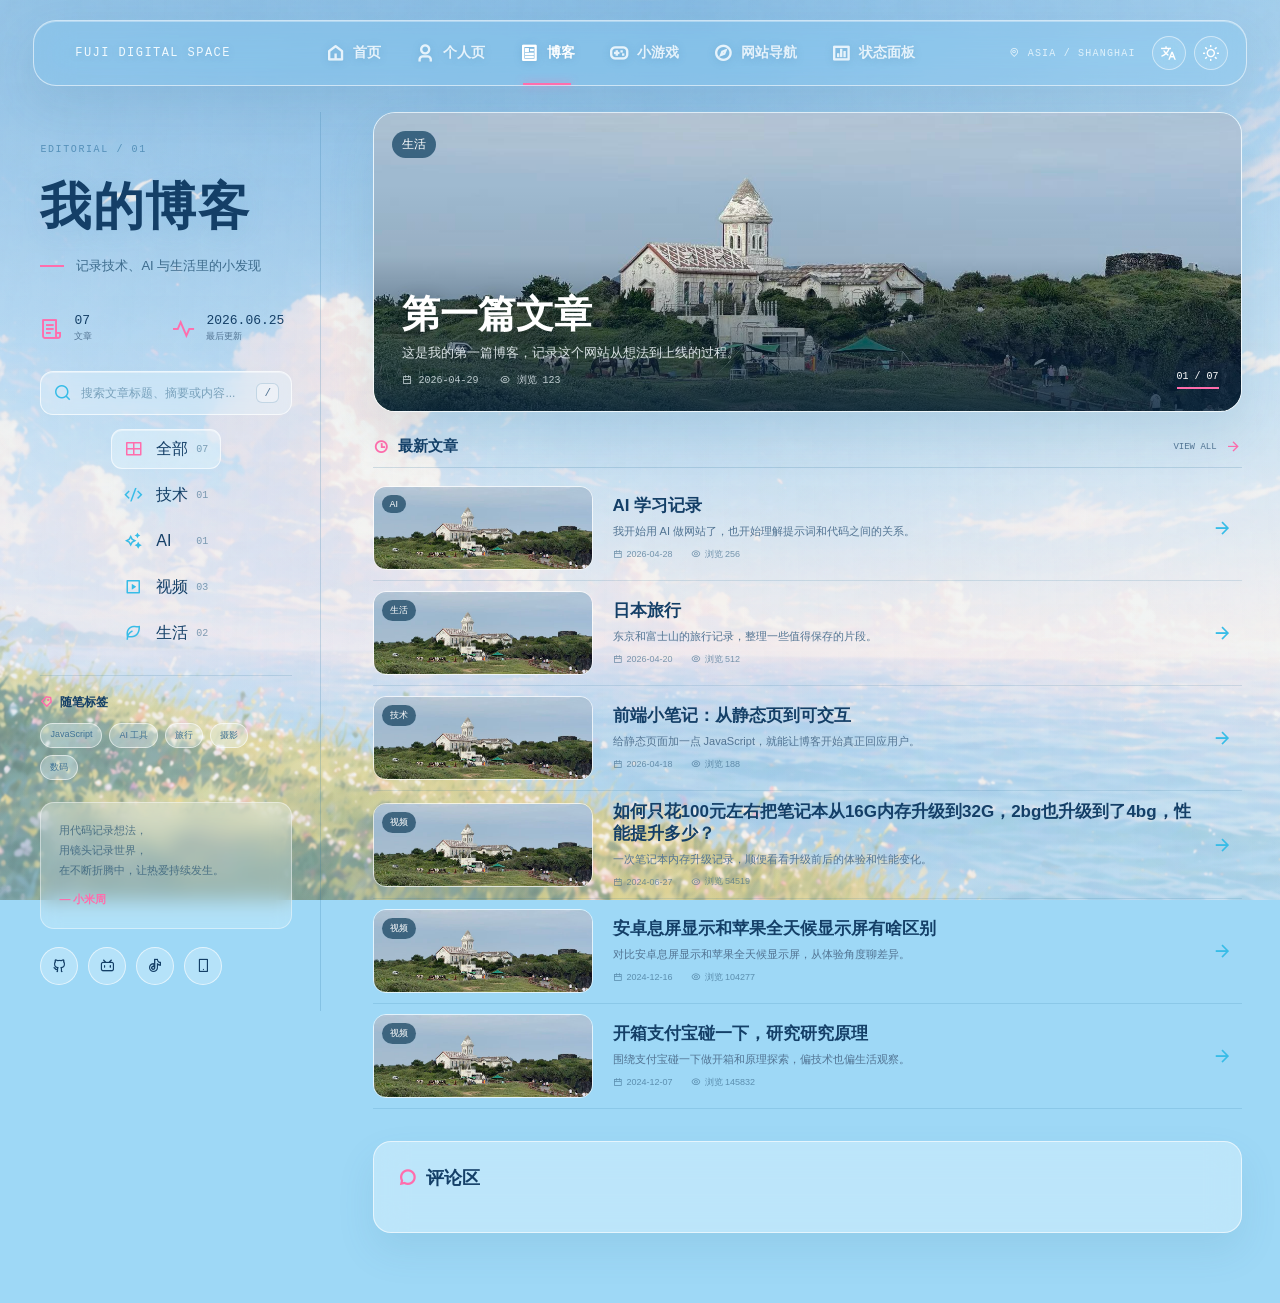
==== blog.html @ 77f2a090 "更新博客页面与社交二维码" ====
<!DOCTYPE html>
<html lang="zh-CN">
<head>
<meta charset="UTF-8">
<meta name="viewport" content="width=device-width, initial-scale=1.0, viewport-fit=cover">
<title>我的博客</title>
<link rel="stylesheet" href="style.css">
<link rel="stylesheet" href="remixicon.css">
</head>

<body class="blog-page">
<div class="site-bg" style="background-image: url('bbg.png');"></div>
<div class="site-overlay"></div>

<nav class="site-nav" aria-label="主导航">
    <a href="index.html" class="profile-brand" aria-label="返回首页">
        <span class="status-dot" aria-hidden="true"></span>
        <span>FUJI DIGITAL SPACE</span>
    </a>
    <div class="profile-nav-links">
        <a href="index.html" class="nav-link"><i class="ri-home-5-line" aria-hidden="true"></i><span data-i18n="home">首页</span></a>
        <a href="home.html" class="nav-link"><i class="ri-user-3-line" aria-hidden="true"></i><span data-i18n="profile">个人页</span></a>
        <a href="blog.html" class="nav-link active"><i class="ri-article-line" aria-hidden="true"></i><span data-i18n="blog">博客</span></a>
        <a href="games.html" class="nav-link"><i class="ri-gamepad-line" aria-hidden="true"></i><span data-i18n="games">小游戏</span></a>
        <a href="nav.html" class="nav-link"><i class="ri-compass-3-line" aria-hidden="true"></i><span data-i18n="siteNav">网站导航</span></a>
        <a href="dashboard.html" class="nav-link"><i class="ri-bar-chart-box-line" aria-hidden="true"></i><span data-i18n="dashboard">状态面板</span></a>
    </div>
    <div class="nav-controls">
        <span class="profile-location"><i class="ri-map-pin-line" aria-hidden="true"></i> ASIA / SHANGHAI</span>
        <div class="lang-menu">
            <button id="langToggle" class="icon-toggle" type="button" aria-label="语言"><i class="ri-translate-2"></i></button>
            <div class="lang-panel">
                <button type="button" data-lang-option="zh-CN"><span class="flag-emoji">🇨🇳</span>简体中文</button>
                <button type="button" data-lang-option="zh-TW"><span class="flag-emoji">🇭🇰</span>繁體中文</button>
                <button type="button" data-lang-option="en"><span class="flag-emoji">🇺🇸</span>English</button>
                <button type="button" data-lang-option="ja"><span class="flag-emoji">🇯🇵</span>日本語</button>
            </div>
        </div>
        <button id="themeToggle" class="icon-toggle" type="button" aria-label="主题"><i class="ri-sun-line"></i></button>
    </div>
</nav>

<main class="blog-main">
    <aside class="blog-sidebar" aria-label="博客导航">
        <div class="blog-hero">
            <p class="blog-kicker">EDITORIAL / 01</p>
            <h1 data-i18n="blogTitle">我的博客</h1>
            <p data-i18n="blogSubtitle">记录技术、AI 与生活里的小发现</p>
        </div>
        <div class="blog-stats">
            <span><i class="ri-file-list-3-line"></i><strong id="postCount">07</strong><small>文章</small></span>
            <span><i class="ri-pulse-line"></i><strong>2026.06.25</strong><small>最后更新</small></span>
        </div>
        <div class="blog-tools">
            <label class="search-shell">
                <i class="ri-search-line" aria-hidden="true"></i>
                <input id="searchInput" class="search-input" type="search" placeholder="搜索文章标题、摘要或内容..." aria-label="搜索文章" data-i18n-placeholder="searchPlaceholder">
                <kbd>/</kbd>
            </label>
            <div class="tabs" role="tablist" aria-label="文章分类">
                <button class="tab active" type="button" data-category="全部"><i class="ri-layout-grid-line"></i><span data-category-label>全部文章</span><b>07</b></button>
                <button class="tab" type="button" data-category="技术"><i class="ri-code-s-slash-line"></i><span data-category-label>技术</span><b>01</b></button>
                <button class="tab" type="button" data-category="AI"><i class="ri-sparkling-2-line"></i><span>AI</span><b>01</b></button>
                <button class="tab" type="button" data-category="视频"><i class="ri-video-line"></i><span data-category-label>视频</span><b>03</b></button>
                <button class="tab" type="button" data-category="生活"><i class="ri-leaf-line"></i><span data-category-label>生活</span><b>02</b></button>
            </div>
        </div>
        <div class="blog-tags">
            <h2><i class="ri-price-tag-3-line"></i> 随笔标签</h2>
            <div><span>JavaScript</span><span>AI 工具</span><span>旅行</span><span>摄影</span><span>数码</span></div>
        </div>
        <blockquote>用代码记录想法，<br>用镜头记录世界，<br>在不断折腾中，让热爱持续发生。<cite>— 小米周</cite></blockquote>
        <div class="blog-socials">
            <a href="https://github.com/xmz28" target="_blank" rel="noopener" aria-label="GitHub"><i class="ri-github-line"></i></a>
            <a href="https://space.bilibili.com/338302827" target="_blank" rel="noopener" aria-label="哔哩哔哩"><i class="ri-bilibili-line"></i></a>
            <a href="https://v.douyin.com/x64M2NbYj0A/" target="_blank" rel="noopener" aria-label="抖音"><i class="ri-tiktok-line"></i></a>
            <button type="button" onclick="showMobileQR()" aria-label="手机阅读"><i class="ri-smartphone-line"></i></button>
        </div>
    </aside>

    <section class="blog-editorial">
        <article id="featuredPost" class="featured-post" aria-label="精选文章"></article>
        <div class="feed-heading">
            <h2><i class="ri-time-line"></i> 最新文章</h2>
            <span>VIEW ALL <i class="ri-arrow-right-line"></i></span>
        </div>
        <section id="postGrid" class="post-grid" aria-label="文章列表"></section>
        <p id="emptyState" class="empty-state" data-i18n="emptyState">没有找到匹配的文章，换个关键词试试。</p>

        <section class="comments-panel" aria-label="评论区">
            <h2><i class="ri-chat-3-line"></i> 评论区</h2>
            <div class="giscus"></div>
        </section>
    </section>
</main>

<div id="postModal" class="post-modal" role="dialog" aria-modal="true" aria-labelledby="postTitle">
    <article class="post-dialog">
        <img id="postImage" src="" alt="">
        <div class="post-detail-body">
            <div class="post-detail-top">
                <span id="postCategory" class="post-detail-category"></span>
                <button id="closePost" class="close-button" type="button" aria-label="关闭文章详情"><i class="ri-close-line"></i></button>
            </div>
            <h2 id="postTitle" class="post-detail-title"></h2>
            <div id="postMeta" class="post-detail-meta"></div>
            <div id="postContent" class="post-detail-content"></div>
            <a id="postLink" class="btn post-link" href="#" target="_blank" rel="noopener" data-i18n="biliWatch">去 B 站观看</a>
        </div>
    </article>
</div>

<div id="mobileQrModal" class="qr-modal" role="dialog" aria-modal="true" aria-label="手机阅读二维码">
    <div class="qr-box social-box">
        <button class="modal-close" type="button" aria-label="关闭"><i class="ri-close-line"></i></button>
        <h2 data-i18n="mobileReadTitle">手机阅读</h2>
        <p data-i18n="mobileReadText">扫码在手机上打开这个博客。</p>
        <img class="mobile-qr-img" src="https://api.qrserver.com/v1/create-qr-code/?size=220x220&data=https%3A%2F%2Fxmz28.github.io%2Fhello-web" alt="手机阅读二维码">
        <div class="mobile-url">https://xmz28.github.io/hello-web</div>
        <a class="btn social-link" href="https://xmz28.github.io/hello-web" target="_blank" rel="noopener" data-i18n="openMobileSite">打开网页</a>
    </div>
</div>

<script src="site.js"></script>
<script src="https://giscus.app/client.js"
        data-repo="xmz28/hello-web"
        data-repo-id="R_kgDOSPiVBA"
        data-category="General"
        data-category-id="DIC_kwDOSPiVBM4C9SKm"
        data-mapping="pathname"
        data-strict="0"
        data-reactions-enabled="1"
        data-emit-metadata="0"
        data-input-position="bottom"
        data-theme="preferred_color_scheme"
        data-lang="zh-CN"
        crossorigin="anonymous"
        async>
</script>
<script>
const blogLocales = {
    "zh-CN": {
        blogTitle: "我的博客",
        blogSubtitle: "记录技术、AI 与生活里的小发现",
        searchPlaceholder: "搜索文章标题、摘要或内容...",
        emptyState: "没有找到匹配的文章，换个关键词试试。",
        biliWatch: "去 B 站观看",
        mobileReadTitle: "手机阅读",
        mobileReadText: "扫码在手机上打开这个博客。",
        openMobileSite: "打开网页",
        views: "浏览"
    },
    "zh-TW": {
        blogTitle: "我的部落格",
        blogSubtitle: "記錄技術、AI 與生活裡的小發現",
        searchPlaceholder: "搜尋文章標題、摘要或內容...",
        emptyState: "沒有找到匹配的文章，換個關鍵字試試。",
        biliWatch: "去 B 站觀看",
        mobileReadTitle: "手機閱讀",
        mobileReadText: "掃碼在手機上開啟這個部落格。",
        openMobileSite: "開啟網頁",
        views: "瀏覽"
    },
    en: {
        blogTitle: "My Blog",
        blogSubtitle: "Notes on tech, AI, and small discoveries in life",
        searchPlaceholder: "Search titles, summaries, or content...",
        emptyState: "No matching posts. Try another keyword.",
        biliWatch: "Watch on Bilibili",
        mobileReadTitle: "Read on Phone",
        mobileReadText: "Scan to open this blog on your phone.",
        openMobileSite: "Open Site",
        views: "Views"
    },
    ja: {
        blogTitle: "私のブログ",
        blogSubtitle: "技術、AI、日常の小さな発見を記録します",
        searchPlaceholder: "タイトル、概要、本文を検索...",
        emptyState: "一致する記事がありません。別のキーワードを試してください。",
        biliWatch: "Bilibili で見る",
        mobileReadTitle: "スマホで読む",
        mobileReadText: "QR コードを読み取ってスマホで開けます。",
        openMobileSite: "サイトを開く",
        views: "閲覧"
    }
};

const posts = [
    {
        id: "first-post",
        title: "第一篇文章",
        summary: "这是我的第一篇博客，记录这个网站从想法到上线的过程。",
        category: "生活",
        date: "2026-04-29",
        views: 123,
        image: "https://picsum.photos/seed/first-post/800/460",
        content: [
            "这篇文章像是给自己留的一张起点照片。页面还很简单，但它已经把我想表达的东西放在了一个可以被访问、被更新的地方。",
            "我希望这个博客以后不只是放作品，也能放一些学习过程：遇到的问题、解决的方法、走过的弯路，以及那些突然觉得“原来还能这样做”的瞬间。",
            "先从一个静态页面开始也很好。重要的不是第一版有多完整，而是它能不能让我愿意继续往里面写东西。"
        ]
    },
    {
        id: "ai-learning",
        title: "AI 学习记录",
        summary: "我开始用 AI 做网站了，也开始理解提示词和代码之间的关系。",
        category: "AI",
        date: "2026-04-28",
        views: 256,
        image: "https://picsum.photos/seed/ai-learning/800/460",
        content: [
            "用 AI 做网页最大的感受是：它能很快给出一个看起来完整的版本，但真正让页面好用，还是要靠自己提出更具体的需求。",
            "比如导航、搜索、分类、移动端适配，这些细节一开始很容易被忽略。等页面真的打开使用时，才会发现“能看”和“能用”之间还有一段距离。",
            "接下来我想继续练习把想法拆成更清晰的功能点，让 AI 负责加速，我负责判断方向。"
        ]
    },
    {
        id: "japan-trip",
        title: "日本旅行",
        summary: "东京和富士山的旅行记录，整理一些值得保存的片段。",
        category: "生活",
        date: "2026-04-20",
        views: 512,
        image: "https://picsum.photos/seed/japan-trip/800/460",
        content: [
            "旅行最有意思的地方，是很多画面在当时只是普通的一眼，回来以后却会变成记忆里很清楚的坐标。",
            "东京的街道、便利店的灯、富士山远远露出来的一角，都很适合写进博客。照片负责保存画面，文字负责保存当时的心情。",
            "以后这个分类可以继续放路线、预算、照片和踩坑记录，让每一次出发都有迹可循。"
        ]
    },
    {
        id: "front-end-notes",
        title: "前端小笔记：从静态页到可交互",
        summary: "给静态页面加一点 JavaScript，就能让博客开始真正回应用户。",
        category: "技术",
        date: "2026-04-18",
        views: 188,
        image: "https://picsum.photos/seed/front-end-notes/800/460",
        content: [
            "静态 HTML 很适合起步，因为它直接、稳定，也容易看懂。等结构清楚以后，再加入 JavaScript，就能逐步增加搜索、筛选、弹窗这样的交互。",
            "这次博客页的核心思路是把文章数据集中放在数组里，再根据关键词和分类重新渲染卡片。这样以后新增文章时，不需要复制一大段 HTML。",
            "当文章越来越多时，还可以继续升级成 JSON 数据、Markdown 文件，或者接入真正的后端。"
        ]
    },
    {
        id: "video-memory-upgrade",
        title: "如何只花100元左右把笔记本从16G内存升级到32G，2bg也升级到了4bg，性能提升多少？",
        summary: "一次笔记本内存升级记录，顺便看看升级前后的体验和性能变化。",
        category: "视频",
        date: "2024-06-27",
        views: 54519,
        image: "https://i1.hdslb.com/bfs/archive/b01b25ce5f5d90c42aa334408aa1cfb2596f90e0.jpg",
        url: "https://www.bilibili.com/video/BV1CM4m1m73R/",
        content: [
            "这个视频适合放在博客的技术/数码记录里：主题很具体，从预算、硬件选择到升级结果，都能让读者快速判断这件事值不值得做。",
            "博客里可以把它作为视频索引卡片展示，后续也能补一篇文字版：列出内存型号、升级步骤、注意事项和性能对比。",
            "点击下方按钮可以直接跳转到 B 站观看完整视频。"
        ]
    },
    {
        id: "video-android-aod",
        title: "安卓息屏显示和苹果全天候显示屏有啥区别",
        summary: "对比安卓息屏显示和苹果全天候显示屏，从体验角度聊差异。",
        category: "视频",
        date: "2024-12-16",
        views: 104277,
        image: "https://i0.hdslb.com/bfs/archive/50bcc5b1fe74c6ef6f2ae47f77bd6b5c6b2f9b12.jpg",
        url: "https://www.bilibili.com/video/BV1PDBNYZE9p/",
        content: [
            "这个视频的标题很适合作为博客里的数码观察入口：不是只讲参数，而是把两个系统的显示逻辑和日常使用感受放在一起比较。",
            "如果以后扩展成文章，可以补充亮度策略、功耗、通知展示、烧屏风险和不同品牌的实现方式。",
            "点击下方按钮可以直接跳转到 B 站观看完整视频。"
        ]
    },
    {
        id: "video-alipay-tap",
        title: "开箱支付宝碰一下，研究研究原理",
        summary: "围绕支付宝碰一下做开箱和原理探索，偏技术也偏生活观察。",
        category: "视频",
        date: "2024-12-07",
        views: 145832,
        image: "https://i1.hdslb.com/bfs/archive/a01b793bfed9d324ac36e54838226f8883e6ae67.jpg",
        url: "https://www.bilibili.com/video/BV1E9qLYkEjD/",
        content: [
            "这个选题很适合博客，因为它同时有开箱、体验和原理拆解三层内容。读者可以先看卡片了解主题，再跳到视频看完整过程。",
            "如果后续写文字版，可以把 NFC、支付入口、设备交互流程这些点拆开，会比单纯的视频标题更有长期阅读价值。",
            "点击下方按钮可以直接跳转到 B 站观看完整视频。"
        ]
    }
];

const postGrid = document.getElementById("postGrid");
const featuredPost = document.getElementById("featuredPost");
const searchInput = document.getElementById("searchInput");
const tabs = document.querySelectorAll(".tab");
const emptyState = document.getElementById("emptyState");
const modal = document.getElementById("postModal");
const closePost = document.getElementById("closePost");
const mobileQrModal = document.getElementById("mobileQrModal");
let activeCategory = "全部";
let lastFocusedElement = null;

function pageText(key) {
    const lang = getStoredLang();
    return (blogLocales[lang] && blogLocales[lang][key]) || blogLocales["zh-CN"][key] || key;
}

function renderPosts() {
    const lang = getStoredLang();
    const keyword = searchInput.value.trim().toLowerCase();
    const filtered = posts.filter((post) => {
        const matchesCategory = activeCategory === "全部" || post.category === activeCategory;
        const haystack = [post.title, post.summary, post.category, post.date, post.url || "", ...post.content].join(" ").toLowerCase();
        return matchesCategory && haystack.includes(keyword);
    });
    const featured = filtered[0];

    if (featured) {
        featuredPost.hidden = false;
        featuredPost.innerHTML = `
            <button type="button" data-id="${featured.id}">
                <img src="${featured.image}" alt="${featured.title}封面" onerror="this.onerror=null;this.src='bg.jpg'">
                <span class="featured-shade" aria-hidden="true"></span>
                <span class="post-category">${categoryLabel(featured.category, lang)}</span>
                <span class="featured-copy">
                    <strong>${featured.title}</strong>
                    <em>${featured.summary}</em>
                    <small><i class="ri-calendar-line"></i>${featured.date}<i class="ri-eye-line"></i>${pageText("views")} ${featured.views}</small>
                </span>
                <span class="featured-index">01 / ${String(filtered.length).padStart(2, "0")}</span>
            </button>
        `;
    } else {
        featuredPost.hidden = true;
        featuredPost.innerHTML = "";
    }

    postGrid.innerHTML = filtered.slice(1).map((post) => `
        <button class="post-card" type="button" data-id="${post.id}">
            <span class="post-thumb">
                <img src="${post.image}" alt="${post.title}封面" onerror="this.onerror=null;this.src='bg.jpg'">
                <span class="post-category">${categoryLabel(post.category, lang)}</span>
            </span>
            <span class="post-content">
                <strong>${post.title}</strong>
                <em>${post.summary}</em>
                <small class="post-meta">
                    <span><i class="ri-calendar-line"></i>${post.date}</span>
                    <span><i class="ri-eye-line"></i>${pageText("views")} ${post.views}</span>
                </small>
            </span>
            <i class="ri-arrow-right-line post-arrow" aria-hidden="true"></i>
        </button>
    `).join("");

    emptyState.classList.toggle("show", filtered.length === 0);
    document.getElementById("postCount").textContent = String(posts.length).padStart(2, "0");
}

function openPost(postId) {
    const post = posts.find((item) => item.id === postId);
    if (!post) return;

    lastFocusedElement = document.activeElement;
    document.getElementById("postImage").src = post.image;
    document.getElementById("postImage").onerror = function() {
        this.onerror = null;
        this.src = "bg.jpg";
    };
    document.getElementById("postImage").alt = `${post.title}封面`;
    document.getElementById("postCategory").textContent = categoryLabel(post.category);
    document.getElementById("postTitle").textContent = post.title;
    document.getElementById("postMeta").textContent = `${post.date} · ${pageText("views")} ${post.views}`;
    document.getElementById("postContent").innerHTML = post.content.map((paragraph) => `<p>${paragraph}</p>`).join("");
    const postLink = document.getElementById("postLink");
    postLink.href = post.url || "#";
    postLink.hidden = !post.url;
    modal.classList.add("show");
    closePost.focus();
}

function closeModal() {
    modal.classList.remove("show");
    if (lastFocusedElement) lastFocusedElement.focus();
}

tabs.forEach((tab) => {
    tab.addEventListener("click", () => {
        activeCategory = tab.dataset.category;
        tabs.forEach((item) => item.classList.remove("active"));
        tab.classList.add("active");
        renderPosts();
    });
});

searchInput.addEventListener("input", renderPosts);

postGrid.addEventListener("click", (event) => {
    const card = event.target.closest(".post-card");
    if (card) openPost(card.dataset.id);
});

featuredPost.addEventListener("click", (event) => {
    const card = event.target.closest("[data-id]");
    if (card) openPost(card.dataset.id);
});

closePost.addEventListener("click", closeModal);
modal.addEventListener("click", (event) => {
    if (event.target === modal) closeModal();
});

document.addEventListener("keydown", (event) => {
    if (event.key === "Escape") {
        if (modal.classList.contains("show")) closeModal();
        if (mobileQrModal.classList.contains("show")) closeMobileQR();
    }
    if (event.key === "/" && document.activeElement !== searchInput) {
        event.preventDefault();
        searchInput.focus();
    }
});

function showMobileQR() {
    lastFocusedElement = document.activeElement;
    mobileQrModal.classList.add("show");
    mobileQrModal.querySelector(".modal-close").focus();
}

function closeMobileQR() {
    mobileQrModal.classList.remove("show");
    if (lastFocusedElement) lastFocusedElement.focus();
}

mobileQrModal.addEventListener("click", (event) => {
    if (event.target === mobileQrModal || event.target.closest(".modal-close")) {
        closeMobileQR();
    }
});

setupSiteControls(blogLocales, () => {
    document.querySelectorAll("[data-category-label]").forEach((label) => {
        label.textContent = categoryLabel(label.closest(".tab").dataset.category);
    });
    renderPosts();
});

function syncBlogThemeIcon() {
    const themeButton = document.getElementById("themeToggle");
    if (!themeButton) return;
    const isDark = document.documentElement.dataset.theme === "dark";
    themeButton.innerHTML = `<i class="${isDark ? "ri-moon-line" : "ri-sun-line"}" aria-hidden="true"></i>`;
}

syncBlogThemeIcon();
document.getElementById("themeToggle")?.addEventListener("click", () => requestAnimationFrame(syncBlogThemeIcon));
</script>
</body>
</html>
---- style.css ----
* {
    margin: 0;
    padding: 0;
    box-sizing: border-box;
}

:root {
    --text: #ffffff;
    --muted: rgba(255, 255, 255, 0.78);
    --glass: rgba(255, 255, 255, 0.14);
    --glass-strong: rgba(255, 255, 255, 0.86);
    --line: rgba(255, 255, 255, 0.28);
    --shadow: 0 20px 50px rgba(15, 23, 42, 0.22);
    --dark: #1f2933;
    --nav-bg: rgba(10, 18, 28, 0.42);
    --overlay-bg: linear-gradient(to bottom, rgba(255, 255, 255, 0.06), rgba(255, 255, 255, 0.18));
    --panel-bg: rgba(255, 255, 255, 0.18);
    --card-bg: rgba(255, 255, 255, 0.9);
    --card-text: #1f2933;
    --card-muted: #5f6b76;
}

:root[data-theme="dark"] {
    --overlay-bg: linear-gradient(to bottom, rgba(0, 0, 0, 0.25), rgba(0, 0, 0, 0.58));
    --panel-bg: rgba(255, 255, 255, 0.1);
    --card-bg: rgba(255, 255, 255, 0.88);
}

html {
    min-height: 100%;
    min-height: 100dvh;
    background: #18212f;
}

body {
    min-height: 100vh;
    min-height: 100dvh;
    font-family: -apple-system, BlinkMacSystemFont, "Segoe UI", "Microsoft YaHei", sans-serif;
    color: var(--text);
    background: #18212f;
    overflow-x: hidden;
}

a {
    color: inherit;
}

button,
input {
    font: inherit;
}

.site-bg {
    position: fixed;
    inset: calc(env(safe-area-inset-top) * -1) 0 calc(env(safe-area-inset-bottom) * -1) 0;
    background-position: center;
    background-size: cover;
    background-repeat: no-repeat;
    filter: saturate(1.08) brightness(1.02);
    pointer-events: none;
    z-index: 0;
}

.site-overlay {
    position: fixed;
    inset: calc(env(safe-area-inset-top) * -1) 0 calc(env(safe-area-inset-bottom) * -1) 0;
    background: var(--overlay-bg);
    backdrop-filter: blur(8px);
    pointer-events: none;
    z-index: 1;
}

.portal-page .site-bg {
    opacity: 0.72;
}

.portal-page .site-overlay {
    background:
        radial-gradient(circle at 50% 12%, rgba(110, 231, 249, 0.16), transparent 30%),
        linear-gradient(to bottom, rgba(10, 18, 28, 0.38), rgba(10, 18, 28, 0.62));
    backdrop-filter: blur(4px);
}

.site-nav {
    position: fixed;
    top: 0;
    left: 0;
    right: 0;
    z-index: 30;
    display: flex;
    align-items: center;
    gap: 20px;
    padding: calc(12px + env(safe-area-inset-top)) clamp(18px, 4vw, 42px) 12px;
    background: linear-gradient(to bottom, rgba(10, 18, 28, 0.22), rgba(10, 18, 28, 0));
    border-bottom: 0;
    backdrop-filter: none;
}

.site-nav img {
    width: 40px;
    height: 40px;
    border-radius: 50%;
    object-fit: cover;
}

.site-nav a {
    text-decoration: none;
    color: rgba(255, 255, 255, 0.9);
    transition: color 0.2s ease, background 0.2s ease;
    text-shadow: 0 2px 8px rgba(0, 0, 0, 0.35);
}

.site-nav a:hover,
.site-nav a.active {
    color: #fff;
}

.nav-link {
    display: inline-flex;
    align-items: center;
    gap: 6px;
    font-weight: 700;
}

.nav-link.active {
    color: #ff6bb5;
}

.nav-controls {
    display: flex;
    align-items: center;
    gap: 8px;
    margin-left: auto;
}

.icon-toggle,
.float-button {
    min-height: 34px;
    border: 1px solid rgba(255, 255, 255, 0.16);
    border-radius: 50%;
    color: #fff;
    background: rgba(255, 255, 255, 0.05);
    backdrop-filter: blur(6px);
    text-shadow: 0 2px 8px rgba(0, 0, 0, 0.35);
}

.icon-toggle {
    width: 34px;
    padding: 0;
    cursor: pointer;
    font-size: 17px;
    line-height: 1;
    box-shadow: none;
}

.lang-menu {
    position: relative;
}

.lang-panel {
    position: absolute;
    top: calc(100% + 10px);
    right: 0;
    width: 146px;
    display: grid;
    gap: 2px;
    padding: 8px 0;
    border-radius: 4px;
    background: rgba(255, 255, 255, 0.96);
    box-shadow: 0 16px 32px rgba(15, 23, 42, 0.2);
    opacity: 0;
    visibility: hidden;
    transform: translateY(-4px);
    transition: opacity 0.16s ease, transform 0.16s ease, visibility 0.16s ease;
}

.lang-menu:hover .lang-panel,
.lang-menu:focus-within .lang-panel {
    opacity: 1;
    visibility: visible;
    transform: translateY(0);
}

.lang-panel button {
    display: flex;
    align-items: center;
    gap: 10px;
    min-height: 34px;
    border: 0;
    padding: 0 12px;
    color: #4b5563;
    background: transparent;
    cursor: pointer;
    text-align: left;
}

.lang-panel button:hover,
.lang-panel button.active {
    background: rgba(31, 111, 235, 0.08);
    color: #1f2933;
}

.flag-emoji {
    width: 24px;
    flex: 0 0 24px;
    font-size: 18px;
    line-height: 1;
}

.nav-spacer {
    height: 72px;
}

.glass-button,
.btn {
    display: inline-flex;
    align-items: center;
    justify-content: center;
    min-height: 42px;
    padding: 9px 18px;
    border: 1px solid var(--line);
    border-radius: 999px;
    color: #fff;
    background: rgba(255, 255, 255, 0.14);
    text-decoration: none;
    cursor: pointer;
    transition: transform 0.2s ease, background 0.2s ease, box-shadow 0.2s ease;
}

.glass-button:hover,
.btn:hover {
    transform: translateY(-2px);
    background: rgba(255, 255, 255, 0.24);
    box-shadow: 0 12px 26px rgba(0, 0, 0, 0.18);
}

.home-page {
    overflow-x: hidden;
}

.home-center {
    min-height: 100vh;
    min-height: 100dvh;
    position: relative;
    z-index: 3;
    display: grid;
    place-items: center;
    padding: 96px 20px 48px;
    text-align: center;
}

.home-card {
    position: relative;
    z-index: 1;
}

.avatar-wrap {
    display: inline-block;
    padding: 4px;
    border-radius: 50%;
    background: linear-gradient(45deg, #ff66cc, #66ccff, #ff66cc);
    background-size: 300% 300%;
    animation: rotateGlow 6s linear infinite;
}

.avatar,
.profile-avatar {
    border-radius: 50%;
    object-fit: cover;
}

.avatar {
    display: block;
    width: 110px;
    height: 110px;
    animation: glow 2.5s ease-in-out infinite;
}

@keyframes glow {
    0% { box-shadow: 0 0 5px #ff66cc; }
    50% { box-shadow: 0 0 25px #ff66cc; }
    100% { box-shadow: 0 0 5px #ff66cc; }
}

@keyframes rotateGlow {
    0% { background-position: 0% 50%; }
    100% { background-position: 300% 50%; }
}

.home-title {
    margin: 16px 0 8px;
    font-size: clamp(32px, 8vw, 48px);
    text-shadow: 0 0 18px rgba(255, 255, 255, 0.45);
}

.home-subtitle {
    color: var(--muted);
}

.time-widget {
    position: relative;
    width: min(340px, calc(100vw - 48px));
    margin: 24px auto 0;
    padding: 14px 18px 16px;
    overflow: hidden;
    border: 1px solid rgba(255, 255, 255, 0.18);
    border-radius: 18px;
    background: rgba(4, 10, 20, 0.22);
    backdrop-filter: blur(14px);
    box-shadow: 0 18px 40px rgba(15, 23, 42, 0.28);
}

.time-widget::before {
    content: "";
    position: absolute;
    inset: 0;
    background-image: radial-gradient(circle, rgba(255, 255, 255, 0.24) 1px, transparent 1.5px);
    background-size: 8px 8px;
    opacity: 0.28;
    pointer-events: none;
}

.time-widget::after {
    content: "";
    position: absolute;
    inset: -40% -20%;
    background: linear-gradient(110deg, transparent 30%, rgba(255, 255, 255, 0.18), transparent 70%);
    animation: timeSweep 4.5s ease-in-out infinite;
    pointer-events: none;
}

.time-label,
.time-date {
    position: relative;
    z-index: 1;
    display: block;
    color: rgba(255, 255, 255, 0.78);
    font-size: 13px;
}

.pixel-time {
    position: relative;
    z-index: 1;
    display: block;
    margin: 6px 0 4px;
    font-family: "Courier New", Consolas, monospace;
    font-size: clamp(36px, 9vw, 56px);
    font-weight: 800;
    letter-spacing: 1px;
    line-height: 1;
    color: #8ee7ff;
    text-shadow:
        0 0 6px rgba(0, 194, 255, 0.8),
        0 0 16px rgba(255, 105, 180, 0.44),
        0 0 28px rgba(255, 216, 102, 0.28);
    background: linear-gradient(90deg, #42d9ff, #8df7b5, #ffd166, #ff70c8, #42d9ff);
    background-size: 220% 100%;
    -webkit-background-clip: text;
    background-clip: text;
    -webkit-text-fill-color: transparent;
    animation: timeColorFlow 6s linear infinite, timePulse 2.4s ease-in-out infinite;
}

@keyframes timeColorFlow {
    to {
        background-position: 220% 0;
    }
}

@keyframes timePulse {
    0%, 100% {
        filter: brightness(1);
    }
    50% {
        filter: brightness(1.22);
    }
}

@keyframes timeSweep {
    0%, 45% {
        transform: translateX(-65%);
        opacity: 0;
    }
    55% {
        opacity: 1;
    }
    100% {
        transform: translateX(65%);
        opacity: 0;
    }
}

.button-row {
    display: flex;
    justify-content: center;
    flex-wrap: wrap;
    gap: 12px;
    margin-top: 24px;
}

/* Home: Lake Dock */
.home-page {
    --home-cyan: #83ddff;
    --home-cyan-strong: #45c8ff;
    --home-pink: #ff6fba;
    --home-panel: rgba(24, 62, 91, 0.3);
    --home-line: rgba(210, 239, 255, 0.4);
    overflow: hidden;
    background: #0b2b49;
}

.home-page .site-bg {
    background-position: center center;
    filter: saturate(0.92) contrast(1.04) brightness(0.83);
    transform: scale(1.015);
}

.home-page .site-overlay {
    background:
        linear-gradient(to bottom, rgba(7, 35, 65, 0.08) 0%, rgba(5, 30, 55, 0.02) 43%, rgba(3, 21, 41, 0.38) 100%),
        linear-gradient(to right, rgba(7, 30, 54, 0.16), transparent 35%, rgba(8, 28, 50, 0.08));
    backdrop-filter: none;
}

.home-status {
    position: fixed;
    z-index: 5;
    top: calc(24px + env(safe-area-inset-top));
    left: clamp(22px, 4vw, 64px);
    right: clamp(22px, 4vw, 64px);
    display: flex;
    align-items: center;
    justify-content: space-between;
    color: rgba(238, 249, 255, 0.78);
    font-family: Consolas, "SFMono-Regular", monospace;
    font-size: 11px;
    letter-spacing: 0.16em;
    text-shadow: 0 2px 12px rgba(0, 20, 38, 0.65);
}

.home-status-item {
    display: inline-flex;
    align-items: center;
    gap: 9px;
}

.status-dot {
    width: 7px;
    height: 7px;
    border-radius: 50%;
    background: var(--home-cyan);
    box-shadow: 0 0 12px var(--home-cyan);
    animation: statusPulse 2.4s ease-in-out infinite;
}

.home-center {
    min-height: 100vh;
    min-height: 100dvh;
    position: relative;
    z-index: 3;
    display: flex;
    flex-direction: column;
    justify-content: flex-end;
    align-items: stretch;
    width: min(1380px, calc(100% - clamp(32px, 7vw, 112px)));
    margin: 0 auto;
    padding: 18vh 0 clamp(62px, 10vh, 110px);
    text-align: left;
}

.home-eyebrow {
    margin: 0 0 14px 24px;
    color: rgba(230, 247, 255, 0.72);
    font-family: Consolas, "SFMono-Regular", monospace;
    font-size: 11px;
    letter-spacing: 0.22em;
    text-shadow: 0 2px 12px rgba(0, 20, 38, 0.7);
}

.home-dock {
    --pointer-x: 50%;
    --pointer-y: 50%;
    position: relative;
    display: grid;
    grid-template-columns: minmax(300px, 1.1fr) minmax(260px, 0.82fr) minmax(450px, 1.8fr) minmax(164px, 0.62fr);
    align-items: center;
    min-height: 174px;
    padding: 20px 24px;
    border: 1px solid var(--home-line);
    border-radius: 42px;
    background: var(--home-panel);
    box-shadow:
        0 28px 70px rgba(0, 18, 38, 0.28),
        inset 0 1px 0 rgba(255, 255, 255, 0.3),
        inset 0 -1px 0 rgba(166, 224, 255, 0.14),
        0 0 34px rgba(80, 198, 255, 0.1);
    backdrop-filter: blur(26px) saturate(1.3) brightness(0.94);
    -webkit-backdrop-filter: blur(26px) saturate(1.3) brightness(0.94);
    overflow: hidden;
    isolation: isolate;
    animation: dockEnter 0.8s cubic-bezier(0.2, 0.8, 0.2, 1) both;
}

.home-dock::before {
    content: "";
    position: absolute;
    z-index: -1;
    inset: 0;
    background: radial-gradient(420px circle at var(--pointer-x) var(--pointer-y), rgba(128, 222, 255, 0.17), transparent 58%);
    pointer-events: none;
}

.home-dock::after {
    content: "";
    position: absolute;
    left: 46%;
    bottom: -1px;
    width: 8%;
    height: 3px;
    border-radius: 999px;
    background: #c5f3ff;
    box-shadow: 0 0 14px var(--home-cyan-strong);
}

.identity-panel {
    min-width: 0;
    display: flex;
    align-items: center;
    gap: 20px;
    padding-right: 24px;
}

.avatar-wrap {
    position: relative;
    flex: 0 0 auto;
    display: block;
    padding: 3px;
    border-radius: 50%;
    background: rgba(229, 248, 255, 0.92);
    box-shadow:
        0 0 0 7px rgba(102, 211, 255, 0.12),
        0 0 28px rgba(102, 211, 255, 0.46);
    animation: none;
}

.avatar {
    display: block;
    width: clamp(88px, 7.2vw, 112px);
    height: clamp(88px, 7.2vw, 112px);
    border: 2px solid rgba(78, 173, 218, 0.52);
    animation: none;
}

.avatar-status {
    position: absolute;
    right: 4px;
    bottom: 12px;
    width: 13px;
    height: 13px;
    border: 3px solid #174568;
    border-radius: 50%;
    background: #8fffc1;
    box-shadow: 0 0 12px rgba(143, 255, 193, 0.9);
}

.identity-copy {
    min-width: 0;
}

.home-title {
    margin: 0;
    color: #f6fbff;
    font-size: clamp(32px, 3.2vw, 48px);
    font-weight: 760;
    letter-spacing: 0.03em;
    line-height: 1.05;
    text-shadow: 0 3px 22px rgba(31, 145, 209, 0.34);
    white-space: nowrap;
}

.home-subtitle {
    margin-top: 10px;
    color: rgba(225, 242, 250, 0.74);
    font-size: clamp(12px, 1.05vw, 15px);
    letter-spacing: 0.04em;
    white-space: nowrap;
}

.home-subtitle span {
    margin: 0 5px;
    color: var(--home-pink);
}

.time-widget {
    width: auto;
    min-width: 0;
    margin: 0;
    padding: 7px clamp(14px, 1.5vw, 22px);
    border: 0;
    border-right: 1px solid rgba(189, 230, 250, 0.36);
    border-left: 1px solid rgba(189, 230, 250, 0.36);
    border-radius: 0;
    background: transparent;
    box-shadow: none;
    backdrop-filter: none;
    text-align: center;
}

.time-widget::before,
.time-widget::after {
    display: none;
}

.time-label,
.time-date {
    color: rgba(229, 245, 253, 0.76);
    font-size: 12px;
    letter-spacing: 0.08em;
}

.pixel-time {
    margin: 8px 0 7px;
    color: #f3fbff;
    background: none;
    -webkit-text-fill-color: currentColor;
    font-family: Consolas, "SFMono-Regular", monospace;
    max-width: 100%;
    overflow: hidden;
    font-size: clamp(31px, 2.25vw, 38px);
    font-weight: 500;
    font-variant-numeric: tabular-nums;
    letter-spacing: 0.025em;
    white-space: nowrap;
    text-shadow: 0 0 14px rgba(129, 222, 255, 0.7);
    animation: none;
}

.home-nav {
    display: grid;
    grid-template-columns: repeat(5, minmax(72px, 1fr));
    align-items: stretch;
    gap: 3px;
    padding: 0 clamp(14px, 1.7vw, 26px);
}

.home-nav-link,
.project-link {
    color: rgba(240, 249, 255, 0.88);
    text-decoration: none;
}

.home-nav-link {
    position: relative;
    min-width: 0;
    min-height: 104px;
    display: flex;
    flex-direction: column;
    align-items: center;
    justify-content: center;
    gap: 11px;
    border-radius: 20px;
    transition: color 0.24s ease, background 0.24s ease, transform 0.24s ease;
}

.home-nav-link i {
    font-size: clamp(27px, 2.4vw, 34px);
    color: rgba(223, 245, 255, 0.9);
    filter: drop-shadow(0 0 8px rgba(101, 203, 255, 0.34));
    transition: color 0.24s ease, transform 0.24s ease;
}

.home-nav-link span {
    overflow: hidden;
    font-size: clamp(12px, 1vw, 15px);
    text-overflow: ellipsis;
    white-space: nowrap;
}

.home-nav-link:hover,
.home-nav-link:focus-visible {
    color: #fff;
    background: rgba(134, 221, 255, 0.1);
    transform: translateY(-4px);
}

.home-nav-link:hover i,
.home-nav-link:focus-visible i {
    color: var(--home-cyan);
    transform: scale(1.08);
}

.project-link {
    min-height: 118px;
    display: grid;
    place-items: center;
    align-content: center;
    gap: 7px;
    padding: 12px;
    border: 1px solid rgba(255, 127, 190, 0.32);
    border-radius: 28px;
    background: linear-gradient(145deg, rgba(255, 111, 186, 0.1), rgba(104, 203, 255, 0.08));
    box-shadow: inset 0 0 24px rgba(255, 111, 186, 0.06);
    text-align: center;
    transition: transform 0.24s ease, border-color 0.24s ease, background 0.24s ease;
}

.project-link > i:first-child {
    color: #ff89c5;
    font-size: 38px;
    filter: drop-shadow(0 0 10px rgba(255, 111, 186, 0.5));
}

.project-link span {
    color: #ff91c9;
    font-size: 14px;
    font-weight: 700;
    white-space: nowrap;
}

.project-arrow {
    position: absolute;
    opacity: 0;
}

.project-link:hover,
.project-link:focus-visible {
    transform: translateY(-4px);
    border-color: rgba(255, 145, 201, 0.68);
    background: linear-gradient(145deg, rgba(255, 111, 186, 0.17), rgba(104, 203, 255, 0.12));
}

.home-nav-link:focus-visible,
.project-link:focus-visible {
    outline: 2px solid #c9f3ff;
    outline-offset: 3px;
}

.home-hint {
    display: flex;
    align-items: center;
    justify-content: center;
    gap: 10px;
    margin-top: 18px;
    color: rgba(224, 242, 251, 0.54);
    font-family: Consolas, "SFMono-Regular", monospace;
    font-size: 10px;
    letter-spacing: 0.2em;
}

.home-hint span {
    width: 26px;
    height: 1px;
    background: var(--home-pink);
    box-shadow: 0 0 8px rgba(255, 111, 186, 0.7);
}

@keyframes dockEnter {
    from {
        opacity: 0;
        transform: translateY(22px) scale(0.985);
    }
    to {
        opacity: 1;
        transform: translateY(0) scale(1);
    }
}

@keyframes statusPulse {
    0%, 100% { opacity: 0.55; }
    50% { opacity: 1; }
}

@media (max-width: 1120px) {
    .home-page {
        overflow-y: auto;
    }

    .home-center {
        justify-content: center;
        width: min(900px, calc(100% - 40px));
        padding-top: 100px;
        padding-bottom: 44px;
    }

    .home-dock {
        grid-template-columns: minmax(280px, 1fr) minmax(230px, 0.8fr);
        gap: 20px 0;
        border-radius: 36px;
    }

    .identity-panel {
        justify-content: center;
    }

    .home-nav {
        grid-column: 1 / -1;
        grid-row: 2;
        border-top: 1px solid rgba(189, 230, 250, 0.18);
        padding-top: 12px;
    }

    .project-link {
        grid-column: 2;
        grid-row: 1;
        min-height: 118px;
    }

    .time-widget {
        grid-column: 1;
        grid-row: 2;
        display: none;
    }
}

@media (max-width: 680px) {
    .home-page {
        overflow-y: auto;
    }

    .home-page .site-bg {
        background-position: 57% center;
    }

    .home-status {
        top: calc(16px + env(safe-area-inset-top));
        left: 18px;
        right: 18px;
    }

    .home-status-location {
        display: none;
    }

    .home-center {
        justify-content: flex-end;
        width: min(100% - 24px, 520px);
        padding: calc(86px + env(safe-area-inset-top)) 0 calc(24px + env(safe-area-inset-bottom));
    }

    .home-eyebrow {
        margin-left: 12px;
        font-size: 9px;
    }

    .home-dock {
        display: grid;
        grid-template-columns: minmax(0, 1fr);
        gap: 16px;
        width: 100%;
        max-width: 100%;
        min-width: 0;
        min-height: 0;
        padding: 22px 16px 16px;
        border-radius: 30px;
        background: rgba(20, 58, 86, 0.36);
    }

    .home-dock::after {
        left: 41%;
        width: 18%;
    }

    .identity-panel {
        justify-content: flex-start;
        min-width: 0;
        overflow: hidden;
        padding: 0 4px;
    }

    .avatar {
        width: 78px;
        height: 78px;
    }

    .home-title {
        font-size: 33px;
    }

    .home-subtitle {
        font-size: 12px;
    }

    .time-widget {
        grid-column: 1;
        grid-row: auto;
        display: grid;
        grid-template-columns: minmax(0, 92px) minmax(0, 1fr);
        min-width: 0;
        align-items: center;
        gap: 2px 12px;
        padding: 12px 8px;
        border: 0;
        border-top: 1px solid rgba(189, 230, 250, 0.18);
        border-bottom: 1px solid rgba(189, 230, 250, 0.18);
        text-align: left;
    }

    .pixel-time {
        grid-column: 2;
        grid-row: 1 / span 2;
        min-width: 0;
        margin: 0;
        font-size: clamp(24px, 7vw, 28px);
        letter-spacing: 0.025em;
        text-align: right;
    }

    .time-label,
    .time-date {
        font-size: 10px;
    }

    .home-nav {
        grid-column: 1;
        grid-row: auto;
        grid-template-columns: repeat(3, minmax(0, 1fr));
        min-width: 0;
        gap: 6px;
        padding: 0;
        border: 0;
    }

    .home-nav-link {
        min-height: 78px;
        gap: 6px;
        border: 1px solid rgba(173, 225, 250, 0.1);
        border-radius: 18px;
        background: rgba(154, 219, 249, 0.045);
    }

    .home-nav-link i {
        font-size: 25px;
    }

    .home-nav-link span {
        font-size: 12px;
    }

    .project-link {
        grid-column: 1;
        grid-row: auto;
        min-width: 0;
        min-height: 56px;
        grid-template-columns: auto 1fr auto;
        align-content: center;
        justify-items: start;
        gap: 10px;
        padding: 10px 18px;
        border-radius: 18px;
    }

    .project-link > i:first-child {
        font-size: 27px;
    }

    .project-link span {
        font-size: 13px;
    }

    .project-arrow {
        position: static;
        justify-self: end;
        color: #ff91c9;
        opacity: 1;
    }

    .home-hint {
        margin-top: 12px;
    }
}

@media (prefers-reduced-motion: reduce) {
    .home-dock,
    .status-dot {
        animation: none;
    }

    .home-nav-link,
    .project-link,
    .home-nav-link i {
        transition: none;
    }
}

#particles-js {
    position: fixed;
    inset: 0;
    z-index: 2;
    pointer-events: none;
}

.profile-page {
    overflow-x: hidden;
}

.profile-main {
    min-height: 100vh;
    min-height: 100dvh;
    position: relative;
    z-index: 3;
    display: flex;
    align-items: center;
    justify-content: center;
    gap: clamp(32px, 8vw, 80px);
    padding: 110px 24px 56px;
}

.profile-left {
    text-align: center;
    animation: riseIn 0.8s ease both;
}

.profile-avatar {
    width: 140px;
    height: 140px;
    margin-bottom: 20px;
    border: 3px solid rgba(255, 255, 255, 0.42);
    animation: floatAvatar 4.5s ease-in-out infinite;
}

.profile-name {
    font-size: 28px;
    font-weight: 700;
}

.profile-tagline {
    margin-top: 6px;
    color: var(--muted);
    font-size: 14px;
}

.profile-panel {
    width: 100%;
    padding: 30px;
    border: 1px solid rgba(255, 255, 255, 0.14);
    border-radius: 18px;
    background: var(--panel-bg);
    backdrop-filter: blur(16px);
    box-shadow: var(--shadow);
    animation: riseIn 0.9s ease 0.12s both;
}

.profile-content {
    width: min(462px, 100%);
    display: grid;
    gap: 18px;
}

.uptime-card {
    position: relative;
    padding: 14px 16px;
    overflow: hidden;
    border: 1px solid rgba(255, 255, 255, 0.16);
    border-radius: 14px;
    background: rgba(255, 255, 255, 0.12);
    backdrop-filter: blur(14px);
    box-shadow: 0 16px 34px rgba(15, 23, 42, 0.16);
    animation: riseIn 0.85s ease both;
}

.uptime-card::before {
    content: "";
    position: absolute;
    inset: 0;
    background:
        radial-gradient(circle at 20% 10%, rgba(110, 231, 249, 0.28), transparent 32%),
        linear-gradient(120deg, transparent 20%, rgba(255, 255, 255, 0.16), transparent 72%);
    opacity: 0.9;
    pointer-events: none;
}

.uptime-card::after {
    content: "";
    position: absolute;
    left: 14px;
    right: 14px;
    bottom: 0;
    height: 1px;
    background: linear-gradient(90deg, transparent, rgba(110, 231, 249, 0.9), rgba(255, 112, 200, 0.65), transparent);
    animation: uptimeLine 3.2s ease-in-out infinite;
}

.uptime-card span {
    position: relative;
    z-index: 1;
    display: block;
    color: rgba(255, 255, 255, 0.76);
    font-size: 13px;
}

.uptime-card strong {
    position: relative;
    z-index: 1;
    display: block;
    margin-top: 6px;
    font-size: clamp(20px, 4vw, 28px);
    color: #fff;
    letter-spacing: 0;
    text-shadow: 0 0 14px rgba(110, 231, 249, 0.42), 0 0 28px rgba(255, 112, 200, 0.18);
    animation: uptimeGlow 2.8s ease-in-out infinite;
}

@keyframes uptimeGlow {
    0%, 100% {
        filter: brightness(1);
    }
    50% {
        filter: brightness(1.18);
    }
}

@keyframes uptimeLine {
    0%, 100% {
        opacity: 0.22;
        transform: scaleX(0.6);
    }
    50% {
        opacity: 0.9;
        transform: scaleX(1);
    }
}

.profile-actions {
    width: 100%;
    margin-top: 0;
    justify-content: center;
}

@keyframes riseIn {
    from {
        opacity: 0;
        transform: translateY(18px);
    }
    to {
        opacity: 1;
        transform: translateY(0);
    }
}

@keyframes floatAvatar {
    0%, 100% {
        transform: translateY(0);
    }
    50% {
        transform: translateY(-8px);
    }
}

.profile-panel h1 {
    font-size: 24px;
    margin-bottom: 14px;
}

.profile-panel p {
    color: rgba(255, 255, 255, 0.86);
    line-height: 1.7;
}

.tag-list {
    display: flex;
    flex-wrap: wrap;
    gap: 10px;
    margin-top: 20px;
}

.tag-pill {
    padding: 6px 12px;
    border-radius: 999px;
    font-size: 13px;
    background: rgba(255, 255, 255, 0.15);
}

.qr-modal,
.post-modal {
    display: none;
    position: fixed;
    inset: 0;
    z-index: 50;
    align-items: center;
    justify-content: center;
    padding: 22px;
    background: rgba(5, 10, 18, 0.66);
}

.qr-modal.show,
.post-modal.show {
    display: flex;
}

.qr-box,
.post-dialog {
    max-width: min(760px, 100%);
    max-height: min(720px, calc(100vh - 44px));
    overflow: auto;
    border: 1px solid rgba(255, 255, 255, 0.18);
    border-radius: 18px;
    background: rgba(255, 255, 255, 0.94);
    color: var(--dark);
    box-shadow: var(--shadow);
}

.qr-box {
    padding: 22px;
    text-align: center;
    background: rgba(255, 255, 255, 0.16);
    color: #fff;
    backdrop-filter: blur(14px);
}

.qr-box img {
    width: 200px;
    max-width: 70vw;
    margin-bottom: 10px;
}

.social-box {
    width: min(420px, calc(100vw - 44px));
}

.social-box h2 {
    margin-bottom: 12px;
    font-size: 24px;
}

.social-box p {
    margin-bottom: 18px;
    line-height: 1.7;
    color: rgba(255, 255, 255, 0.86);
}

.social-box img {
    display: block;
    margin: 4px auto 18px;
}

.social-link {
    width: 100%;
}

.blog-page {
    min-height: 100vh;
    min-height: 100dvh;
    overflow-x: hidden;
}

.blog-main {
    width: min(1120px, calc(100% - 32px));
    position: relative;
    z-index: 3;
    margin: 0 auto;
    padding: 112px 0 56px;
    text-align: center;
}

.blog-hero h1 {
    font-size: clamp(34px, 7vw, 48px);
    color: #fff;
}

.blog-hero p {
    margin-top: 10px;
    color: rgba(255, 255, 255, 0.9);
}

.blog-tools {
    display: grid;
    gap: 16px;
    justify-items: center;
    margin-top: 24px;
}

.search-input {
    width: min(420px, 100%);
    padding: 14px 20px;
    border: 1px solid rgba(255, 255, 255, 0.28);
    border-radius: 999px;
    outline: none;
    color: #fff;
    background: rgba(255, 255, 255, 0.18);
    backdrop-filter: blur(12px);
}

.search-input::placeholder {
    color: rgba(255, 255, 255, 0.72);
}

.tabs {
    display: flex;
    justify-content: center;
    flex-wrap: wrap;
    gap: 10px;
}

.tab {
    border: 1px solid rgba(255, 255, 255, 0.28);
    padding: 8px 18px;
    border-radius: 999px;
    background: rgba(255, 255, 255, 0.2);
    color: white;
    cursor: pointer;
    transition: background 0.2s ease, color 0.2s ease, transform 0.2s ease;
}

.tab:hover,
.tab.active {
    transform: translateY(-1px);
    background: #fff;
    color: #24313f;
}

.post-grid {
    margin-top: 42px;
    display: grid;
    grid-template-columns: repeat(3, minmax(0, 1fr));
    gap: 24px;
}

.comments-panel {
    margin-top: 46px;
    padding: 24px;
    border: 1px solid rgba(255, 255, 255, 0.18);
    border-radius: 18px;
    background: rgba(255, 255, 255, 0.14);
    backdrop-filter: blur(16px);
    text-align: left;
    box-shadow: 0 18px 38px rgba(15, 23, 42, 0.16);
}

.comments-panel h2 {
    margin-bottom: 18px;
    font-size: 24px;
}

.post-card {
    position: relative;
    min-height: 100%;
    overflow: hidden;
    border: 0;
    border-radius: 18px;
    background: var(--card-bg);
    color: var(--card-text);
    text-align: left;
    cursor: pointer;
    box-shadow: 0 12px 28px rgba(15, 23, 42, 0.14);
    transition: transform 0.22s ease, box-shadow 0.22s ease;
}

.post-card:hover,
.post-card:focus-visible {
    transform: translateY(-8px);
    box-shadow: 0 20px 42px rgba(15, 23, 42, 0.24);
    outline: none;
}

.post-card[hidden] {
    display: none;
}

.post-card img {
    width: 100%;
    height: 154px;
    display: block;
    object-fit: cover;
}

.post-category {
    position: absolute;
    top: 12px;
    left: 12px;
    padding: 5px 10px;
    border-radius: 999px;
    background: rgba(0, 0, 0, 0.58);
    color: white;
    font-size: 12px;
}

.post-content {
    padding: 16px;
}

.post-content h2 {
    font-size: 18px;
    margin-bottom: 8px;
}

.post-content p {
    color: var(--card-muted);
    font-size: 14px;
    line-height: 1.6;
}

.post-meta {
    margin-top: 14px;
    font-size: 12px;
    color: #8a96a3;
    display: flex;
    justify-content: space-between;
    gap: 12px;
}

.empty-state {
    display: none;
    margin-top: 34px;
    padding: 22px;
    border-radius: 16px;
    background: rgba(255, 255, 255, 0.16);
    color: rgba(255, 255, 255, 0.9);
}

.empty-state.show {
    display: block;
}

.post-dialog {
    text-align: left;
}

.post-dialog img {
    width: 100%;
    height: 250px;
    display: block;
    object-fit: cover;
}

.post-detail-body {
    padding: 26px;
}

.post-detail-top {
    display: flex;
    align-items: center;
    justify-content: space-between;
    gap: 18px;
    margin-bottom: 16px;
}

.post-detail-category {
    display: inline-flex;
    padding: 5px 10px;
    border-radius: 999px;
    background: #eef2f7;
    color: #4c5968;
    font-size: 13px;
}

.close-button {
    width: 38px;
    height: 38px;
    border: 0;
    border-radius: 50%;
    background: #eef2f7;
    color: #1f2933;
    cursor: pointer;
    font-size: 22px;
    line-height: 1;
}

.post-detail-title {
    font-size: clamp(26px, 5vw, 36px);
    margin-bottom: 10px;
}

.post-detail-meta {
    color: #718096;
    font-size: 14px;
    margin-bottom: 20px;
}

.post-detail-content {
    color: #394555;
    line-height: 1.85;
}

.post-detail-content p + p {
    margin-top: 14px;
}

.post-link {
    width: fit-content;
    margin-top: 22px;
    color: #fff;
    background: #1f6feb;
    border-color: #1f6feb;
}

.post-link[hidden] {
    display: none;
}

.floating-actions {
    position: fixed;
    right: 22px;
    bottom: 22px;
    z-index: 25;
    display: grid;
    gap: 12px;
}

.float-button {
    width: 48px;
    height: 48px;
    padding: 0;
    font-size: 20px;
    border-radius: 50%;
    cursor: pointer;
    box-shadow: 0 10px 24px rgba(15, 23, 42, 0.22);
}

.mobile-qr-img {
    width: 220px;
    max-width: 70vw;
    padding: 10px;
    border-radius: 12px;
    background: #fff;
}

.mobile-url {
    margin: 12px 0 18px;
    word-break: break-all;
    color: rgba(255, 255, 255, 0.78);
}

.games-page {
    min-height: 100vh;
    min-height: 100dvh;
    overflow-x: hidden;
}

.games-main {
    width: min(980px, calc(100% - 32px));
    min-height: 100vh;
    position: relative;
    z-index: 3;
    display: grid;
    place-items: center;
    margin: 0 auto;
    padding: 108px 0 56px;
}

.portal-page {
    min-height: 100vh;
    min-height: 100dvh;
    overflow-x: hidden;
}

.dashboard-page,
.terminal-page {
    min-height: 100vh;
    min-height: 100dvh;
    overflow-x: hidden;
}

.portal-main {
    width: min(1180px, calc(100% - 32px));
    position: relative;
    z-index: 3;
    margin: 0 auto;
    padding: 112px 0 56px;
}

.dashboard-main {
    width: min(1180px, calc(100% - 32px));
    position: relative;
    z-index: 3;
    margin: 0 auto;
    padding: 112px 0 56px;
}

.dash-hero {
    margin-bottom: 24px;
    text-align: center;
}

.dash-hero p {
    color: rgba(255, 255, 255, 0.7);
    letter-spacing: 0.16em;
    text-transform: uppercase;
}

.dash-hero h1 {
    margin-top: 8px;
    font-size: clamp(38px, 8vw, 64px);
    text-shadow: 0 0 24px rgba(110, 231, 249, 0.34);
}

.dash-grid {
    display: grid;
    grid-template-columns: repeat(4, minmax(0, 1fr));
    gap: 16px;
}

.dash-card {
    position: relative;
    overflow: hidden;
    min-height: 150px;
    padding: 20px;
    border: 1px solid rgba(255, 255, 255, 0.18);
    border-radius: 18px;
    background:
        linear-gradient(135deg, rgba(255, 255, 255, 0.18), rgba(255, 255, 255, 0.08)),
        radial-gradient(circle at top right, rgba(110, 231, 249, 0.18), transparent 34%);
    backdrop-filter: blur(18px);
    box-shadow: 0 20px 44px rgba(15, 23, 42, 0.2);
}

.dash-card::before {
    content: "";
    position: absolute;
    inset: 0;
    background-image:
        linear-gradient(rgba(255, 255, 255, 0.07) 1px, transparent 1px),
        linear-gradient(90deg, rgba(255, 255, 255, 0.07) 1px, transparent 1px);
    background-size: 20px 20px;
    opacity: 0.22;
    pointer-events: none;
}

.dash-card > * {
    position: relative;
    z-index: 1;
}

.dash-card span {
    display: block;
    margin-bottom: 12px;
    color: rgba(255, 255, 255, 0.72);
}

.dash-card strong {
    display: block;
    font-size: clamp(30px, 5vw, 44px);
}

.weather,
.quote,
.regions,
.music,
.launchers {
    grid-column: span 2;
}

.updates,
.boot {
    grid-column: span 2;
    min-height: 260px;
}

.quote p {
    font-size: 22px;
    line-height: 1.7;
}

.regions ul {
    display: grid;
    gap: 8px;
    list-style: none;
}

.regions li {
    display: flex;
    justify-content: space-between;
    padding: 8px 10px;
    border-radius: 10px;
    background: rgba(255, 255, 255, 0.1);
}

.updates article {
    padding: 10px 0;
    border-bottom: 1px solid rgba(255, 255, 255, 0.12);
}

.updates time {
    color: rgba(255, 255, 255, 0.58);
    font-size: 13px;
}

.updates h3 {
    margin: 4px 0;
}

.updates p {
    color: rgba(255, 255, 255, 0.72);
}

.boot-log,
.terminal-output {
    height: 210px;
    overflow: auto;
    padding: 14px;
    border-radius: 14px;
    background: rgba(4, 10, 20, 0.68);
    color: #8df7b5;
    font-family: Consolas, "Courier New", monospace;
    line-height: 1.7;
}

.music,
.launchers {
    display: grid;
    align-content: start;
    gap: 14px;
}

.music-frame {
    width: 100%;
    aspect-ratio: 16 / 9;
    border: 0;
    border-radius: 14px;
    box-shadow: 0 16px 34px rgba(15, 23, 42, 0.2);
}

.launchers .btn,
.music .btn {
    width: fit-content;
}

.terminal-main {
    min-height: 100vh;
    min-height: 100dvh;
    position: relative;
    z-index: 3;
    display: grid;
    place-items: center;
    padding: 90px 18px 42px;
}

.terminal-window {
    width: min(900px, 100%);
    overflow: hidden;
    border: 1px solid rgba(255, 255, 255, 0.18);
    border-radius: 18px;
    background: rgba(4, 10, 20, 0.76);
    backdrop-filter: blur(18px);
    box-shadow: 0 24px 60px rgba(15, 23, 42, 0.3);
}

.terminal-window header {
    display: flex;
    align-items: center;
    gap: 8px;
    padding: 12px 16px;
    background: rgba(255, 255, 255, 0.08);
}

.terminal-window header span {
    width: 12px;
    height: 12px;
    border-radius: 50%;
}

.terminal-window header span:nth-child(1) { background: #ff5f57; }
.terminal-window header span:nth-child(2) { background: #ffbd2e; }
.terminal-window header span:nth-child(3) { background: #28c840; }

.terminal-window header strong {
    margin-left: 8px;
}

.terminal-window header a {
    margin-left: auto;
    color: rgba(255, 255, 255, 0.72);
    text-decoration: none;
}

.terminal-output {
    height: min(520px, 58vh);
    border-radius: 0;
    background: transparent;
}

.terminal-input {
    display: flex;
    gap: 10px;
    padding: 14px 16px;
    border-top: 1px solid rgba(255, 255, 255, 0.12);
    color: #8df7b5;
    font-family: Consolas, "Courier New", monospace;
}

.terminal-input input {
    flex: 1;
    min-width: 0;
    border: 0;
    outline: 0;
    color: #fff;
    background: transparent;
    font-family: inherit;
}

.portal-hero {
    margin-bottom: 28px;
    text-align: center;
}

.portal-hero p {
    color: rgba(255, 255, 255, 0.7);
    letter-spacing: 0.18em;
    text-transform: uppercase;
}

.portal-hero h1 {
    margin-top: 8px;
    font-size: clamp(38px, 8vw, 68px);
    text-shadow: 0 0 24px rgba(110, 231, 249, 0.36);
}

.portal-grid {
    display: grid;
    grid-template-columns: repeat(6, minmax(0, 1fr));
    gap: 18px;
}

.portal-category {
    grid-column: span 2;
    position: relative;
    overflow: hidden;
    min-height: 250px;
    padding: 22px;
    border: 1px solid rgba(255, 255, 255, 0.18);
    border-radius: 20px;
    background:
        linear-gradient(135deg, rgba(255, 255, 255, 0.2), rgba(255, 255, 255, 0.08)),
        radial-gradient(circle at top right, rgba(110, 231, 249, 0.18), transparent 34%);
    backdrop-filter: blur(18px);
    box-shadow: 0 20px 46px rgba(15, 23, 42, 0.2);
}

.portal-category::before {
    content: "";
    position: absolute;
    inset: 0;
    background-image:
        linear-gradient(rgba(255, 255, 255, 0.08) 1px, transparent 1px),
        linear-gradient(90deg, rgba(255, 255, 255, 0.08) 1px, transparent 1px);
    background-size: 22px 22px;
    opacity: 0.28;
    pointer-events: none;
}

.portal-category-wide {
    grid-column: span 4;
}

.portal-category h2 {
    position: relative;
    z-index: 1;
    display: flex;
    align-items: center;
    gap: 10px;
    margin-bottom: 16px;
    font-size: 22px;
}

.portal-cat-icon {
    width: 34px;
    height: 34px;
    display: inline-grid;
    place-items: center;
    border-radius: 10px;
    background: rgba(255, 255, 255, 0.13);
    box-shadow: inset 0 0 18px rgba(255, 255, 255, 0.08);
}

.portal-links {
    position: relative;
    z-index: 1;
    display: grid;
    grid-template-columns: repeat(2, minmax(0, 1fr));
    gap: 10px;
}

.portal-links a {
    min-height: 44px;
    display: flex;
    align-items: center;
    padding: 10px 12px;
    border: 1px solid rgba(255, 255, 255, 0.16);
    border-radius: 12px;
    color: #fff;
    background: rgba(255, 255, 255, 0.11);
    text-decoration: none;
    backdrop-filter: blur(10px);
    transition: transform 0.18s ease, background 0.18s ease, box-shadow 0.18s ease;
}

.portal-links a:hover {
    transform: translateY(-2px);
    background: rgba(255, 255, 255, 0.2);
    box-shadow: 0 12px 24px rgba(15, 23, 42, 0.18);
}

.games-shell {
    width: 100%;
    display: grid;
    grid-template-columns: minmax(180px, 240px) 1fr;
    overflow: hidden;
    border: 1px solid rgba(255, 255, 255, 0.22);
    border-radius: 18px;
    background: rgba(255, 255, 255, 0.2);
    backdrop-filter: blur(18px);
    box-shadow: 0 24px 60px rgba(15, 23, 42, 0.22);
}

.games-list {
    display: grid;
    align-content: start;
    gap: 8px;
    padding: 22px 0;
    border-right: 1px solid rgba(255, 255, 255, 0.18);
    background: rgba(255, 255, 255, 0.12);
}

.game-item {
    display: flex;
    align-items: center;
    gap: 12px;
    min-height: 54px;
    border: 0;
    padding: 0 22px;
    color: #fff;
    background: transparent;
    cursor: pointer;
    font-size: 17px;
    font-weight: 700;
    text-align: left;
    text-shadow: 0 2px 10px rgba(0, 0, 0, 0.28);
}

.game-item:hover,
.game-item.active {
    background: rgba(255, 255, 255, 0.18);
}

.game-panel {
    display: none;
    padding: 26px;
}

.game-panel.active {
    display: grid;
    justify-items: center;
    gap: 18px;
}

.game-head {
    width: min(460px, 100%);
    display: flex;
    justify-content: space-between;
    gap: 20px;
    align-items: flex-start;
}

.game-head h1 {
    font-size: 28px;
    margin-bottom: 6px;
}

.game-head p,
.game-head strong {
    color: rgba(255, 255, 255, 0.82);
}

.game-panel canvas,
.board-2048,
.mines-board,
.grid-game {
    border: 1px solid rgba(255, 255, 255, 0.2);
    border-radius: 18px;
    background: rgba(5, 12, 22, 0.72);
    box-shadow: inset 0 0 28px rgba(110, 231, 249, 0.08), 0 18px 36px rgba(15, 23, 42, 0.2);
}

.game-actions {
    display: flex;
    flex-wrap: wrap;
    justify-content: center;
    gap: 12px;
}

.game-message {
    min-width: 180px;
    padding: 10px 18px;
    border: 1px solid rgba(255, 255, 255, 0.24);
    border-radius: 999px;
    background: rgba(255, 255, 255, 0.16);
    color: #fff;
    text-align: center;
    font-weight: 800;
    box-shadow: 0 12px 28px rgba(15, 23, 42, 0.18);
    backdrop-filter: blur(12px);
}

.game-message[hidden] {
    display: none;
}

.board-2048 {
    width: min(360px, calc(100vw - 72px));
    aspect-ratio: 1;
    display: grid;
    grid-template-columns: repeat(4, 1fr);
    gap: 10px;
    padding: 10px;
}

.portal-links a span {
    width: 24px;
    flex: 0 0 24px;
    display: inline-grid;
    place-items: center;
    font-size: 17px;
}

.mines-board {
    width: min(384px, calc(100vw - 72px));
    aspect-ratio: 1;
    display: grid;
    grid-template-columns: repeat(8, minmax(0, 1fr));
    grid-auto-rows: 1fr;
    gap: 6px;
    padding: 10px;
}

.mines-board button,
.grid-game > div,
.grid-game > button {
    display: grid;
    place-items: center;
    border: 0;
    border-radius: 10px;
    color: #fff;
    background: rgba(255, 255, 255, 0.14);
    font-weight: 800;
    cursor: pointer;
    box-shadow: inset 0 0 18px rgba(255, 255, 255, 0.08);
    aspect-ratio: 1;
    min-width: 0;
    min-height: 0;
}

.mines-board button.open {
    background: rgba(255, 255, 255, 0.32);
    color: #1f2933;
}

.grid-game {
    width: min(340px, calc(100vw - 72px));
    aspect-ratio: 1;
    display: grid;
    gap: 8px;
    padding: 10px;
    grid-auto-rows: 1fr;
}

.grid-game .wall {
    background: rgba(31, 41, 55, 0.78);
}

.grid-game .target {
    background: rgba(141, 247, 181, 0.26);
}

.huarong-board > button {
    font-size: clamp(26px, 10vw, 44px);
    background: linear-gradient(135deg, rgba(110, 231, 249, 0.36), rgba(255, 112, 200, 0.28));
}

.huarong-board > button.empty {
    opacity: 0.25;
}

.mobile-gamepad {
    position: fixed;
    right: 18px;
    bottom: 18px;
    z-index: 35;
    width: 156px;
    display: grid;
    grid-template-columns: repeat(3, 48px);
    grid-template-areas:
        ". up ."
        "left action right"
        ". down .";
    gap: 6px;
}

.mobile-gamepad button {
    width: 48px;
    height: 48px;
    border: 1px solid rgba(255, 255, 255, 0.24);
    border-radius: 50%;
    color: #fff;
    background: rgba(255, 255, 255, 0.12);
    backdrop-filter: blur(12px);
    box-shadow: 0 10px 24px rgba(15, 23, 42, 0.18);
    font-weight: 800;
}

.mobile-gamepad [data-control="up"] { grid-area: up; }
.mobile-gamepad [data-control="down"] { grid-area: down; }
.mobile-gamepad [data-control="left"] { grid-area: left; }
.mobile-gamepad [data-control="right"] { grid-area: right; }
.mobile-gamepad [data-control="action"] { grid-area: action; }

.tile {
    display: grid;
    place-items: center;
    border-radius: 12px;
    background: rgba(255, 255, 255, 0.14);
    color: #fff;
    font-size: clamp(22px, 7vw, 36px);
    font-weight: 800;
    box-shadow: inset 0 0 18px rgba(255, 255, 255, 0.08);
}

.tile-2,
.tile-4 {
    background: rgba(110, 231, 249, 0.28);
}

.tile-8,
.tile-16 {
    background: rgba(255, 209, 102, 0.32);
}

.tile-32,
.tile-64 {
    background: rgba(255, 112, 200, 0.34);
}

.tile-128,
.tile-256,
.tile-512 {
    background: rgba(141, 247, 181, 0.34);
}

.tile-1024,
.tile-2048 {
    background: linear-gradient(135deg, rgba(66, 217, 255, 0.72), rgba(255, 112, 200, 0.68));
}

@media (max-width: 820px) {
    .site-nav {
        gap: 16px;
        align-items: center;
        padding: calc(10px + env(safe-area-inset-top)) 16px 10px;
        overflow-x: auto;
        overflow-y: visible;
        white-space: nowrap;
        scrollbar-width: none;
    }

    .site-nav::-webkit-scrollbar {
        display: none;
    }

    .nav-spacer {
        height: 64px;
    }

    .profile-main {
        flex-direction: column;
        text-align: center;
        padding-top: 96px;
    }

    .profile-panel {
        padding: 24px;
    }

    .tag-list,
    .button-row {
        justify-content: center;
    }

    .post-grid {
        grid-template-columns: repeat(2, minmax(0, 1fr));
    }

    .games-shell {
        grid-template-columns: 1fr;
    }

    .games-list {
        grid-template-columns: repeat(3, 1fr);
        border-right: 0;
        border-bottom: 1px solid rgba(255, 255, 255, 0.18);
        padding: 10px;
        max-height: 180px;
        overflow: auto;
    }

    .game-item {
        justify-content: center;
        padding: 0 10px;
        font-size: 14px;
    }

    .portal-grid {
        grid-template-columns: repeat(2, minmax(0, 1fr));
    }

    .portal-category,
    .portal-category-wide {
        grid-column: span 1;
    }

    .portal-links {
        grid-template-columns: 1fr;
    }

    .dash-grid {
        grid-template-columns: repeat(2, minmax(0, 1fr));
    }

    .weather,
    .quote,
    .regions,
    .music,
    .launchers,
    .updates,
    .boot {
        grid-column: span 2;
    }
}

@media (min-width: 821px) {
    .mobile-gamepad {
        display: none;
    }
}

@media (max-width: 560px) {
    .site-nav {
        justify-content: flex-start;
    }

    .site-nav img {
        display: none;
    }

    .nav-controls {
        width: auto;
        justify-content: center;
        margin-left: 0;
        padding-right: env(safe-area-inset-right);
    }

    .nav-link {
        font-size: 15px;
    }

    .home-center {
        padding: calc(58px + env(safe-area-inset-top)) 16px calc(28px + env(safe-area-inset-bottom));
        align-items: center;
    }

    .home-title {
        font-size: clamp(34px, 11vw, 48px);
    }

    .profile-main {
        padding: calc(86px + env(safe-area-inset-top)) 18px calc(34px + env(safe-area-inset-bottom));
    }

    .blog-main {
        width: min(100% - 24px, 1120px);
        padding-top: calc(88px + env(safe-area-inset-top));
    }

    .post-grid {
        grid-template-columns: 1fr;
        gap: 18px;
    }

    .post-card img {
        height: 180px;
    }

    .post-detail-body {
        padding: 20px;
    }

    .post-dialog img {
        height: 190px;
    }

    .games-main {
        width: min(100% - 20px, 980px);
        padding-top: calc(104px + env(safe-area-inset-top));
        padding-bottom: calc(120px + env(safe-area-inset-bottom));
    }

    .game-panel {
        padding: 18px 12px 22px;
    }

    .game-head {
        display: grid;
        text-align: center;
        justify-items: center;
    }

    .game-panel canvas {
        max-width: calc(100vw - 56px);
        height: auto;
    }

    .mobile-gamepad {
        right: 10px;
        bottom: calc(10px + env(safe-area-inset-bottom));
        transform: scale(0.88);
        transform-origin: bottom right;
    }

    .portal-main {
        width: min(100% - 22px, 1180px);
        padding: calc(96px + env(safe-area-inset-top)) 0 calc(32px + env(safe-area-inset-bottom));
    }

    .portal-grid {
        grid-template-columns: 1fr;
        gap: 14px;
    }

    .portal-category {
        min-height: auto;
        padding: 18px;
    }

    .dashboard-main {
        width: min(100% - 22px, 1180px);
        padding: calc(96px + env(safe-area-inset-top)) 0 calc(32px + env(safe-area-inset-bottom));
    }

    .dash-grid {
        grid-template-columns: 1fr;
    }

    .dash-card,
    .weather,
    .quote,
    .regions,
    .music,
    .launchers,
    .updates,
    .boot {
        grid-column: span 1;
    }

    .terminal-main {
        padding: calc(30px + env(safe-area-inset-top)) 12px calc(24px + env(safe-area-inset-bottom));
    }
}

/* Keep the redesigned home layout authoritative over legacy mobile rules. */
@media (max-width: 560px) {
    .home-page .home-center {
        width: min(100% - 24px, 520px);
        padding: calc(86px + env(safe-area-inset-top)) 0 calc(24px + env(safe-area-inset-bottom));
        align-items: stretch;
    }

    .home-page .home-title {
        font-size: 33px;
    }
}

/* Profile: Lakeside Command Deck */
.profile-page {
    --profile-cyan: #75dcff;
    --profile-pink: #ff77b8;
    --profile-green: #64f0b3;
    --profile-line: rgba(151, 221, 255, 0.3);
    --profile-panel: rgba(7, 35, 61, 0.66);
    min-height: 100vh;
    background: #082844;
    overflow-x: hidden;
}

.profile-page .site-bg {
    background-position: center center;
    filter: saturate(0.9) contrast(1.06) brightness(0.65);
    transform: scale(1.015);
}

.profile-page .site-overlay {
    background:
        linear-gradient(90deg, rgba(4, 24, 44, 0.22), rgba(4, 24, 44, 0.04) 46%, rgba(4, 24, 44, 0.18)),
        linear-gradient(180deg, rgba(5, 29, 52, 0.16), rgba(4, 23, 42, 0.48));
    backdrop-filter: none;
}

.profile-grid {
    position: fixed;
    z-index: 2;
    inset: 0;
    pointer-events: none;
    opacity: 0.15;
    background-image:
        linear-gradient(rgba(117, 220, 255, 0.12) 1px, transparent 1px),
        linear-gradient(90deg, rgba(117, 220, 255, 0.12) 1px, transparent 1px);
    background-size: 44px 44px;
    mask-image: linear-gradient(to bottom, transparent 5%, #000 42%, transparent 96%);
}

.profile-page .site-nav {
    top: 20px;
    left: clamp(18px, 2.6vw, 40px);
    right: clamp(18px, 2.6vw, 40px);
    width: auto;
    min-height: 66px;
    padding: 0 18px 0 24px;
    border: 1px solid rgba(169, 224, 251, 0.24);
    border-radius: 23px;
    background: rgba(10, 45, 75, 0.52);
    box-shadow: inset 0 1px rgba(255, 255, 255, 0.1), 0 18px 45px rgba(0, 20, 38, 0.18);
    backdrop-filter: blur(20px) saturate(1.15);
    -webkit-backdrop-filter: blur(20px) saturate(1.15);
}

.profile-brand {
    display: inline-flex;
    align-items: center;
    gap: 10px;
    flex: 0 0 auto;
    color: rgba(241, 250, 255, 0.9);
    font: 12px/1 Consolas, "SFMono-Regular", monospace;
    letter-spacing: 0.12em;
    text-decoration: none;
}

.profile-nav-links {
    display: flex;
    align-self: stretch;
    justify-content: center;
    gap: clamp(4px, 1.1vw, 18px);
    margin: 0 auto;
}

.profile-page .nav-link {
    position: relative;
    display: inline-flex;
    align-items: center;
    gap: 8px;
    padding: 0 10px;
    color: rgba(229, 244, 252, 0.72);
    font-size: 14px;
    font-weight: 500;
    text-shadow: none;
}

.profile-page .nav-link i {
    color: rgba(205, 237, 252, 0.9);
    font-size: 19px;
}

.profile-page .nav-link::after {
    content: "";
    position: absolute;
    left: 18%;
    right: 18%;
    bottom: 0;
    height: 2px;
    opacity: 0;
    background: var(--profile-pink);
    box-shadow: 0 0 10px var(--profile-pink);
}

.profile-page .nav-link:hover,
.profile-page .nav-link.active {
    color: #fff;
}

.profile-page .nav-link.active::after {
    opacity: 1;
}

.profile-page .nav-controls {
    margin-left: 0;
}

.profile-location {
    margin-right: 8px;
    color: rgba(224, 243, 252, 0.7);
    font: 10px/1 Consolas, monospace;
    letter-spacing: 0.12em;
    white-space: nowrap;
}

.profile-page .icon-toggle {
    border-color: rgba(176, 226, 250, 0.2);
    background: rgba(133, 213, 250, 0.06);
}

.profile-main {
    width: min(1376px, calc(100% - clamp(36px, 5.2vw, 80px)));
    min-height: 100vh;
    min-height: 100dvh;
    position: relative;
    z-index: 3;
    display: grid;
    grid-template-columns: minmax(300px, 0.9fr) minmax(680px, 1.75fr);
    align-items: center;
    gap: clamp(34px, 4.5vw, 70px);
    margin: 0 auto;
    padding: 122px 0 44px;
}

.profile-identity {
    position: relative;
    min-width: 0;
    padding: 30px 32px 34px 28px;
    border-right: 1px solid rgba(255, 119, 184, 0.5);
    animation: none;
}

.profile-index {
    position: absolute;
    top: 0;
    left: 0;
    color: rgba(226, 243, 252, 0.48);
    font: 44px/1 Consolas, monospace;
    letter-spacing: 0.04em;
}

.profile-index small {
    display: block;
    margin-top: 7px;
    font-size: 10px;
    letter-spacing: 0.12em;
}

.profile-avatar-shell {
    position: relative;
    width: 184px;
    height: 184px;
    margin: 18px auto 34px;
    padding: 8px;
    border: 2px solid rgba(137, 224, 255, 0.82);
    border-radius: 50%;
    background: rgba(13, 60, 94, 0.34);
    box-shadow:
        0 0 0 10px rgba(107, 211, 250, 0.08),
        0 0 36px rgba(91, 206, 255, 0.34),
        inset 0 0 26px rgba(122, 222, 255, 0.18);
}

.profile-avatar-shell::before,
.profile-avatar-shell::after {
    content: "";
    position: absolute;
    border-radius: 50%;
    pointer-events: none;
}

.profile-avatar-shell::before {
    inset: -22px;
    border: 1px dashed rgba(120, 218, 255, 0.18);
    animation: profileOrbit 24s linear infinite;
}

.profile-avatar-shell::after {
    inset: -10px;
    border-right: 3px solid var(--profile-pink);
    border-bottom: 3px solid transparent;
    transform: rotate(-30deg);
}

.profile-avatar {
    width: 100%;
    height: 100%;
    margin: 0;
    border: 0;
    border-radius: 50%;
    object-fit: cover;
    animation: none;
}

.profile-online-dot {
    position: absolute;
    z-index: 2;
    right: 2px;
    bottom: 22px;
    width: 20px;
    height: 20px;
    border: 4px solid #174c6f;
    border-radius: 50%;
    background: var(--profile-green);
    box-shadow: 0 0 16px rgba(100, 240, 179, 0.9);
}

.profile-name-row {
    display: flex;
    align-items: center;
    gap: 14px;
}

.profile-name {
    color: #f7fbff;
    font-size: clamp(42px, 4vw, 62px);
    font-weight: 760;
    line-height: 1;
    letter-spacing: 0.02em;
    text-shadow: 0 5px 28px rgba(33, 145, 205, 0.3);
}

.online-badge {
    padding: 6px 11px;
    border: 1px solid rgba(100, 240, 179, 0.38);
    border-radius: 8px;
    color: #8cf6c5;
    background: rgba(100, 240, 179, 0.08);
    font-size: 11px;
    white-space: nowrap;
}

.profile-tagline {
    display: flex;
    align-items: center;
    gap: 13px;
    margin-top: 18px;
    color: rgba(238, 248, 253, 0.9);
    font-size: 18px;
    letter-spacing: 0.08em;
}

.profile-tagline::before {
    content: "";
    width: 28px;
    height: 2px;
    background: var(--profile-pink);
    box-shadow: 0 0 8px rgba(255, 119, 184, 0.65);
}

.profile-identity blockquote {
    margin-top: 34px;
    padding: 16px 0 16px 22px;
    border-left: 1px solid rgba(130, 218, 255, 0.26);
    color: rgba(226, 242, 250, 0.78);
    font-size: 14px;
    line-height: 1.8;
}

.profile-meta {
    display: flex;
    flex-wrap: wrap;
    gap: 12px 20px;
    margin-top: 24px;
    color: rgba(220, 239, 248, 0.67);
    font-size: 12px;
}

.profile-meta span {
    display: inline-flex;
    align-items: center;
    gap: 6px;
}

.profile-social-mini {
    display: flex;
    gap: 13px;
    margin-top: 28px;
}

.profile-social-mini a,
.profile-social-mini button {
    width: 42px;
    height: 42px;
    display: grid;
    place-items: center;
    border: 1px solid rgba(156, 219, 248, 0.26);
    border-radius: 50%;
    color: rgba(231, 246, 253, 0.84);
    background: rgba(89, 177, 221, 0.07);
    cursor: pointer;
    font-size: 19px;
    text-decoration: none;
    transition: 0.22s ease;
}

.profile-social-mini a:hover,
.profile-social-mini button:hover,
.profile-social-mini a:focus-visible,
.profile-social-mini button:focus-visible {
    color: #fff;
    border-color: var(--profile-cyan);
    background: rgba(117, 220, 255, 0.14);
    transform: translateY(-3px);
}

.profile-content {
    width: 100%;
    display: grid;
    gap: 14px;
    animation: none;
}

.command-panel {
    --mx: 50%;
    --my: 50%;
    position: relative;
    overflow: hidden;
    border: 1px solid var(--profile-line);
    border-radius: 14px;
    background:
        radial-gradient(380px circle at var(--mx) var(--my), rgba(117, 220, 255, 0.11), transparent 56%),
        linear-gradient(135deg, rgba(20, 69, 104, 0.72), rgba(7, 35, 61, 0.7));
    box-shadow: inset 0 1px rgba(255, 255, 255, 0.08), 0 16px 40px rgba(0, 19, 37, 0.18);
    backdrop-filter: blur(18px) saturate(1.08);
    -webkit-backdrop-filter: blur(18px) saturate(1.08);
}

.command-panel::after {
    content: "";
    position: absolute;
    right: -1px;
    bottom: -1px;
    width: 42px;
    height: 1px;
    background: var(--profile-cyan);
    box-shadow: 0 0 9px var(--profile-cyan);
}

.module-heading {
    display: flex;
    align-items: center;
    justify-content: space-between;
    gap: 12px;
    margin-bottom: 14px;
}

.module-heading h2 {
    display: inline-flex;
    align-items: center;
    gap: 10px;
    color: #eef9ff;
    font-size: 16px;
    font-weight: 650;
}

.module-heading h2 i {
    color: var(--profile-pink);
    font-size: 21px;
}

.module-code {
    color: var(--profile-green);
    font: 18px Consolas, monospace;
}

.about-module {
    padding: 20px 24px;
}

.about-layout {
    display: grid;
    grid-template-columns: 1.4fr minmax(210px, 0.9fr);
    gap: 22px;
    align-items: center;
    padding-top: 14px;
    border-top: 1px solid rgba(163, 221, 249, 0.18);
}

.about-layout p {
    max-width: 560px;
    color: rgba(224, 241, 249, 0.82);
    font-size: 14px;
    line-height: 1.9;
}

.about-layout img {
    width: 100%;
    height: 128px;
    border: 1px solid rgba(178, 226, 249, 0.24);
    border-radius: 10px;
    object-fit: cover;
}

.about-layout .about-motto {
    margin-top: 22px;
    color: rgba(218, 236, 246, 0.65);
    font: 12px/1.6 Consolas, monospace;
    letter-spacing: 0.04em;
}

.about-motto span {
    color: var(--profile-pink);
}

.interests-module {
    padding: 17px 20px 20px;
}

.interest-grid {
    display: grid;
    grid-template-columns: repeat(4, 1fr);
    gap: 12px;
}

.interest-item {
    min-height: 102px;
    display: grid;
    grid-template-columns: 36px 1fr;
    align-content: center;
    gap: 3px 10px;
    padding: 14px;
    border: 1px solid rgba(168, 222, 248, 0.18);
    border-radius: 10px;
    background: rgba(121, 203, 239, 0.045);
    transition: 0.22s ease;
}

.interest-item:hover {
    border-color: rgba(117, 220, 255, 0.45);
    background: rgba(117, 220, 255, 0.1);
    transform: translateY(-3px);
}

.interest-item > i {
    grid-row: 1 / span 2;
    align-self: center;
    color: var(--profile-cyan);
    font-size: 29px;
}

.interest-item:nth-child(4) > i {
    color: var(--profile-pink);
}

.interest-item strong {
    color: #f0f9ff;
    font-size: 15px;
}

.interest-item span {
    color: rgba(217, 237, 247, 0.58);
    font-size: 10px;
    line-height: 1.45;
}

.profile-stats-row {
    display: grid;
    grid-template-columns: 0.95fr 1.12fr 1.16fr;
    gap: 14px;
}

.profile-stats-row .command-panel {
    min-height: 174px;
    padding: 18px 20px;
}

.profile-stats-row .uptime-card {
    border-radius: 14px;
    animation: none;
}

.profile-stats-row .uptime-card::before {
    display: none;
}

.profile-stats-row .uptime-card::after {
    left: auto;
    width: 42px;
    height: 1px;
    animation: none;
}

.profile-stats-row .uptime-card > strong {
    display: flex;
    align-items: baseline;
    gap: 10px;
    margin-top: 24px;
    color: #f2fbff;
    font: 22px/1.2 Consolas, "Microsoft YaHei", monospace;
    font-variant-numeric: tabular-nums;
    white-space: nowrap;
    text-shadow: 0 0 14px rgba(117, 220, 255, 0.5);
    animation: none;
}

.profile-stats-row .uptime-card .uptime-segment {
    display: inline-flex;
    align-items: baseline;
    gap: 2px;
    color: inherit;
    font-size: inherit;
}

.profile-stats-row .uptime-card .uptime-number {
    color: #f2fbff;
    font: inherit;
    letter-spacing: -0.03em;
}

.profile-stats-row .uptime-card .uptime-unit {
    color: rgba(226, 244, 255, 0.82);
    font: 15px/1 "Microsoft YaHei", sans-serif;
}

.stat-caption {
    display: flex !important;
    align-items: center;
    gap: 8px;
    margin-top: 18px;
    color: rgba(218, 237, 247, 0.58) !important;
    font-size: 10px !important;
}

.stat-caption b {
    width: 6px;
    height: 6px;
    border-radius: 50%;
    background: var(--profile-green);
    box-shadow: 0 0 9px var(--profile-green);
}

.current-status ul {
    display: grid;
    gap: 10px;
    padding-left: 16px;
    color: rgba(225, 241, 249, 0.75);
    font-size: 11px;
    line-height: 1.4;
}

.current-status li::marker {
    color: var(--profile-cyan);
}

.project-focus h3 {
    display: flex;
    align-items: center;
    gap: 8px;
    color: #eef9ff;
    font-size: 14px;
}

.project-focus h3 i {
    color: var(--profile-cyan);
    font-size: 22px;
}

.project-focus p {
    margin: 9px 0 13px;
    color: rgba(217, 237, 247, 0.62);
    font-size: 10px;
    line-height: 1.55;
}

.project-focus > a {
    min-height: 34px;
    display: flex;
    align-items: center;
    justify-content: center;
    gap: 8px;
    border: 1px solid rgba(255, 119, 184, 0.6);
    border-radius: 8px;
    color: #ff91c6;
    font-size: 11px;
    text-decoration: none;
    transition: 0.2s ease;
}

.project-focus > a:hover,
.project-focus > a:focus-visible {
    color: #fff;
    background: rgba(255, 119, 184, 0.12);
}

.launch-module {
    padding: 16px 20px 18px;
}

.launch-grid {
    display: grid;
    grid-template-columns: repeat(3, 1fr);
    gap: 12px;
}

.launch-grid a,
.launch-grid button {
    min-height: 64px;
    display: grid;
    grid-template-columns: 36px 1fr auto;
    align-items: center;
    gap: 10px;
    padding: 10px 14px;
    border: 1px solid rgba(165, 222, 249, 0.2);
    border-radius: 9px;
    color: #effaff;
    background: rgba(121, 203, 239, 0.045);
    cursor: pointer;
    text-align: left;
    text-decoration: none;
    transition: 0.22s ease;
}

.launch-grid a:hover,
.launch-grid button:hover,
.launch-grid a:focus-visible,
.launch-grid button:focus-visible {
    border-color: rgba(117, 220, 255, 0.48);
    background: rgba(117, 220, 255, 0.1);
    transform: translateY(-2px);
}

.launch-grid > * > i:first-child {
    color: var(--profile-cyan);
    font-size: 29px;
}

.launch-grid > *:nth-child(2) > i:first-child {
    color: #df8cff;
}

.launch-grid > *:nth-child(3) > i:first-child {
    color: #fff;
}

.launch-grid span {
    display: grid;
    gap: 3px;
}

.launch-grid strong {
    font-size: 13px;
}

.launch-grid small {
    color: rgba(216, 236, 246, 0.55);
    font-size: 9px;
}

.launch-grid > * > i:last-child {
    color: var(--profile-cyan);
}

.profile-page .qr-modal {
    backdrop-filter: blur(10px);
    background: rgba(2, 12, 24, 0.76);
}

.profile-page .social-box {
    position: relative;
    width: min(440px, calc(100vw - 44px));
    padding: 28px;
    border-color: rgba(117, 220, 255, 0.42);
    border-radius: 22px;
    background:
        radial-gradient(circle at 50% 0, rgba(74, 194, 255, 0.12), transparent 42%),
        rgba(6, 29, 51, 0.96);
    box-shadow:
        0 28px 70px rgba(0, 10, 24, 0.58),
        0 0 32px rgba(69, 200, 255, 0.08),
        inset 0 1px rgba(255, 255, 255, 0.09);
}

.profile-page .social-box h2 {
    margin: 2px 36px 10px;
    color: #f4fbff;
    font-size: clamp(22px, 4vw, 26px);
}

.profile-page .social-box p {
    margin: 0 auto 18px;
    max-width: 350px;
    color: rgba(216, 236, 246, 0.78);
    font-size: 14px;
}

.social-qr-stage {
    display: grid;
    place-items: center;
    width: min(258px, 72vw);
    min-height: 226px;
    margin: 0 auto 20px;
    padding: 14px;
    border: 1px solid rgba(117, 220, 255, 0.18);
    border-radius: 20px;
    background:
        linear-gradient(145deg, rgba(117, 220, 255, 0.08), rgba(15, 62, 96, 0.03)),
        rgba(2, 19, 35, 0.56);
    box-shadow:
        inset 0 1px rgba(255, 255, 255, 0.05),
        0 12px 30px rgba(0, 13, 28, 0.28);
}

.social-box .social-qr {
    display: block;
    width: auto;
    height: auto;
    max-width: 100%;
    margin: 0;
    object-fit: contain;
}

.social-box .social-qr-round {
    width: 216px;
    aspect-ratio: 1;
    filter: drop-shadow(0 10px 20px rgba(0, 8, 18, 0.34));
}

.social-box .social-qr-square {
    width: 202px;
    aspect-ratio: 1;
    image-rendering: crisp-edges;
    filter: drop-shadow(0 10px 18px rgba(0, 8, 18, 0.3));
}

.profile-page .social-link {
    min-height: 46px;
    border-color: rgba(117, 220, 255, 0.34);
    color: #effaff;
    background: linear-gradient(135deg, rgba(56, 150, 205, 0.48), rgba(36, 101, 151, 0.58));
    box-shadow: inset 0 1px rgba(255, 255, 255, 0.12);
}

.profile-page .social-link:hover {
    border-color: rgba(142, 229, 255, 0.62);
    background: linear-gradient(135deg, rgba(67, 173, 231, 0.6), rgba(42, 119, 176, 0.7));
    box-shadow: 0 10px 24px rgba(27, 139, 202, 0.2), inset 0 1px rgba(255, 255, 255, 0.16);
}

.modal-close {
    position: absolute;
    top: 12px;
    right: 12px;
    width: 34px;
    height: 34px;
    display: grid;
    place-items: center;
    border: 1px solid rgba(167, 222, 248, 0.24);
    border-radius: 50%;
    color: #fff;
    background: rgba(117, 220, 255, 0.08);
    cursor: pointer;
    font-size: 19px;
}

.modal-close:hover {
    border-color: rgba(167, 222, 248, 0.5);
    background: rgba(117, 220, 255, 0.16);
}

@media (max-width: 520px) {
    .profile-page .social-box {
        padding: 24px 18px 20px;
    }

    .social-qr-stage {
        min-height: 210px;
        padding: 12px;
    }

    .social-box .social-qr-round {
        width: 198px;
    }

    .social-box .social-qr-square {
        width: 188px;
    }
}

@keyframes profileRise {
    from { opacity: 0; transform: translateY(20px); }
    to { opacity: 1; transform: translateY(0); }
}

@keyframes profileOrbit {
    to { transform: rotate(360deg); }
}

@media (max-width: 1160px) {
    .profile-location,
    .profile-brand span:last-child {
        display: none;
    }

    .profile-page .site-nav {
        left: 18px;
        right: 18px;
    }

    .profile-main {
        grid-template-columns: 290px minmax(0, 1fr);
        gap: 28px;
        width: min(100% - 40px, 1040px);
    }

    .profile-identity {
        padding-left: 14px;
        padding-right: 24px;
    }

    .profile-avatar-shell {
        width: 154px;
        height: 154px;
    }

    .profile-name {
        font-size: 42px;
    }

    .profile-stats-row {
        grid-template-columns: repeat(2, 1fr);
    }

    .project-focus {
        grid-column: 1 / -1;
        min-height: 142px !important;
    }
}

@media (max-width: 820px) {
    .profile-page {
        overflow-y: auto;
    }

    .profile-page .site-nav {
        position: fixed;
        top: auto;
        bottom: calc(10px + env(safe-area-inset-bottom));
        left: 12px;
        right: auto;
        width: calc(100% - 24px);
        min-height: 64px;
        padding: 0 7px;
        overflow: visible;
        border-radius: 22px;
        background: rgba(7, 35, 61, 0.9);
    }

    .profile-brand,
    .profile-page .nav-controls {
        display: none;
    }

    .profile-nav-links {
        position: static;
        width: 100%;
        min-width: 0;
        height: 62px;
        display: grid;
        grid-template-columns: repeat(6, minmax(0, 1fr));
        gap: 2px;
        margin: 0;
    }

    .profile-page .nav-link {
        min-width: 0;
        justify-content: center;
        padding: 0;
    }

    .profile-page .nav-link span {
        display: none;
    }

    .profile-page .nav-link i {
        font-size: 21px;
    }

    .profile-main {
        display: grid;
        grid-template-columns: 1fr;
        align-items: start;
        gap: 22px;
        width: min(100% - 24px, 680px);
        padding: 22px 0 calc(98px + env(safe-area-inset-bottom));
    }

    .profile-identity {
        display: grid;
        grid-template-columns: 128px 1fr;
        gap: 0 22px;
        padding: 24px 20px;
        border: 1px solid var(--profile-line);
        border-radius: 20px;
        background: rgba(7, 35, 61, 0.78);
        backdrop-filter: blur(16px);
    }

    .command-panel {
        background:
            radial-gradient(380px circle at var(--mx) var(--my), rgba(117, 220, 255, 0.12), transparent 56%),
            linear-gradient(135deg, rgba(20, 69, 104, 0.84), rgba(7, 35, 61, 0.84));
    }

    .profile-index {
        display: none;
    }

    .profile-avatar-shell {
        grid-row: 1 / span 4;
        width: 128px;
        height: 128px;
        margin: 0;
    }

    .profile-name-row {
        align-self: end;
    }

    .profile-name {
        font-size: 38px;
    }

    .profile-tagline {
        align-self: start;
        margin-top: 12px;
        font-size: 14px;
    }

    .profile-identity blockquote {
        grid-column: 1 / -1;
        margin-top: 22px;
    }

    .profile-meta,
    .profile-social-mini {
        grid-column: 1 / -1;
    }
}

@media (max-width: 620px) {
    .profile-main {
        width: min(100% - 20px, 520px);
    }

    .profile-identity {
        grid-template-columns: 88px 1fr;
        gap: 0 16px;
        padding: 20px 16px;
    }

    .profile-avatar-shell {
        width: 88px;
        height: 88px;
        padding: 5px;
    }

    .profile-online-dot {
        width: 16px;
        height: 16px;
        right: -2px;
        bottom: 8px;
        border-width: 3px;
    }

    .profile-name {
        font-size: 32px;
    }

    .online-badge {
        display: none;
    }

    .profile-tagline {
        font-size: 12px;
        letter-spacing: 0.03em;
    }

    .profile-identity blockquote {
        margin-top: 18px;
        font-size: 12px;
    }

    .profile-meta {
        gap: 9px 14px;
        font-size: 10px;
    }

    .about-layout {
        grid-template-columns: 1fr;
    }

    .about-layout img {
        height: 150px;
    }

    .interest-grid {
        grid-template-columns: repeat(2, 1fr);
    }

    .profile-stats-row {
        grid-template-columns: 1fr;
    }

    .project-focus {
        grid-column: auto;
    }

    .launch-grid {
        grid-template-columns: 1fr;
    }

    .profile-page .lang-menu {
        display: none;
    }
}

@media (prefers-reduced-motion: reduce) {
    .profile-identity,
    .profile-content,
    .profile-avatar-shell::before {
        animation: none;
    }

    .profile-social-mini *,
    .interest-item,
    .launch-grid > * {
        transition: none;
    }
}

/* Blog: Cloud Editorial */
.blog-page {
    --blog-ink: #143f67;
    --blog-muted: #527493;
    --blog-cyan: #37bce7;
    --blog-pink: #ff6dac;
    --blog-line: rgba(43, 126, 176, 0.2);
    --blog-glass: rgba(232, 247, 255, 0.52);
    min-height: 100vh;
    background: #9ed8f6;
    overflow-x: hidden;
}

.blog-page .site-bg {
    background-position: center center;
    filter: saturate(0.98) contrast(1.01) brightness(0.98);
}

.blog-page .site-overlay {
    background:
        linear-gradient(90deg, rgba(222, 243, 255, 0.22), rgba(255, 255, 255, 0.02) 55%, rgba(225, 245, 255, 0.16)),
        linear-gradient(180deg, rgba(212, 241, 255, 0.03), rgba(224, 244, 255, 0.18));
    backdrop-filter: none;
}

.blog-page .site-nav {
    top: 20px;
    left: clamp(18px, 2.6vw, 40px);
    right: clamp(18px, 2.6vw, 40px);
    width: auto;
    min-height: 66px;
    padding: 0 18px 0 24px;
    border: 1px solid rgba(255, 255, 255, 0.58);
    border-radius: 23px;
    background: rgba(125, 198, 235, 0.28);
    box-shadow: inset 0 1px rgba(255, 255, 255, 0.34), 0 18px 45px rgba(45, 111, 151, 0.1);
    backdrop-filter: blur(18px) saturate(1.08);
    -webkit-backdrop-filter: blur(18px) saturate(1.08);
}

.blog-page .profile-brand {
    color: rgba(245, 252, 255, 0.96);
    text-shadow: 0 1px 10px rgba(31, 91, 130, 0.2);
}

.blog-page .profile-nav-links {
    display: flex;
    align-self: stretch;
    justify-content: center;
    gap: clamp(4px, 1.1vw, 18px);
    margin: 0 auto;
}

.blog-page .nav-link {
    position: relative;
    display: inline-flex;
    align-items: center;
    gap: 8px;
    padding: 0 10px;
    color: rgba(247, 252, 255, 0.86);
    font-size: 14px;
    font-weight: 600;
    text-shadow: 0 1px 8px rgba(38, 101, 141, 0.22);
}

.blog-page .nav-link i {
    font-size: 19px;
}

.blog-page .nav-link::after {
    content: "";
    position: absolute;
    left: 18%;
    right: 18%;
    bottom: 0;
    height: 2px;
    opacity: 0;
    background: var(--blog-pink);
    box-shadow: 0 0 9px rgba(255, 109, 172, 0.7);
}

.blog-page .nav-link.active::after {
    opacity: 1;
}

.blog-page .nav-controls {
    margin-left: 0;
}

.blog-page .profile-location {
    color: rgba(245, 252, 255, 0.78);
}

.blog-page .icon-toggle {
    border-color: rgba(255, 255, 255, 0.5);
    background: rgba(255, 255, 255, 0.12);
    text-shadow: none;
}

.blog-main {
    width: min(1320px, calc(100% - clamp(34px, 6vw, 92px)));
    position: relative;
    z-index: 3;
    display: grid;
    grid-template-columns: minmax(245px, 0.7fr) minmax(690px, 2.15fr);
    gap: clamp(34px, 4vw, 62px);
    margin: 0 auto;
    padding: 112px 0 70px;
    text-align: left;
}

.blog-sidebar {
    position: sticky;
    top: 110px;
    align-self: start;
    min-width: 0;
    padding: 22px 28px 26px 2px;
    border-right: 1px solid rgba(42, 119, 165, 0.22);
}

.blog-kicker {
    color: rgba(35, 105, 151, 0.58) !important;
    font: 10px/1.2 Consolas, monospace;
    letter-spacing: 0.16em;
}

.blog-hero h1 {
    margin-top: 17px;
    color: var(--blog-ink);
    font-size: clamp(38px, 4vw, 56px);
    font-weight: 780;
    letter-spacing: 0.03em;
    text-shadow: 0 4px 24px rgba(70, 151, 197, 0.14);
}

.blog-hero > p:last-child {
    display: flex;
    align-items: center;
    gap: 12px;
    margin-top: 14px;
    color: rgba(29, 78, 113, 0.78);
    font-size: 13px;
    line-height: 1.6;
}

.blog-hero > p:last-child::before {
    content: "";
    width: 24px;
    height: 2px;
    flex: 0 0 auto;
    background: var(--blog-pink);
}

.blog-stats {
    display: grid;
    grid-template-columns: repeat(2, minmax(0, 1fr));
    gap: 12px;
    margin-top: 26px;
}

.blog-stats > span {
    min-width: 0;
    display: grid;
    grid-template-columns: 26px 1fr;
    gap: 2px 8px;
    padding: 10px 0;
    color: var(--blog-ink);
}

.blog-stats i {
    grid-row: 1 / span 2;
    align-self: center;
    color: var(--blog-pink);
    font-size: 23px;
}

.blog-stats strong {
    overflow: hidden;
    font: 13px/1.2 Consolas, monospace;
    text-overflow: ellipsis;
    white-space: nowrap;
}

.blog-stats small {
    color: var(--blog-muted);
    font-size: 9px;
}

.blog-tools {
    display: grid;
    gap: 14px;
    justify-items: stretch;
    margin-top: 18px;
}

.search-shell {
    min-height: 44px;
    display: grid;
    grid-template-columns: auto 1fr auto;
    align-items: center;
    gap: 9px;
    padding: 0 12px;
    border: 1px solid rgba(255, 255, 255, 0.68);
    border-radius: 13px;
    background: rgba(231, 247, 255, 0.36);
    box-shadow: inset 0 1px rgba(255, 255, 255, 0.38);
    backdrop-filter: blur(14px);
}

.search-shell > i {
    color: var(--blog-cyan);
    font-size: 18px;
}

.search-shell kbd {
    min-width: 23px;
    padding: 3px 6px;
    border: 1px solid rgba(34, 108, 153, 0.2);
    border-radius: 6px;
    color: var(--blog-muted);
    background: rgba(255, 255, 255, 0.32);
    font: 11px Consolas, monospace;
    text-align: center;
}

.blog-page .search-input {
    width: 100%;
    min-width: 0;
    padding: 0;
    border: 0;
    border-radius: 0;
    outline: 0;
    color: var(--blog-ink);
    background: transparent;
    backdrop-filter: none;
    font-size: 12px;
}

.blog-page .search-input::placeholder {
    color: rgba(44, 99, 135, 0.52);
}

.blog-page .tabs {
    display: grid;
    gap: 6px;
}

.blog-page .tab {
    min-height: 40px;
    display: grid;
    grid-template-columns: 24px 1fr auto;
    align-items: center;
    gap: 8px;
    width: 100%;
    padding: 0 12px;
    border: 1px solid transparent;
    border-radius: 11px;
    color: var(--blog-ink);
    background: transparent;
    text-align: left;
}

.blog-page .tab i {
    color: var(--blog-cyan);
    font-size: 18px;
}

.blog-page .tab b {
    color: rgba(40, 92, 127, 0.55);
    font: 10px Consolas, monospace;
}

.blog-page .tab:hover,
.blog-page .tab.active {
    color: var(--blog-ink);
    border-color: rgba(255, 255, 255, 0.64);
    background: rgba(236, 249, 255, 0.4);
    box-shadow: inset 0 1px rgba(255, 255, 255, 0.4);
    transform: none;
}

.blog-page .tab.active i {
    color: var(--blog-pink);
}

.blog-tags {
    margin-top: 22px;
    padding-top: 18px;
    border-top: 1px solid rgba(39, 110, 153, 0.16);
}

.blog-tags h2 {
    display: flex;
    align-items: center;
    gap: 7px;
    color: var(--blog-ink);
    font-size: 12px;
}

.blog-tags h2 i {
    color: var(--blog-pink);
}

.blog-tags > div {
    display: flex;
    flex-wrap: wrap;
    gap: 7px;
    margin-top: 12px;
}

.blog-tags span {
    padding: 5px 9px;
    border: 1px solid rgba(255, 255, 255, 0.58);
    border-radius: 999px;
    color: #3e7194;
    background: rgba(235, 249, 255, 0.34);
    font-size: 9px;
}

.blog-sidebar blockquote {
    margin-top: 22px;
    padding: 18px;
    border: 1px solid rgba(255, 255, 255, 0.44);
    border-radius: 14px;
    color: rgba(32, 78, 111, 0.68);
    background: rgba(234, 249, 255, 0.25);
    font-size: 11px;
    line-height: 1.8;
    backdrop-filter: blur(10px);
}

.blog-sidebar cite {
    display: block;
    margin-top: 9px;
    color: var(--blog-pink);
    font-style: normal;
    font-weight: 700;
}

.blog-socials {
    display: flex;
    gap: 10px;
    margin-top: 18px;
}

.blog-socials a,
.blog-socials button {
    width: 38px;
    height: 38px;
    display: grid;
    place-items: center;
    border: 1px solid rgba(255, 255, 255, 0.62);
    border-radius: 50%;
    color: var(--blog-ink);
    background: rgba(234, 248, 255, 0.3);
    cursor: pointer;
    text-decoration: none;
    transition: 0.2s ease;
}

.blog-socials a:hover,
.blog-socials button:hover,
.blog-socials a:focus-visible,
.blog-socials button:focus-visible {
    color: #fff;
    border-color: var(--blog-cyan);
    background: var(--blog-cyan);
    transform: translateY(-2px);
}

.blog-editorial {
    min-width: 0;
}

.featured-post {
    min-height: 300px;
}

.featured-post[hidden] {
    display: none;
}

.featured-post > button {
    position: relative;
    width: 100%;
    height: 300px;
    display: block;
    overflow: hidden;
    border: 1px solid rgba(255, 255, 255, 0.74);
    border-radius: 22px;
    color: #fff;
    background: rgba(181, 222, 242, 0.36);
    cursor: pointer;
    text-align: left;
    box-shadow: 0 20px 48px rgba(58, 117, 151, 0.14);
}

.featured-post img {
    width: 100%;
    height: 100%;
    display: block;
    object-fit: cover;
    transition: transform 0.6s ease;
}

.featured-post button:hover img,
.featured-post button:focus-visible img {
    transform: scale(1.035);
}

.featured-shade {
    position: absolute;
    inset: 0;
    background: linear-gradient(180deg, transparent 24%, rgba(7, 35, 58, 0.08) 48%, rgba(7, 35, 58, 0.86) 100%);
}

.featured-post .post-category {
    top: 18px;
    left: 18px;
    background: rgba(17, 66, 98, 0.72);
    backdrop-filter: blur(8px);
}

.featured-copy {
    position: absolute;
    z-index: 2;
    left: 28px;
    right: 100px;
    bottom: 24px;
    display: grid;
    gap: 9px;
}

.featured-copy strong {
    font-size: clamp(30px, 3vw, 42px);
    line-height: 1.08;
    text-shadow: 0 3px 18px rgba(0, 25, 42, 0.32);
}

.featured-copy em {
    color: rgba(245, 252, 255, 0.86);
    font-size: 13px;
    font-style: normal;
    line-height: 1.6;
}

.featured-copy small {
    display: flex;
    align-items: center;
    gap: 7px;
    color: rgba(242, 251, 255, 0.74);
    font: 10px Consolas, monospace;
}

.featured-copy small i:nth-of-type(2) {
    margin-left: 14px;
}

.featured-index {
    position: absolute;
    z-index: 2;
    right: 22px;
    bottom: 22px;
    padding-bottom: 5px;
    border-bottom: 2px solid var(--blog-pink);
    font: 10px Consolas, monospace;
}

.feed-heading {
    display: flex;
    align-items: center;
    justify-content: space-between;
    gap: 20px;
    margin: 25px 0 8px;
    padding-bottom: 11px;
    border-bottom: 1px solid rgba(34, 105, 149, 0.18);
}

.feed-heading h2 {
    display: flex;
    align-items: center;
    gap: 9px;
    color: var(--blog-ink);
    font-size: 15px;
}

.feed-heading h2 i {
    color: var(--blog-pink);
}

.feed-heading > span {
    display: flex;
    align-items: center;
    gap: 8px;
    color: var(--blog-muted);
    font: 9px Consolas, monospace;
}

.feed-heading > span i {
    color: var(--blog-pink);
    font-size: 16px;
}

.blog-page .post-grid {
    display: grid;
    grid-template-columns: 1fr;
    gap: 0;
    margin-top: 0;
}

.blog-page .post-card {
    min-height: 104px;
    display: grid;
    grid-template-columns: 220px minmax(0, 1fr) 30px;
    align-items: center;
    gap: 20px;
    padding: 10px 0;
    overflow: visible;
    border: 0;
    border-bottom: 1px solid rgba(34, 105, 149, 0.14);
    border-radius: 0;
    color: var(--blog-ink);
    background: transparent;
    box-shadow: none;
    transition: padding 0.22s ease, background 0.22s ease;
}

.blog-page .post-card:hover,
.blog-page .post-card:focus-visible {
    padding-left: 10px;
    padding-right: 10px;
    border-radius: 12px;
    outline: 2px solid transparent;
    background: rgba(237, 249, 255, 0.35);
    box-shadow: none;
    transform: none;
}

.post-thumb {
    position: relative;
    height: 84px;
    overflow: hidden;
    border: 1px solid rgba(255, 255, 255, 0.7);
    border-radius: 13px;
}

.blog-page .post-card img {
    width: 100%;
    height: 100%;
    object-fit: cover;
    transition: transform 0.35s ease;
}

.blog-page .post-card:hover img {
    transform: scale(1.04);
}

.post-thumb .post-category {
    top: 8px;
    left: 8px;
    padding: 4px 8px;
    background: rgba(14, 59, 89, 0.68);
    font-size: 9px;
}

.blog-page .post-content {
    min-width: 0;
    display: grid;
    gap: 6px;
    padding: 0;
}

.blog-page .post-content strong {
    color: var(--blog-ink);
    font-size: 17px;
    line-height: 1.28;
}

.blog-page .post-content em {
    overflow: hidden;
    color: var(--blog-muted);
    font-size: 11px;
    font-style: normal;
    line-height: 1.5;
    text-overflow: ellipsis;
    white-space: nowrap;
}

.blog-page .post-meta {
    display: flex;
    justify-content: flex-start;
    gap: 18px;
    margin-top: 2px;
    color: rgba(51, 99, 133, 0.62);
    font-size: 9px;
}

.blog-page .post-meta span {
    display: inline-flex;
    align-items: center;
    gap: 5px;
}

.post-arrow {
    color: var(--blog-cyan);
    font-size: 20px;
    transition: transform 0.2s ease;
}

.post-card:hover .post-arrow {
    transform: translateX(4px);
}

.blog-page .empty-state {
    color: var(--blog-ink);
    background: rgba(235, 249, 255, 0.42);
}

.blog-page .comments-panel {
    margin-top: 32px;
    border-color: rgba(255, 255, 255, 0.62);
    background: rgba(230, 247, 255, 0.42);
    box-shadow: 0 18px 38px rgba(47, 105, 141, 0.1);
}

.blog-page .comments-panel h2 {
    display: flex;
    align-items: center;
    gap: 9px;
    color: var(--blog-ink);
    font-size: 18px;
}

.blog-page .comments-panel h2 i {
    color: var(--blog-pink);
}

.blog-page .post-modal,
.blog-page .qr-modal {
    backdrop-filter: blur(12px);
}

.blog-page .post-dialog,
.blog-page .social-box {
    position: relative;
    border-color: rgba(255, 255, 255, 0.7);
    background: rgba(235, 248, 255, 0.94);
    color: var(--blog-ink);
    box-shadow: 0 28px 70px rgba(29, 79, 110, 0.28);
}

.blog-page .post-detail-content,
.blog-page .social-box p {
    color: #375d79;
}

.blog-page .post-detail-category,
.blog-page .close-button {
    color: var(--blog-ink);
    background: rgba(61, 162, 212, 0.12);
}

.blog-page .post-link {
    border-color: var(--blog-cyan);
    background: var(--blog-cyan);
}

.blog-page .modal-close {
    color: var(--blog-ink);
    border-color: rgba(40, 119, 165, 0.24);
    background: rgba(61, 162, 212, 0.12);
}

.blog-page .float-button {
    color: var(--blog-ink);
    border-color: rgba(255, 255, 255, 0.72);
    background: rgba(230, 247, 255, 0.68);
    box-shadow: 0 12px 30px rgba(41, 101, 138, 0.18);
    text-shadow: none;
}

@media (max-width: 1060px) {
    .blog-page .profile-location,
    .blog-page .profile-brand span:last-child {
        display: none;
    }

    .blog-main {
        grid-template-columns: 230px minmax(0, 1fr);
        gap: 30px;
        width: min(100% - 36px, 960px);
    }

    .blog-page .post-card {
        grid-template-columns: 170px minmax(0, 1fr) 26px;
    }
}

@media (max-width: 820px) {
    .blog-page .site-nav {
        position: fixed;
        top: auto;
        bottom: calc(10px + env(safe-area-inset-bottom));
        left: 12px;
        right: auto;
        width: calc(100% - 24px);
        min-height: 64px;
        padding: 0 7px;
        overflow: visible;
        border-radius: 22px;
        background: rgba(75, 158, 202, 0.78);
    }

    .blog-page .profile-brand,
    .blog-page .nav-controls {
        display: none;
    }

    .blog-page .profile-nav-links {
        width: 100%;
        min-width: 0;
        height: 62px;
        display: grid;
        grid-template-columns: repeat(6, minmax(0, 1fr));
        gap: 2px;
        margin: 0;
    }

    .blog-page .nav-link {
        min-width: 0;
        justify-content: center;
        padding: 0;
    }

    .blog-page .nav-link span {
        display: none;
    }

    .blog-page .nav-link i {
        font-size: 21px;
    }

    .blog-main {
        display: grid;
        grid-template-columns: 1fr;
        gap: 22px;
        width: min(100% - 22px, 700px);
        padding: 24px 0 calc(98px + env(safe-area-inset-bottom));
    }

    .blog-sidebar {
        position: static;
        padding: 20px;
        border: 1px solid rgba(255, 255, 255, 0.68);
        border-radius: 22px;
        background: rgba(229, 247, 255, 0.38);
        backdrop-filter: blur(16px);
    }

    .blog-kicker,
    .blog-sidebar blockquote,
    .blog-socials {
        display: none;
    }

    .blog-hero h1 {
        margin-top: 0;
        font-size: 38px;
    }

    .blog-stats {
        margin-top: 14px;
    }

    .blog-page .tabs {
        grid-template-columns: repeat(5, minmax(0, 1fr));
        gap: 5px;
    }

    .blog-page .tab {
        min-height: 54px;
        grid-template-columns: 1fr;
        justify-items: center;
        gap: 2px;
        padding: 5px;
        text-align: center;
    }

    .blog-page .tab b {
        display: none;
    }

    .blog-page .tab span {
        overflow: hidden;
        max-width: 100%;
        font-size: 10px;
        text-overflow: ellipsis;
        white-space: nowrap;
    }

    .blog-tags {
        display: none;
    }
}

@media (max-width: 560px) {
    .blog-main {
        width: min(100% - 18px, 520px);
    }

    .blog-sidebar {
        padding: 18px 14px;
    }

    .blog-hero h1 {
        font-size: 34px;
    }

    .blog-hero > p:last-child {
        font-size: 12px;
    }

    .blog-stats {
        grid-template-columns: 1fr 1.25fr;
    }

    .featured-post,
    .featured-post > button {
        min-height: 290px;
        height: 290px;
    }

    .featured-copy {
        left: 20px;
        right: 20px;
        bottom: 20px;
    }

    .featured-copy strong {
        font-size: 27px;
    }

    .featured-copy em {
        display: -webkit-box;
        overflow: hidden;
        -webkit-box-orient: vertical;
        -webkit-line-clamp: 2;
    }

    .featured-index {
        top: 18px;
        right: 18px;
        bottom: auto;
    }

    .blog-page .post-card {
        grid-template-columns: 112px minmax(0, 1fr) 20px;
        gap: 12px;
        min-height: 102px;
    }

    .post-thumb {
        height: 78px;
    }

    .blog-page .post-content strong {
        display: -webkit-box;
        overflow: hidden;
        font-size: 14px;
        -webkit-box-orient: vertical;
        -webkit-line-clamp: 2;
    }

    .blog-page .post-content em {
        display: none;
    }

    .blog-page .post-meta {
        gap: 9px;
        font-size: 8px;
    }

    .blog-page .comments-panel {
        padding: 16px;
    }
}

@media (prefers-reduced-motion: reduce) {
    .featured-post img,
    .blog-page .post-card img,
    .blog-socials *,
    .post-arrow {
        transition: none;
    }
}
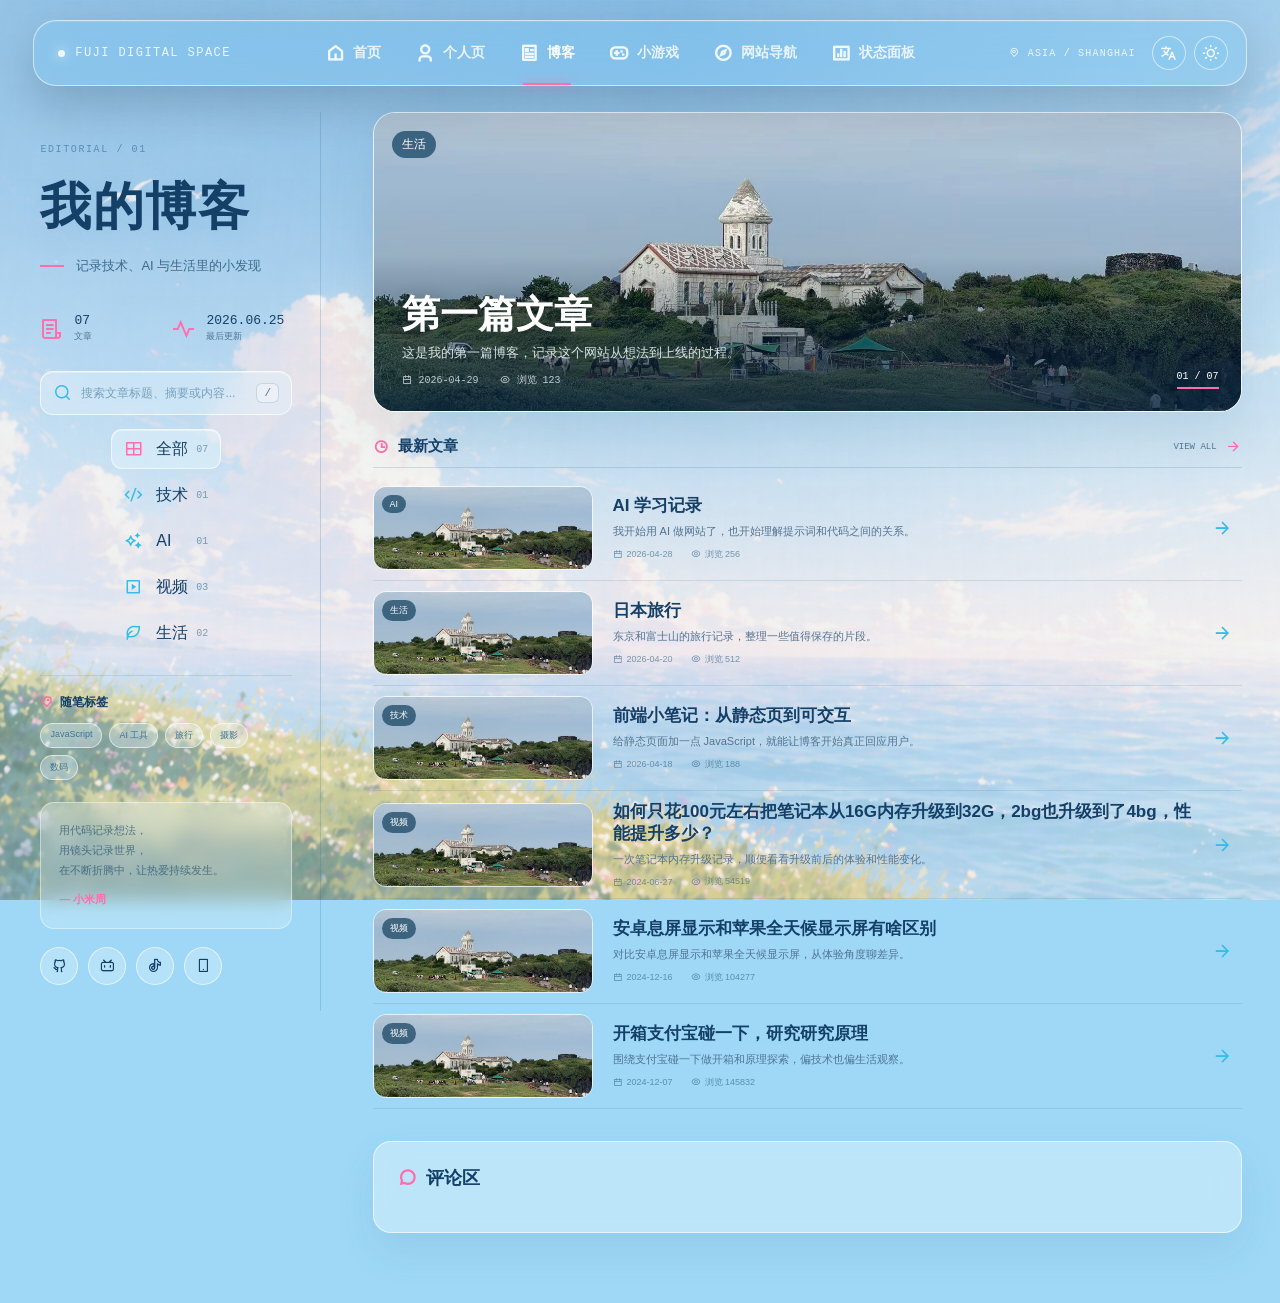
==== commit 0f84a94a: "统一站点导航与页面切换效果" ====
--- a/blog.html
+++ b/blog.html
@@ -12,7 +12,7 @@
 <div class="site-bg" style="background-image: url('bbg.png');"></div>
 <div class="site-overlay"></div>
 
-<nav class="site-nav" aria-label="主导航">
+<nav class="site-nav unified-nav" aria-label="主导航">
     <a href="index.html" class="profile-brand" aria-label="返回首页">
         <span class="status-dot" aria-hidden="true"></span>
         <span>FUJI DIGITAL SPACE</span>
@@ -36,7 +36,7 @@
                 <button type="button" data-lang-option="ja"><span class="flag-emoji">🇯🇵</span>日本語</button>
             </div>
         </div>
-        <button id="themeToggle" class="icon-toggle" type="button" aria-label="主题"><i class="ri-sun-line"></i></button>
+        <button id="themeToggle" class="icon-toggle" type="button" aria-label="主题" data-icon-ui="remix"><i class="ri-sun-line"></i></button>
     </div>
 </nav>
 
--- a/style.css
+++ b/style.css
@@ -4309,3 +4309,302 @@
         transition: none;
     }
 }
+
+/* Shared site navigation: desktop glass bar + mobile bottom dock */
+:is(.profile-page, .blog-page, .games-page, .portal-page, .dashboard-page) {
+    --dock-accent: #ff77b8;
+    --dock-icon: rgba(205, 237, 252, 0.9);
+    --dock-text: rgba(229, 244, 252, 0.76);
+    --dock-border: rgba(169, 224, 251, 0.24);
+    --dock-bg: rgba(10, 45, 75, 0.58);
+    --dock-mobile-bg: rgba(7, 35, 61, 0.92);
+}
+
+.blog-page {
+    --dock-accent: var(--blog-pink);
+    --dock-icon: rgba(247, 252, 255, 0.94);
+    --dock-text: rgba(247, 252, 255, 0.88);
+    --dock-border: rgba(255, 255, 255, 0.58);
+    --dock-bg: rgba(125, 198, 235, 0.28);
+    --dock-mobile-bg: rgba(75, 158, 202, 0.82);
+}
+
+.unified-nav.site-nav {
+    position: fixed;
+    top: 20px;
+    left: clamp(18px, 2.6vw, 40px);
+    right: clamp(18px, 2.6vw, 40px);
+    z-index: 40;
+    width: auto;
+    min-height: 66px;
+    display: flex;
+    align-items: center;
+    gap: 20px;
+    padding: 0 18px 0 24px;
+    overflow: visible;
+    border: 1px solid var(--dock-border);
+    border-radius: 23px;
+    background: var(--dock-bg);
+    box-shadow: inset 0 1px rgba(255, 255, 255, 0.12), 0 18px 45px rgba(0, 20, 38, 0.18);
+    backdrop-filter: blur(20px) saturate(1.15);
+    -webkit-backdrop-filter: blur(20px) saturate(1.15);
+    white-space: normal;
+}
+
+.unified-nav .profile-brand {
+    display: inline-flex;
+    align-items: center;
+    gap: 10px;
+    flex: 0 0 auto;
+    color: rgba(241, 250, 255, 0.94);
+    font: 12px/1 Consolas, "SFMono-Regular", monospace;
+    letter-spacing: 0.12em;
+    text-decoration: none;
+    text-shadow: none;
+}
+
+.unified-nav .status-dot {
+    width: 7px;
+    height: 7px;
+    flex: 0 0 auto;
+    border-radius: 50%;
+    background: var(--dock-icon);
+    box-shadow: 0 0 12px var(--dock-icon);
+}
+
+.unified-nav .profile-nav-links {
+    min-width: 0;
+    display: flex;
+    align-self: stretch;
+    align-items: stretch;
+    justify-content: center;
+    gap: clamp(4px, 1.1vw, 18px);
+    margin: 0 auto;
+}
+
+.unified-nav .nav-link {
+    position: relative;
+    display: inline-flex;
+    align-items: center;
+    gap: 8px;
+    padding: 0 10px;
+    color: var(--dock-text);
+    font-size: 14px;
+    font-weight: 600;
+    text-decoration: none;
+    text-shadow: none;
+}
+
+.unified-nav .nav-link i {
+    color: var(--dock-icon);
+    font-size: 19px;
+}
+
+.unified-nav .nav-link::after {
+    content: "";
+    position: absolute;
+    left: 18%;
+    right: 18%;
+    bottom: 0;
+    height: 2px;
+    opacity: 0;
+    background: var(--dock-accent);
+    box-shadow: 0 0 10px var(--dock-accent);
+    transition: opacity 0.2s ease;
+}
+
+.unified-nav .nav-link:hover,
+.unified-nav .nav-link.active {
+    color: #fff;
+}
+
+.unified-nav .nav-link.active::after {
+    opacity: 1;
+}
+
+.unified-nav .nav-controls {
+    display: flex;
+    align-items: center;
+    gap: 8px;
+    flex: 0 0 auto;
+    margin-left: 0;
+}
+
+.unified-nav .profile-location {
+    margin-right: 8px;
+    color: var(--dock-text);
+    font: 10px/1 Consolas, monospace;
+    letter-spacing: 0.12em;
+    white-space: nowrap;
+}
+
+.unified-nav .icon-toggle {
+    color: #fff;
+    border-color: var(--dock-border);
+    background: rgba(133, 213, 250, 0.07);
+    text-shadow: none;
+}
+
+.unified-nav .nav-link:focus-visible,
+.unified-nav .profile-brand:focus-visible,
+.unified-nav .icon-toggle:focus-visible {
+    outline: 2px solid var(--dock-accent);
+    outline-offset: 3px;
+}
+
+@media (max-width: 1160px) {
+    .unified-nav .profile-location,
+    .unified-nav .profile-brand span:last-child {
+        display: none;
+    }
+}
+
+@media (max-width: 820px) {
+    .unified-nav.site-nav {
+        top: auto;
+        bottom: calc(10px + env(safe-area-inset-bottom));
+        left: 12px;
+        right: auto;
+        width: calc(100% - 24px);
+        min-height: 64px;
+        padding: 0 7px;
+        overflow: visible;
+        border-radius: 22px;
+        background: var(--dock-mobile-bg);
+    }
+
+    .unified-nav .profile-brand,
+    .unified-nav .nav-controls {
+        display: none;
+    }
+
+    .unified-nav .profile-nav-links {
+        position: static;
+        width: 100%;
+        min-width: 0;
+        height: 62px;
+        display: grid;
+        grid-template-columns: repeat(6, minmax(0, 1fr));
+        gap: 2px;
+        margin: 0;
+    }
+
+    .unified-nav .nav-link {
+        min-width: 0;
+        justify-content: center;
+        padding: 0;
+    }
+
+    .unified-nav .nav-link span {
+        display: none;
+    }
+
+    .unified-nav .nav-link i {
+        font-size: 21px;
+    }
+
+    .games-main,
+    .portal-main,
+    .dashboard-main {
+        padding-top: 24px;
+        padding-bottom: calc(100px + env(safe-area-inset-bottom));
+    }
+
+    .mobile-gamepad {
+        bottom: calc(92px + env(safe-area-inset-bottom));
+    }
+}
+
+/* Soft cross-page navigation */
+@view-transition {
+    navigation: auto;
+}
+
+::view-transition-group(root) {
+    background: #18212f;
+    animation-duration: 420ms;
+}
+
+::view-transition-old(root),
+::view-transition-new(root) {
+    mix-blend-mode: normal;
+}
+
+::view-transition-old(root) {
+    animation: 180ms cubic-bezier(0.4, 0, 1, 1) both softPageExit;
+}
+
+::view-transition-new(root) {
+    animation: 420ms cubic-bezier(0.16, 1, 0.3, 1) both softPageEnter;
+}
+
+@keyframes softPageExit {
+    from {
+        opacity: 1;
+        filter: blur(0);
+        transform: scale(1);
+    }
+    to {
+        opacity: 0;
+        filter: blur(3px);
+        transform: scale(0.99);
+    }
+}
+
+@keyframes softPageEnter {
+    from {
+        opacity: 0;
+        filter: blur(4px);
+        transform: scale(1.012);
+    }
+    to {
+        opacity: 1;
+        filter: blur(0);
+        transform: scale(1);
+    }
+}
+
+@supports not (view-transition-name: root) {
+    body {
+        animation: 380ms cubic-bezier(0.16, 1, 0.3, 1) both softFallbackEnter;
+    }
+
+    html.page-is-leaving {
+        pointer-events: none;
+    }
+
+    html.page-is-leaving body {
+        animation: 180ms ease-in both softFallbackExit;
+    }
+}
+
+@keyframes softFallbackEnter {
+    from {
+        opacity: 0;
+        filter: blur(3px);
+    }
+    to {
+        opacity: 1;
+        filter: blur(0);
+    }
+}
+
+@keyframes softFallbackExit {
+    from {
+        opacity: 1;
+        filter: blur(0);
+    }
+    to {
+        opacity: 0;
+        filter: blur(2px);
+    }
+}
+
+@media (prefers-reduced-motion: reduce) {
+    ::view-transition-old(root),
+    ::view-transition-new(root),
+    body,
+    html.page-is-leaving body {
+        animation: none !important;
+    }
+}
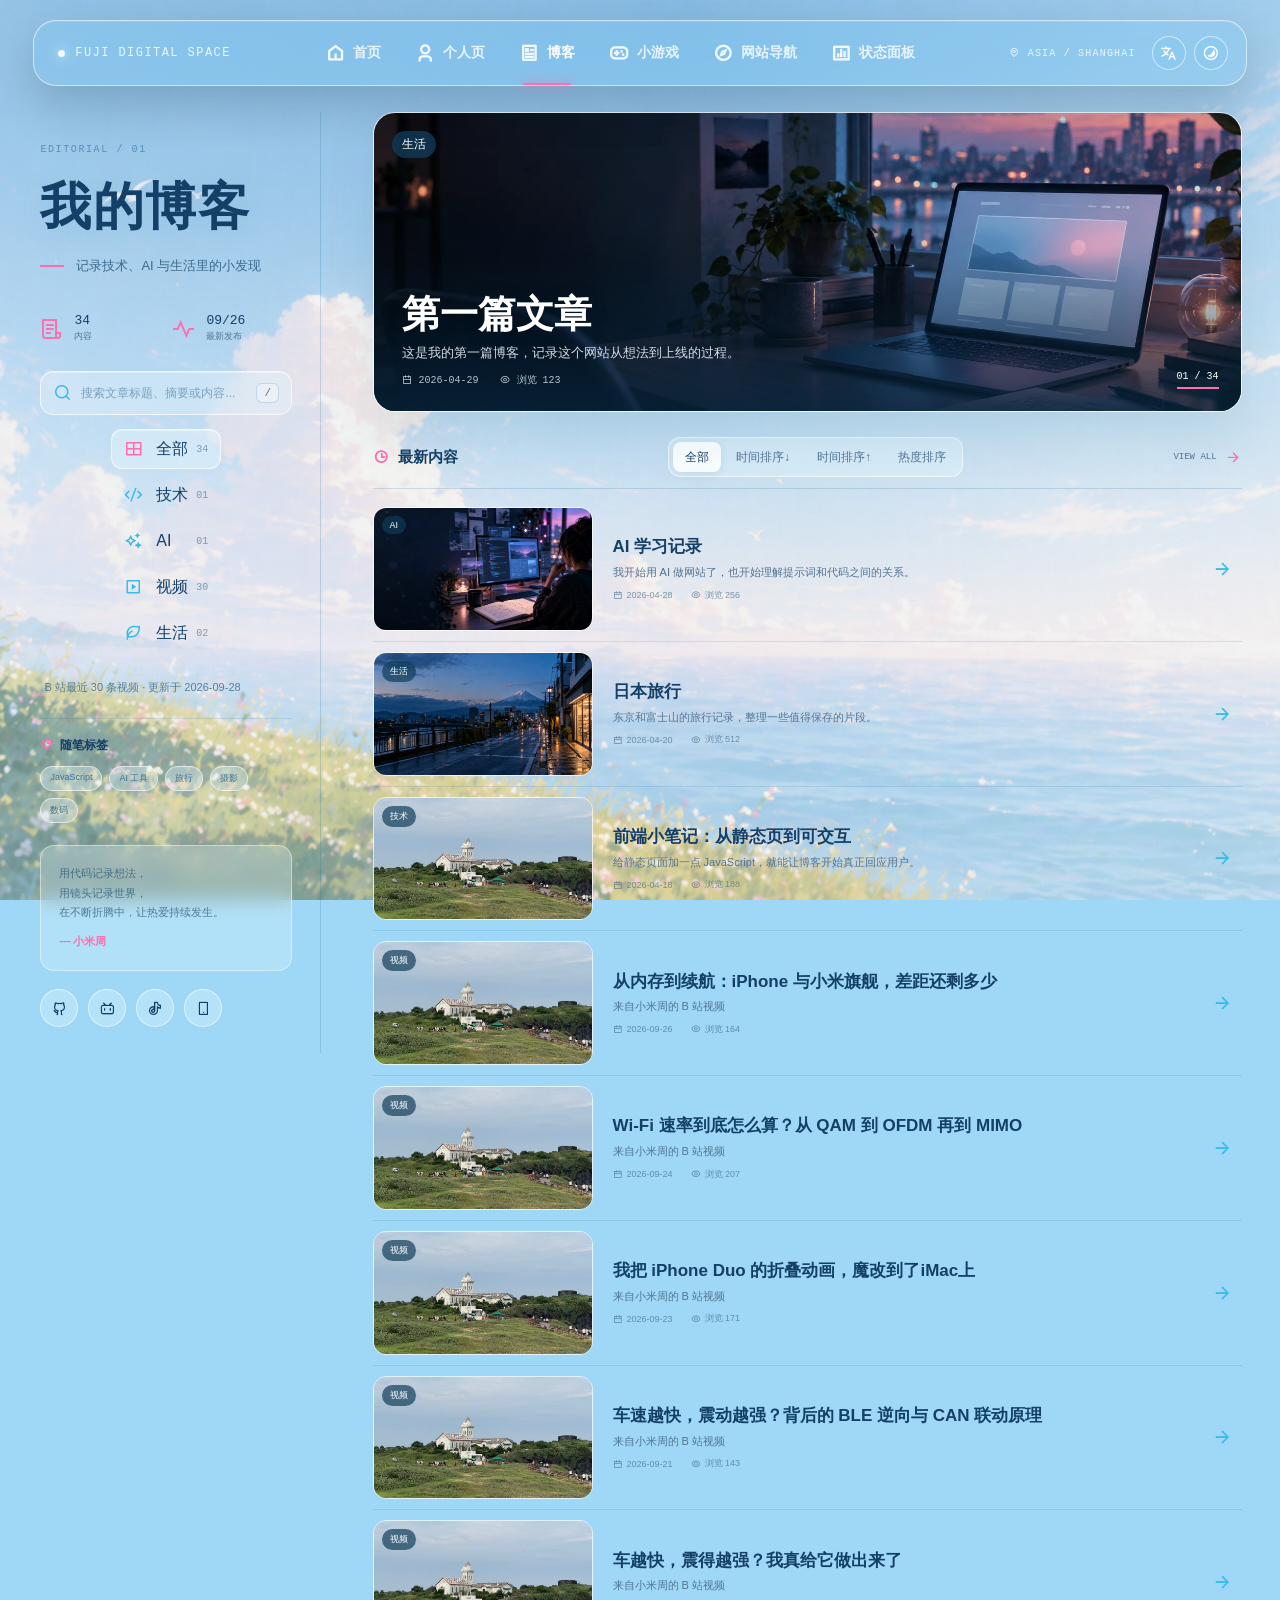
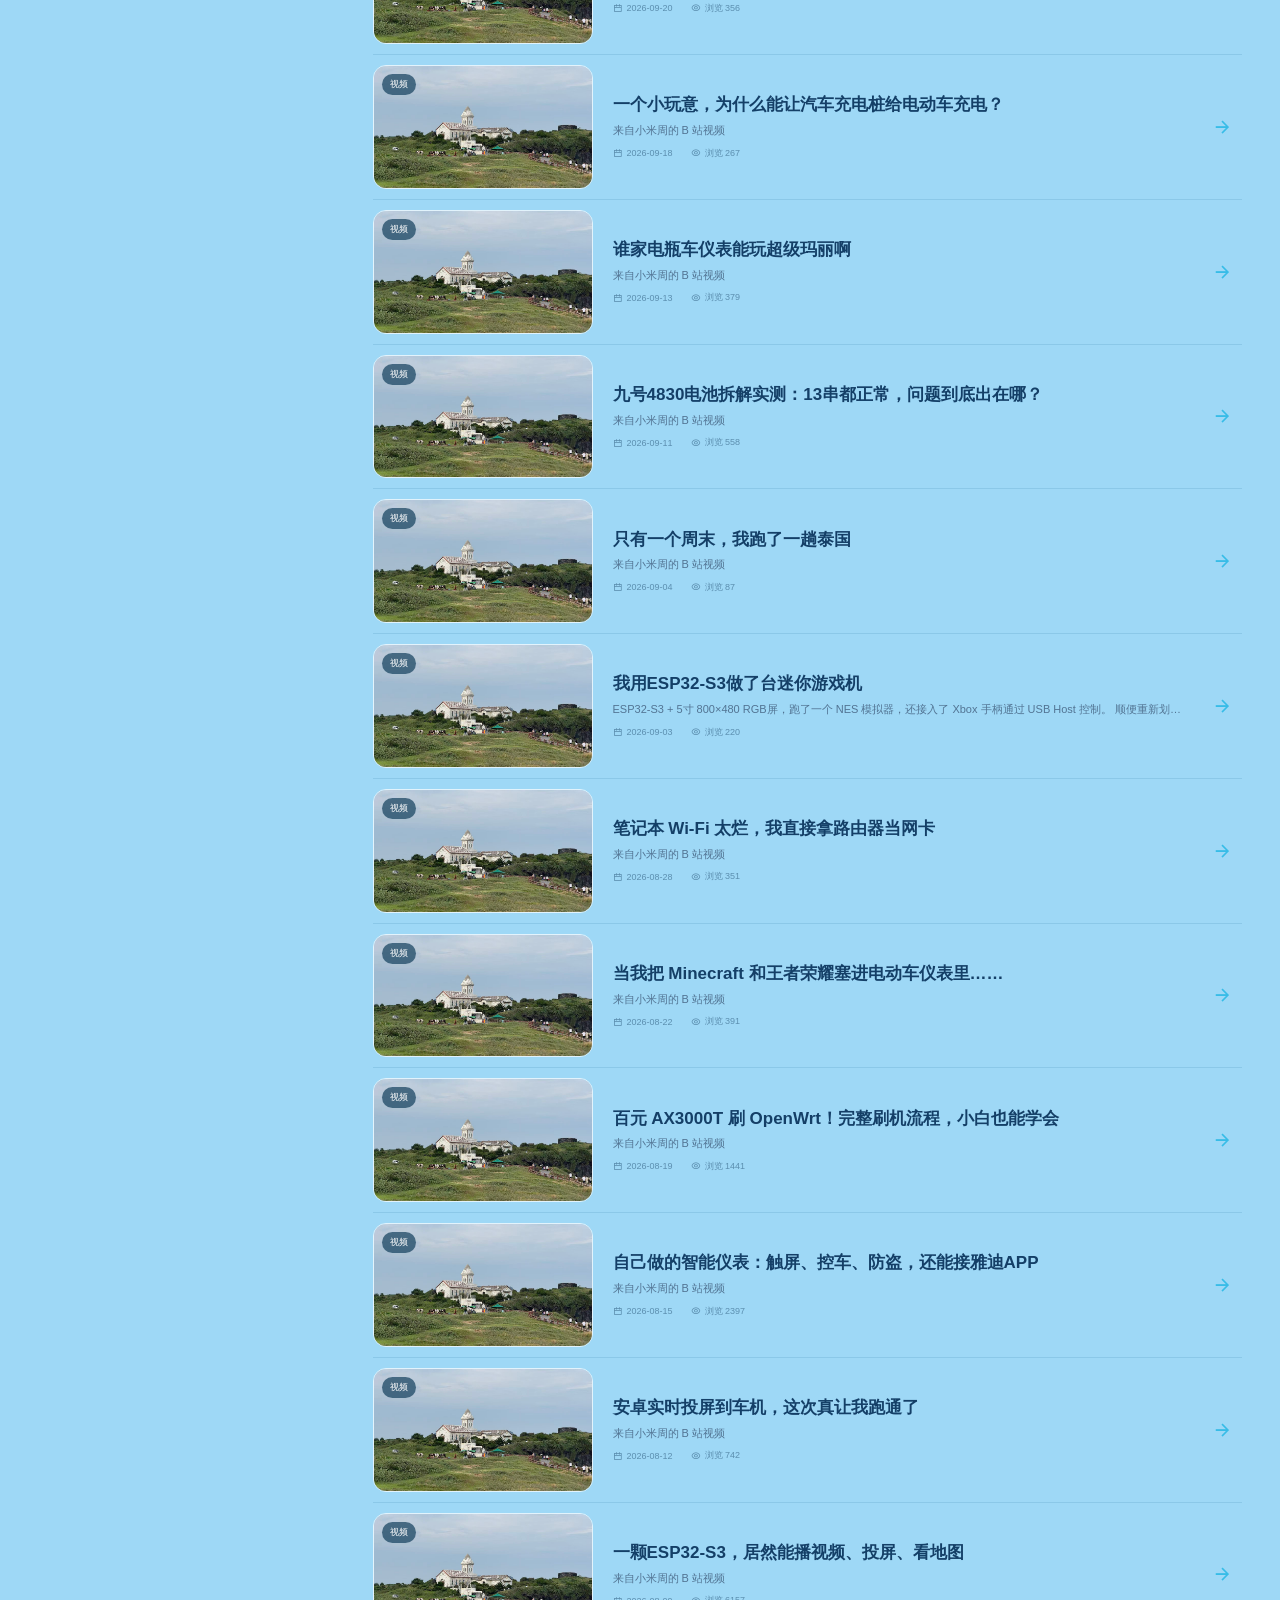
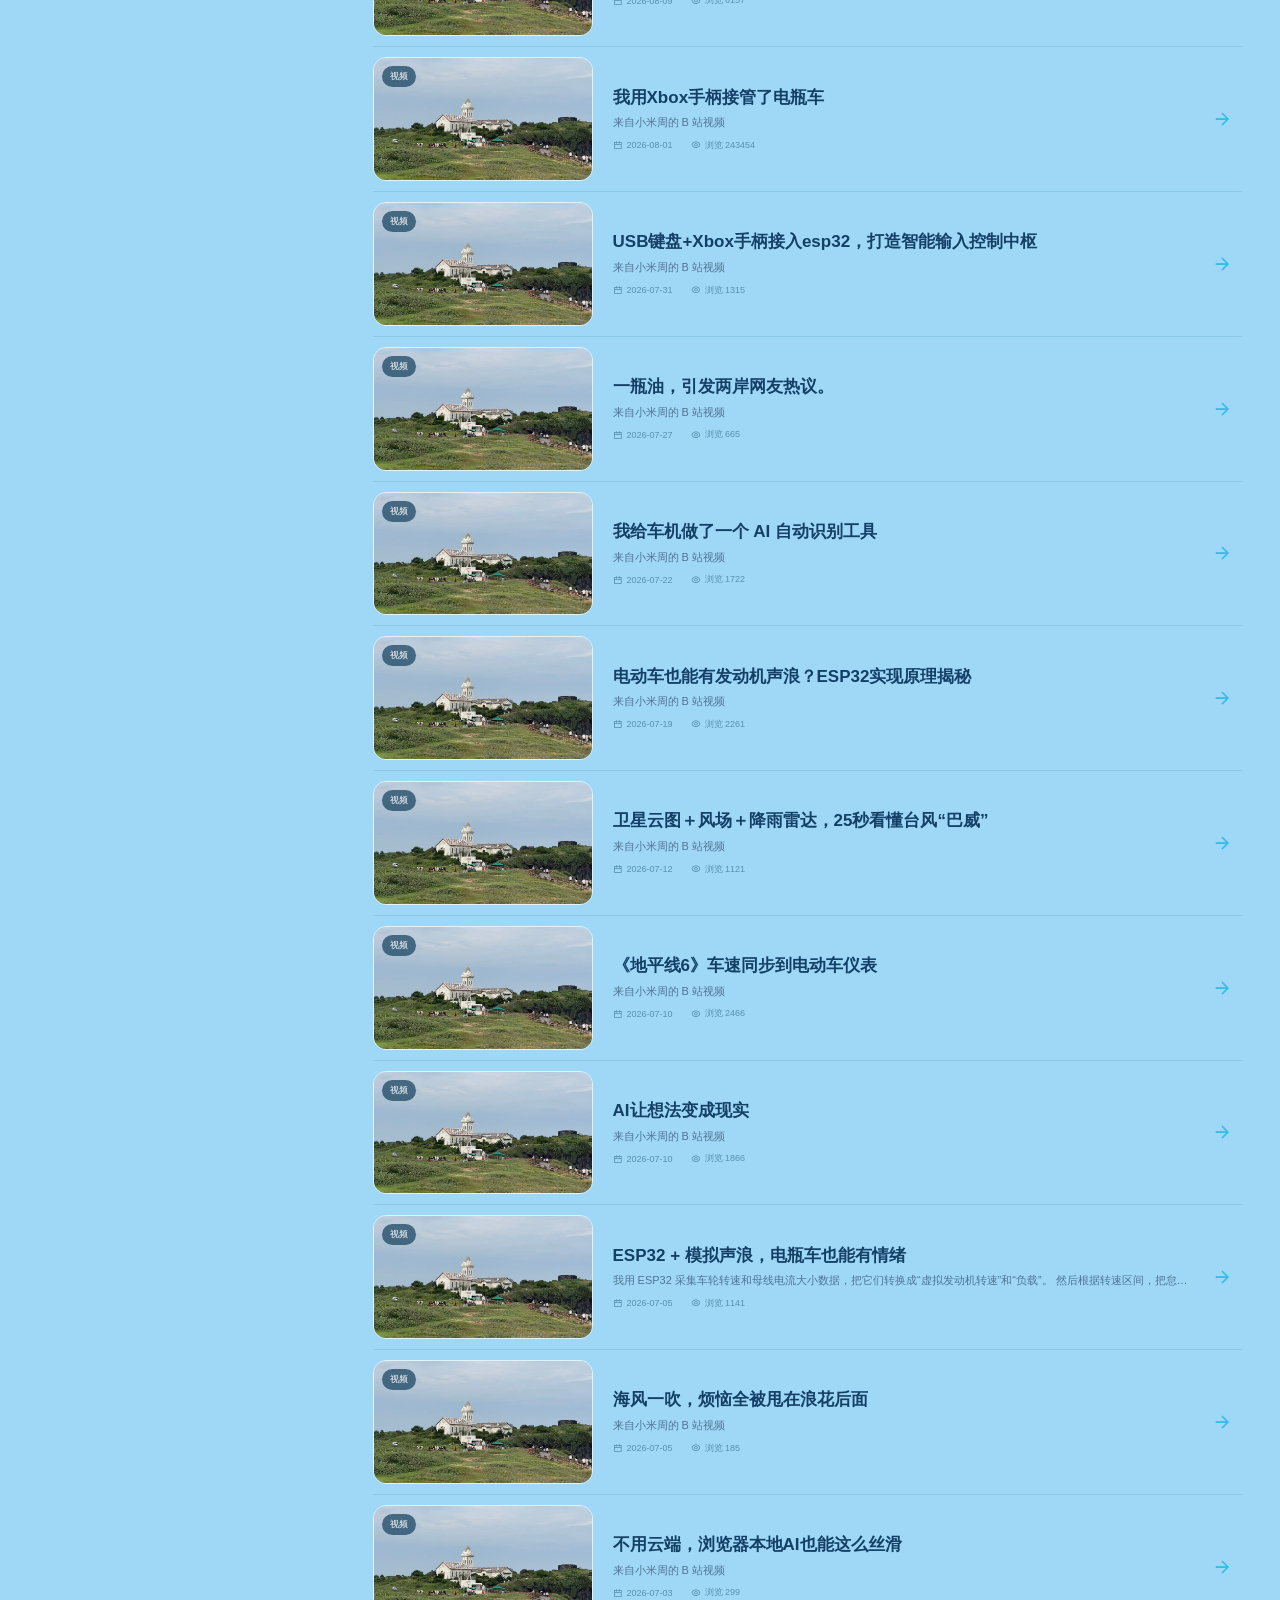
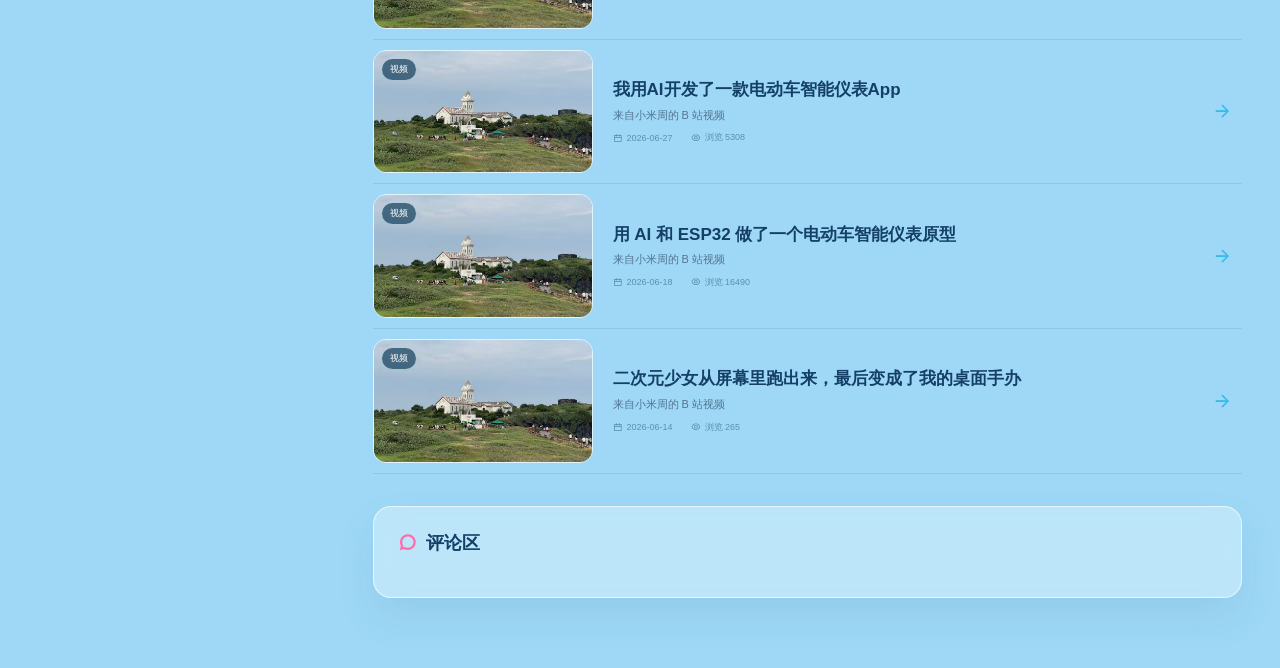
==== commit d2abc072: "Update personal site pages and blog content" ====
--- a/blog.html
+++ b/blog.html
@@ -4,11 +4,13 @@
 <meta charset="UTF-8">
 <meta name="viewport" content="width=device-width, initial-scale=1.0, viewport-fit=cover">
 <title>我的博客</title>
+<script src="theme-init.js"></script>
 <link rel="stylesheet" href="style.css">
 <link rel="stylesheet" href="remixicon.css">
 </head>
 
 <body class="blog-page">
+<a class="skip-link" href="#mainContent">跳到主内容</a>
 <div class="site-bg" style="background-image: url('bbg.png');"></div>
 <div class="site-overlay"></div>
 
@@ -18,18 +20,18 @@
         <span>FUJI DIGITAL SPACE</span>
     </a>
     <div class="profile-nav-links">
-        <a href="index.html" class="nav-link"><i class="ri-home-5-line" aria-hidden="true"></i><span data-i18n="home">首页</span></a>
-        <a href="home.html" class="nav-link"><i class="ri-user-3-line" aria-hidden="true"></i><span data-i18n="profile">个人页</span></a>
-        <a href="blog.html" class="nav-link active"><i class="ri-article-line" aria-hidden="true"></i><span data-i18n="blog">博客</span></a>
-        <a href="games.html" class="nav-link"><i class="ri-gamepad-line" aria-hidden="true"></i><span data-i18n="games">小游戏</span></a>
-        <a href="nav.html" class="nav-link"><i class="ri-compass-3-line" aria-hidden="true"></i><span data-i18n="siteNav">网站导航</span></a>
-        <a href="dashboard.html" class="nav-link"><i class="ri-bar-chart-box-line" aria-hidden="true"></i><span data-i18n="dashboard">状态面板</span></a>
+        <a href="index.html" class="nav-link" aria-label="首页" data-i18n-aria="home"><i class="ri-home-5-line" aria-hidden="true"></i><span data-i18n="home">首页</span></a>
+        <a href="home.html" class="nav-link" aria-label="个人页" data-i18n-aria="profile"><i class="ri-user-3-line" aria-hidden="true"></i><span data-i18n="profile">个人页</span></a>
+        <a href="blog.html" class="nav-link active" aria-label="博客" data-i18n-aria="blog" aria-current="page"><i class="ri-article-line" aria-hidden="true"></i><span data-i18n="blog">博客</span></a>
+        <a href="games.html" class="nav-link" aria-label="小游戏" data-i18n-aria="games"><i class="ri-gamepad-line" aria-hidden="true"></i><span data-i18n="games">小游戏</span></a>
+        <a href="nav.html" class="nav-link" aria-label="网站导航" data-i18n-aria="siteNav"><i class="ri-compass-3-line" aria-hidden="true"></i><span data-i18n="siteNav">网站导航</span></a>
+        <a href="dashboard.html" class="nav-link" aria-label="状态面板" data-i18n-aria="dashboard"><i class="ri-bar-chart-box-line" aria-hidden="true"></i><span data-i18n="dashboard">状态面板</span></a>
     </div>
     <div class="nav-controls">
         <span class="profile-location"><i class="ri-map-pin-line" aria-hidden="true"></i> ASIA / SHANGHAI</span>
         <div class="lang-menu">
-            <button id="langToggle" class="icon-toggle" type="button" aria-label="语言"><i class="ri-translate-2"></i></button>
-            <div class="lang-panel">
+            <button id="langToggle" aria-controls="languageOptions" aria-expanded="false" class="icon-toggle" type="button" aria-label="语言"><i class="ri-translate-2"></i></button>
+            <div id="languageOptions" class="lang-panel" hidden>
                 <button type="button" data-lang-option="zh-CN"><span class="flag-emoji">🇨🇳</span>简体中文</button>
                 <button type="button" data-lang-option="zh-TW"><span class="flag-emoji">🇭🇰</span>繁體中文</button>
                 <button type="button" data-lang-option="en"><span class="flag-emoji">🇺🇸</span>English</button>
@@ -40,7 +42,7 @@
     </div>
 </nav>
 
-<main class="blog-main">
+<main id="mainContent" tabindex="-1" class="blog-main">
     <aside class="blog-sidebar" aria-label="博客导航">
         <div class="blog-hero">
             <p class="blog-kicker">EDITORIAL / 01</p>
@@ -48,8 +50,8 @@
             <p data-i18n="blogSubtitle">记录技术、AI 与生活里的小发现</p>
         </div>
         <div class="blog-stats">
-            <span><i class="ri-file-list-3-line"></i><strong id="postCount">07</strong><small>文章</small></span>
-            <span><i class="ri-pulse-line"></i><strong>2026.06.25</strong><small>最后更新</small></span>
+            <span><i class="ri-file-list-3-line"></i><strong id="postCount">--</strong><small>内容</small></span>
+            <span><i class="ri-pulse-line"></i><strong id="latestPostDate">--</strong><small>最新发布</small></span>
         </div>
         <div class="blog-tools">
             <label class="search-shell">
@@ -57,13 +59,14 @@
                 <input id="searchInput" class="search-input" type="search" placeholder="搜索文章标题、摘要或内容..." aria-label="搜索文章" data-i18n-placeholder="searchPlaceholder">
                 <kbd>/</kbd>
             </label>
-            <div class="tabs" role="tablist" aria-label="文章分类">
-                <button class="tab active" type="button" data-category="全部"><i class="ri-layout-grid-line"></i><span data-category-label>全部文章</span><b>07</b></button>
-                <button class="tab" type="button" data-category="技术"><i class="ri-code-s-slash-line"></i><span data-category-label>技术</span><b>01</b></button>
-                <button class="tab" type="button" data-category="AI"><i class="ri-sparkling-2-line"></i><span>AI</span><b>01</b></button>
-                <button class="tab" type="button" data-category="视频"><i class="ri-video-line"></i><span data-category-label>视频</span><b>03</b></button>
-                <button class="tab" type="button" data-category="生活"><i class="ri-leaf-line"></i><span data-category-label>生活</span><b>02</b></button>
+            <div class="tabs" role="group" aria-label="内容筛选">
+                <button class="tab active" type="button" data-category="全部" aria-pressed="true"><i class="ri-layout-grid-line"></i><span data-category-label>全部内容</span><b>--</b></button>
+                <button class="tab" type="button" data-category="技术" aria-pressed="false"><i class="ri-code-s-slash-line"></i><span data-category-label>技术</span><b>--</b></button>
+                <button class="tab" type="button" data-category="AI" aria-pressed="false"><i class="ri-sparkling-2-line"></i><span>AI</span><b>--</b></button>
+                <button class="tab" type="button" data-category="视频" aria-pressed="false"><i class="ri-video-line"></i><span data-category-label>视频</span><b>--</b></button>
+                <button class="tab" type="button" data-category="生活" aria-pressed="false"><i class="ri-leaf-line"></i><span data-category-label>生活</span><b>--</b></button>
             </div>
+            <p id="videoSnapshotNote" class="video-snapshot-note"></p>
         </div>
         <div class="blog-tags">
             <h2><i class="ri-price-tag-3-line"></i> 随笔标签</h2>
@@ -81,10 +84,16 @@
     <section class="blog-editorial">
         <article id="featuredPost" class="featured-post" aria-label="精选文章"></article>
         <div class="feed-heading">
-            <h2><i class="ri-time-line"></i> 最新文章</h2>
+            <h2><i class="ri-time-line"></i> 最新内容</h2>
+            <div class="feed-sort" role="group" aria-label="内容排序" data-i18n-aria="sortLabel">
+                <button type="button" data-sort="all" data-i18n="sortAll" aria-pressed="true" title="图文在前、视频在后；组内按时间从新到旧">全部</button>
+                <button type="button" data-sort="time-desc" data-i18n="sortTimeDesc" aria-pressed="false" title="按发布时间从晚到早">时间排序↓</button>
+                <button type="button" data-sort="time-asc" data-i18n="sortTimeAsc" aria-pressed="false" title="按发布时间从早到晚">时间排序↑</button>
+                <button type="button" data-sort="views" data-i18n="sortViews" aria-pressed="false" title="按浏览量从高到低">热度排序</button>
+            </div>
             <span>VIEW ALL <i class="ri-arrow-right-line"></i></span>
         </div>
-        <section id="postGrid" class="post-grid" aria-label="文章列表"></section>
+        <section id="postGrid" class="post-grid" aria-label="内容列表"></section>
         <p id="emptyState" class="empty-state" data-i18n="emptyState">没有找到匹配的文章，换个关键词试试。</p>
 
         <section class="comments-panel" aria-label="评论区">
@@ -96,16 +105,22 @@
 
 <div id="postModal" class="post-modal" role="dialog" aria-modal="true" aria-labelledby="postTitle">
     <article class="post-dialog">
-        <img id="postImage" src="" alt="">
+        <div class="post-detail-hero">
+            <img id="postImage" src="" alt="">
+            <span class="post-detail-shade" aria-hidden="true"></span>
+            <button id="closePost" class="close-button post-detail-close" type="button" aria-label="关闭文章详情"><i class="ri-close-line" aria-hidden="true"></i></button>
+            <div class="post-detail-heading">
+                <span id="postCategory" class="post-detail-category"></span>
+                <h2 id="postTitle" class="post-detail-title"></h2>
+                <div id="postMeta" class="post-detail-meta"></div>
+            </div>
+        </div>
         <div class="post-detail-body">
-            <div class="post-detail-top">
-                <span id="postCategory" class="post-detail-category"></span>
-                <button id="closePost" class="close-button" type="button" aria-label="关闭文章详情"><i class="ri-close-line"></i></button>
+            <div id="postContent" class="post-detail-content"></div>
+            <div class="post-detail-footer">
+                <span class="post-endmark" aria-hidden="true">FUJI DIGITAL SPACE / JOURNAL</span>
+                <a id="postLink" class="btn post-link" href="#" target="_blank" rel="noopener" data-i18n="biliWatch">去 B 站观看</a>
             </div>
-            <h2 id="postTitle" class="post-detail-title"></h2>
-            <div id="postMeta" class="post-detail-meta"></div>
-            <div id="postContent" class="post-detail-content"></div>
-            <a id="postLink" class="btn post-link" href="#" target="_blank" rel="noopener" data-i18n="biliWatch">去 B 站观看</a>
         </div>
     </article>
 </div>
@@ -122,6 +137,7 @@
 </div>
 
 <script src="site.js"></script>
+<script src="blog-videos.js"></script>
 <script src="https://giscus.app/client.js"
         data-repo="xmz28/hello-web"
         data-repo-id="R_kgDOSPiVBA"
@@ -148,7 +164,12 @@
         mobileReadTitle: "手机阅读",
         mobileReadText: "扫码在手机上打开这个博客。",
         openMobileSite: "打开网页",
-        views: "浏览"
+        views: "浏览",
+        sortLabel: "内容排序",
+        sortAll: "全部",
+        sortTimeDesc: "时间排序↓",
+        sortTimeAsc: "时间排序↑",
+        sortViews: "热度排序"
     },
     "zh-TW": {
         blogTitle: "我的部落格",
@@ -159,7 +180,12 @@
         mobileReadTitle: "手機閱讀",
         mobileReadText: "掃碼在手機上開啟這個部落格。",
         openMobileSite: "開啟網頁",
-        views: "瀏覽"
+        views: "瀏覽",
+        sortLabel: "內容排序",
+        sortAll: "全部",
+        sortTimeDesc: "時間排序↓",
+        sortTimeAsc: "時間排序↑",
+        sortViews: "熱度排序"
     },
     en: {
         blogTitle: "My Blog",
@@ -170,7 +196,12 @@
         mobileReadTitle: "Read on Phone",
         mobileReadText: "Scan to open this blog on your phone.",
         openMobileSite: "Open Site",
-        views: "Views"
+        views: "Views",
+        sortLabel: "Sort content",
+        sortAll: "All",
+        sortTimeDesc: "Newest first",
+        sortTimeAsc: "Oldest first",
+        sortViews: "Most viewed"
     },
     ja: {
         blogTitle: "私のブログ",
@@ -181,11 +212,16 @@
         mobileReadTitle: "スマホで読む",
         mobileReadText: "QR コードを読み取ってスマホで開けます。",
         openMobileSite: "サイトを開く",
-        views: "閲覧"
+        views: "閲覧",
+        sortLabel: "コンテンツの並び順",
+        sortAll: "すべて",
+        sortTimeDesc: "新しい順",
+        sortTimeAsc: "古い順",
+        sortViews: "閲覧数順"
     }
 };
 
-const posts = [
+const fallbackPosts = [
     {
         id: "first-post",
         title: "第一篇文章",
@@ -193,7 +229,7 @@
         category: "生活",
         date: "2026-04-29",
         views: 123,
-        image: "https://picsum.photos/seed/first-post/800/460",
+        image: "assets/blog/first-post.webp",
         content: [
             "这篇文章像是给自己留的一张起点照片。页面还很简单，但它已经把我想表达的东西放在了一个可以被访问、被更新的地方。",
             "我希望这个博客以后不只是放作品，也能放一些学习过程：遇到的问题、解决的方法、走过的弯路，以及那些突然觉得“原来还能这样做”的瞬间。",
@@ -207,7 +243,7 @@
         category: "AI",
         date: "2026-04-28",
         views: 256,
-        image: "https://picsum.photos/seed/ai-learning/800/460",
+        image: "assets/blog/ai-learning.webp",
         content: [
             "用 AI 做网页最大的感受是：它能很快给出一个看起来完整的版本，但真正让页面好用，还是要靠自己提出更具体的需求。",
             "比如导航、搜索、分类、移动端适配，这些细节一开始很容易被忽略。等页面真的打开使用时，才会发现“能看”和“能用”之间还有一段距离。",
@@ -221,7 +257,7 @@
         category: "生活",
         date: "2026-04-20",
         views: 512,
-        image: "https://picsum.photos/seed/japan-trip/800/460",
+        image: "assets/blog/japan-trip.webp",
         content: [
             "旅行最有意思的地方，是很多画面在当时只是普通的一眼，回来以后却会变成记忆里很清楚的坐标。",
             "东京的街道、便利店的灯、富士山远远露出来的一角，都很适合写进博客。照片负责保存画面，文字负责保存当时的心情。",
@@ -289,20 +325,48 @@
     }
 ];
 
+const videoSnapshot = window.blogVideoSnapshot;
+const videoPosts = Array.isArray(videoSnapshot?.posts) && videoSnapshot.posts.length
+    ? videoSnapshot.posts.slice(0, 30)
+    : fallbackPosts.filter((post) => post.category === "视频");
+const posts = fallbackPosts.filter((post) => post.category !== "视频").concat(videoPosts);
+const snapshotNote = document.getElementById("videoSnapshotNote");
+snapshotNote.textContent = videoSnapshot?.complete
+    ? `B 站最近 ${videoPosts.length} 条视频 · 更新于 ${videoSnapshot.updatedAt}`
+    : `已核实 ${videoPosts.length} 条 B 站视频 · 完整投稿请访问 `;
+if (!videoSnapshot?.complete) {
+    const allVideosLink = document.createElement("a");
+    allVideosLink.href = "https://space.bilibili.com/338302827/video";
+    allVideosLink.target = "_blank";
+    allVideosLink.rel = "noopener";
+    allVideosLink.textContent = "我的 B 站主页";
+    snapshotNote.append(allVideosLink);
+}
+
 const postGrid = document.getElementById("postGrid");
 const featuredPost = document.getElementById("featuredPost");
 const searchInput = document.getElementById("searchInput");
 const tabs = document.querySelectorAll(".tab");
+const sortButtons = document.querySelectorAll(".feed-sort button");
 const emptyState = document.getElementById("emptyState");
 const modal = document.getElementById("postModal");
 const closePost = document.getElementById("closePost");
 const mobileQrModal = document.getElementById("mobileQrModal");
 let activeCategory = "全部";
+let activeSort = "all";
 let lastFocusedElement = null;
+let bodyOverflowBeforePost = "";
+const postBackground = document.querySelectorAll(".skip-link, .site-nav, .blog-main");
 
 function pageText(key) {
     const lang = getStoredLang();
     return (blogLocales[lang] && blogLocales[lang][key]) || blogLocales["zh-CN"][key] || key;
+}
+
+function escapeHtml(value) {
+    return String(value ?? "").replace(/[&<>"']/g, (char) => ({
+        "&": "&amp;", "<": "&lt;", ">": "&gt;", '"': "&quot;", "'": "&#39;"
+    })[char]);
 }
 
 function renderPosts() {
@@ -310,22 +374,30 @@
     const keyword = searchInput.value.trim().toLowerCase();
     const filtered = posts.filter((post) => {
         const matchesCategory = activeCategory === "全部" || post.category === activeCategory;
-        const haystack = [post.title, post.summary, post.category, post.date, post.url || "", ...post.content].join(" ").toLowerCase();
+        const haystack = [post.title, post.summary, post.category, post.date, post.url || "", ...(post.content || [])].join(" ").toLowerCase();
         return matchesCategory && haystack.includes(keyword);
+    });
+    filtered.sort((a, b) => {
+        if (activeSort === "time-desc") return b.date.localeCompare(a.date);
+        if (activeSort === "time-asc") return a.date.localeCompare(b.date);
+        if (activeSort === "views") return Number(b.views) - Number(a.views) || b.date.localeCompare(a.date);
+        const aIsVideo = a.category === "视频";
+        const bIsVideo = b.category === "视频";
+        return Number(aIsVideo) - Number(bIsVideo) || b.date.localeCompare(a.date);
     });
     const featured = filtered[0];
 
     if (featured) {
         featuredPost.hidden = false;
         featuredPost.innerHTML = `
-            <button type="button" data-id="${featured.id}">
-                <img src="${featured.image}" alt="${featured.title}封面" onerror="this.onerror=null;this.src='bg.jpg'">
+            <button type="button" data-id="${escapeHtml(featured.id)}">
+                <img src="${escapeHtml(featured.image)}" alt="${escapeHtml(featured.title)}封面" decoding="async" onerror="this.onerror=null;this.src='bg.jpg'">
                 <span class="featured-shade" aria-hidden="true"></span>
-                <span class="post-category">${categoryLabel(featured.category, lang)}</span>
+                <span class="post-category">${escapeHtml(categoryLabel(featured.category, lang))}</span>
                 <span class="featured-copy">
-                    <strong>${featured.title}</strong>
-                    <em>${featured.summary}</em>
-                    <small><i class="ri-calendar-line"></i>${featured.date}<i class="ri-eye-line"></i>${pageText("views")} ${featured.views}</small>
+                    <strong>${escapeHtml(featured.title)}</strong>
+                    <em>${escapeHtml(featured.summary)}</em>
+                    <small><i class="ri-calendar-line"></i>${escapeHtml(featured.date)}<i class="ri-eye-line"></i>${escapeHtml(pageText("views"))} ${escapeHtml(featured.views)}</small>
                 </span>
                 <span class="featured-index">01 / ${String(filtered.length).padStart(2, "0")}</span>
             </button>
@@ -336,17 +408,17 @@
     }
 
     postGrid.innerHTML = filtered.slice(1).map((post) => `
-        <button class="post-card" type="button" data-id="${post.id}">
+        <button class="post-card" type="button" data-id="${escapeHtml(post.id)}">
             <span class="post-thumb">
-                <img src="${post.image}" alt="${post.title}封面" onerror="this.onerror=null;this.src='bg.jpg'">
-                <span class="post-category">${categoryLabel(post.category, lang)}</span>
+                <img src="${escapeHtml(post.image)}" alt="${escapeHtml(post.title)}封面" loading="lazy" decoding="async" onerror="this.onerror=null;this.src='bg.jpg'">
+                <span class="post-category">${escapeHtml(categoryLabel(post.category, lang))}</span>
             </span>
             <span class="post-content">
-                <strong>${post.title}</strong>
-                <em>${post.summary}</em>
+                <strong>${escapeHtml(post.title)}</strong>
+                <em>${escapeHtml(post.summary)}</em>
                 <small class="post-meta">
-                    <span><i class="ri-calendar-line"></i>${post.date}</span>
-                    <span><i class="ri-eye-line"></i>${pageText("views")} ${post.views}</span>
+                    <span><i class="ri-calendar-line"></i>${escapeHtml(post.date)}</span>
+                    <span><i class="ri-eye-line"></i>${escapeHtml(pageText("views"))} ${escapeHtml(post.views)}</span>
                 </small>
             </span>
             <i class="ri-arrow-right-line post-arrow" aria-hidden="true"></i>
@@ -355,6 +427,12 @@
 
     emptyState.classList.toggle("show", filtered.length === 0);
     document.getElementById("postCount").textContent = String(posts.length).padStart(2, "0");
+    const latestDate = posts.reduce((latest, post) => post.date > latest ? post.date : latest, "");
+    document.getElementById("latestPostDate").textContent = latestDate ? latestDate.slice(5).replace("-", "/") : "--";
+    tabs.forEach((tab) => {
+        const count = tab.dataset.category === "全部" ? posts.length : posts.filter((post) => post.category === tab.dataset.category).length;
+        tab.querySelector("b").textContent = String(count).padStart(2, "0");
+    });
 }
 
 function openPost(postId) {
@@ -362,33 +440,69 @@
     if (!post) return;
 
     lastFocusedElement = document.activeElement;
-    document.getElementById("postImage").src = post.image;
-    document.getElementById("postImage").onerror = function() {
+    const postImage = document.getElementById("postImage");
+    postImage.onerror = function() {
         this.onerror = null;
         this.src = "bg.jpg";
     };
-    document.getElementById("postImage").alt = `${post.title}封面`;
+    postImage.src = post.image;
+    postImage.alt = `${post.title}封面`;
     document.getElementById("postCategory").textContent = categoryLabel(post.category);
     document.getElementById("postTitle").textContent = post.title;
     document.getElementById("postMeta").textContent = `${post.date} · ${pageText("views")} ${post.views}`;
-    document.getElementById("postContent").innerHTML = post.content.map((paragraph) => `<p>${paragraph}</p>`).join("");
+    document.getElementById("postContent").innerHTML = (post.content || []).map((paragraph) => `<p>${escapeHtml(paragraph)}</p>`).join("");
     const postLink = document.getElementById("postLink");
-    postLink.href = post.url || "#";
-    postLink.hidden = !post.url;
+    const safeUrl = /^https:\/\/www\.bilibili\.com\/video\/BV[a-zA-Z0-9]+\/?$/.test(post.url || "") ? post.url : "";
+    postLink.href = safeUrl || "#";
+    postLink.hidden = !safeUrl;
+    bodyOverflowBeforePost = document.body.style.overflow;
+    document.body.style.overflow = "hidden";
+    postBackground.forEach((element) => { element.inert = true; });
     modal.classList.add("show");
+    modal.querySelector(".post-dialog").scrollTop = 0;
     closePost.focus();
 }
 
 function closeModal() {
+    if (!modal.classList.contains("show")) return;
     modal.classList.remove("show");
+    postBackground.forEach((element) => { element.inert = false; });
+    document.body.style.overflow = bodyOverflowBeforePost;
     if (lastFocusedElement) lastFocusedElement.focus();
 }
+
+modal.addEventListener("keydown", (event) => {
+    if (event.key !== "Tab") return;
+    const focusable = Array.from(modal.querySelectorAll("button, a[href]"))
+        .filter((element) => !element.hidden && element.getClientRects().length);
+    const first = focusable[0];
+    const last = focusable[focusable.length - 1];
+    if (!first) return;
+    if (event.shiftKey && document.activeElement === first) {
+        event.preventDefault();
+        last.focus();
+    } else if (!event.shiftKey && document.activeElement === last) {
+        event.preventDefault();
+        first.focus();
+    }
+});
 
 tabs.forEach((tab) => {
     tab.addEventListener("click", () => {
         activeCategory = tab.dataset.category;
-        tabs.forEach((item) => item.classList.remove("active"));
-        tab.classList.add("active");
+        tabs.forEach((item) => {
+            const selected = item === tab;
+            item.classList.toggle("active", selected);
+            item.setAttribute("aria-pressed", String(selected));
+        });
+        renderPosts();
+    });
+});
+
+sortButtons.forEach((button) => {
+    button.addEventListener("click", () => {
+        activeSort = button.dataset.sort;
+        sortButtons.forEach((item) => item.setAttribute("aria-pressed", String(item === button)));
         renderPosts();
     });
 });
@@ -415,7 +529,7 @@
         if (modal.classList.contains("show")) closeModal();
         if (mobileQrModal.classList.contains("show")) closeMobileQR();
     }
-    if (event.key === "/" && document.activeElement !== searchInput) {
+    if (event.key === "/" && document.activeElement !== searchInput && !modal.classList.contains("show") && !mobileQrModal.classList.contains("show")) {
         event.preventDefault();
         searchInput.focus();
     }
@@ -444,16 +558,6 @@
     });
     renderPosts();
 });
-
-function syncBlogThemeIcon() {
-    const themeButton = document.getElementById("themeToggle");
-    if (!themeButton) return;
-    const isDark = document.documentElement.dataset.theme === "dark";
-    themeButton.innerHTML = `<i class="${isDark ? "ri-moon-line" : "ri-sun-line"}" aria-hidden="true"></i>`;
-}
-
-syncBlogThemeIcon();
-document.getElementById("themeToggle")?.addEventListener("click", () => requestAnimationFrame(syncBlogThemeIcon));
 </script>
 </body>
 </html>
--- a/style.css
+++ b/style.css
@@ -45,6 +45,22 @@
     color: inherit;
 }
 
+.skip-link {
+    position: fixed;
+    top: 12px;
+    left: 12px;
+    z-index: 100;
+    padding: 10px 14px;
+    border-radius: 10px;
+    color: #102a43;
+    background: #fff;
+    transform: translateY(-150%);
+}
+
+.skip-link:focus {
+    transform: translateY(0);
+}
+
 button,
 input {
     font: inherit;
@@ -172,6 +188,10 @@
     visibility: hidden;
     transform: translateY(-4px);
     transition: opacity 0.16s ease, transform 0.16s ease, visibility 0.16s ease;
+}
+
+.lang-panel[hidden] {
+    display: none;
 }
 
 .lang-menu:hover .lang-panel,
@@ -1841,6 +1861,10 @@
     grid-column: span 4;
 }
 
+.portal-category-full {
+    grid-column: span 6;
+}
+
 .portal-category h2 {
     position: relative;
     z-index: 1;
@@ -1970,6 +1994,28 @@
     box-shadow: inset 0 0 28px rgba(110, 231, 249, 0.08), 0 18px 36px rgba(15, 23, 42, 0.2);
 }
 
+.tetris-stage {
+    display: flex;
+    align-items: flex-start;
+    justify-content: center;
+    gap: 14px;
+}
+
+.tetris-next {
+    display: grid;
+    justify-items: center;
+    gap: 8px;
+    color: rgba(255, 255, 255, 0.82);
+    font-size: 13px;
+    font-weight: 800;
+}
+
+.tetris-next canvas {
+    width: 100px;
+    height: 80px;
+    border-radius: 12px;
+}
+
 .game-actions {
     display: flex;
     flex-wrap: wrap;
@@ -2201,7 +2247,8 @@
     }
 
     .portal-category,
-    .portal-category-wide {
+    .portal-category-wide,
+    .portal-category-full {
         grid-column: span 1;
     }
 
@@ -2304,6 +2351,11 @@
     .game-panel canvas {
         max-width: calc(100vw - 56px);
         height: auto;
+    }
+
+    .tetris-stage {
+        display: grid;
+        justify-items: center;
     }
 
     .mobile-gamepad {
@@ -3699,6 +3751,19 @@
     color: var(--blog-pink);
 }
 
+.blog-page .video-snapshot-note {
+    margin: 12px 4px 0;
+    color: rgba(40, 92, 127, 0.72);
+    font-size: 11px;
+    line-height: 1.5;
+}
+
+.blog-page .video-snapshot-note a {
+    color: var(--blog-cyan);
+    text-decoration: underline;
+    text-underline-offset: 2px;
+}
+
 .blog-tags {
     margin-top: 22px;
     padding-top: 18px;
@@ -3904,6 +3969,40 @@
     color: var(--blog-pink);
 }
 
+.feed-sort {
+    display: inline-flex;
+    align-items: center;
+    gap: 3px;
+    padding: 4px;
+    border: 1px solid rgba(255, 255, 255, 0.64);
+    border-radius: 12px;
+    background: rgba(231, 247, 255, 0.42);
+}
+
+.feed-sort button {
+    min-height: 30px;
+    padding: 5px 12px;
+    border: 0;
+    border-radius: 8px;
+    color: var(--blog-muted);
+    background: transparent;
+    cursor: pointer;
+    font-size: 12px;
+    white-space: nowrap;
+}
+
+.feed-sort button:hover,
+.feed-sort button:focus-visible {
+    color: var(--blog-ink);
+    background: rgba(255, 255, 255, 0.55);
+}
+
+.feed-sort button[aria-pressed="true"] {
+    color: var(--blog-ink);
+    background: rgba(255, 255, 255, 0.86);
+    box-shadow: 0 2px 9px rgba(42, 99, 135, 0.12);
+}
+
 .feed-heading > span {
     display: flex;
     align-items: center;
@@ -3917,6 +4016,23 @@
     font-size: 16px;
 }
 
+@media (max-width: 680px) {
+    .feed-heading {
+        flex-wrap: wrap;
+        gap: 10px;
+    }
+
+    .feed-sort {
+        order: 3;
+        width: 100%;
+    }
+
+    .feed-sort button {
+        flex: 1;
+        padding-inline: 6px;
+    }
+}
+
 .blog-page .post-grid {
     display: grid;
     grid-template-columns: 1fr;
@@ -3925,7 +4041,7 @@
 }
 
 .blog-page .post-card {
-    min-height: 104px;
+    min-height: 0;
     display: grid;
     grid-template-columns: 220px minmax(0, 1fr) 30px;
     align-items: center;
@@ -3954,7 +4070,8 @@
 
 .post-thumb {
     position: relative;
-    height: 84px;
+    width: 100%;
+    aspect-ratio: 16 / 9;
     overflow: hidden;
     border: 1px solid rgba(255, 255, 255, 0.7);
     border-radius: 13px;
@@ -4079,6 +4196,214 @@
 .blog-page .post-link {
     border-color: var(--blog-cyan);
     background: var(--blog-cyan);
+}
+
+.blog-page .post-modal {
+    padding: 16px;
+    background: rgba(5, 22, 36, 0.78);
+}
+
+.blog-page .post-dialog {
+    width: min(880px, 100%);
+    max-width: 100%;
+    max-height: calc(100dvh - 32px);
+    overflow: auto;
+    border: 1px solid rgba(255, 255, 255, 0.72);
+    border-radius: 24px;
+    background: #f2f8fc;
+    box-shadow: 0 38px 110px rgba(4, 26, 44, 0.42);
+    scrollbar-width: thin;
+    scrollbar-color: rgba(58, 114, 148, 0.45) transparent;
+}
+
+.blog-page .post-dialog::-webkit-scrollbar {
+    width: 6px;
+}
+
+.blog-page .post-dialog::-webkit-scrollbar-thumb {
+    border-radius: 999px;
+    background: rgba(58, 114, 148, 0.45);
+}
+
+.post-detail-hero {
+    position: relative;
+    overflow: hidden;
+    background: #123955;
+}
+
+.blog-page .post-detail-hero img {
+    width: 100%;
+    height: auto;
+    aspect-ratio: 16 / 9;
+    display: block;
+    object-fit: cover;
+}
+
+.post-detail-shade {
+    position: absolute;
+    inset: 0;
+    background: linear-gradient(180deg, rgba(4, 24, 39, 0.18), transparent 30%, rgba(4, 24, 39, 0.88) 100%);
+    pointer-events: none;
+}
+
+.blog-page .post-detail-close {
+    position: absolute;
+    z-index: 3;
+    top: 20px;
+    right: 20px;
+    width: 44px;
+    height: 44px;
+    display: grid;
+    place-items: center;
+    border: 1px solid rgba(255, 255, 255, 0.65);
+    border-radius: 50%;
+    color: #fff;
+    background: rgba(5, 30, 48, 0.64);
+    backdrop-filter: blur(10px);
+}
+
+.blog-page .post-detail-close:hover,
+.blog-page .post-detail-close:focus-visible {
+    color: #113b57;
+    background: #fff;
+}
+
+.post-detail-heading {
+    position: absolute;
+    z-index: 2;
+    right: 56px;
+    bottom: 32px;
+    left: 42px;
+}
+
+.blog-page .post-detail-category {
+    margin-bottom: 14px;
+    padding: 6px 12px;
+    border: 1px solid rgba(255, 255, 255, 0.58);
+    color: #fff;
+    background: rgba(9, 52, 78, 0.55);
+    backdrop-filter: blur(8px);
+}
+
+.blog-page .post-detail-title {
+    max-width: 19em;
+    margin: 0;
+    color: #fff;
+    font-size: clamp(28px, 4vw, 44px);
+    line-height: 1.22;
+    text-wrap: balance;
+    text-shadow: 0 3px 22px rgba(0, 17, 31, 0.38);
+}
+
+.blog-page .post-detail-meta {
+    margin: 13px 0 0;
+    color: rgba(245, 251, 255, 0.85);
+    font-size: 13px;
+    letter-spacing: 0.03em;
+}
+
+.blog-page .post-detail-body {
+    padding: 42px clamp(26px, 7vw, 76px) 34px;
+    background: linear-gradient(160deg, #f6fbfd, #eaf5fa);
+}
+
+.blog-page .post-detail-content {
+    max-width: 66ch;
+    margin: 0 auto;
+    color: #365a72;
+    font-size: 16px;
+    line-height: 1.95;
+    letter-spacing: 0.015em;
+}
+
+.blog-page .post-detail-content p {
+    margin: 0;
+}
+
+.blog-page .post-detail-content p:first-child {
+    color: #173f5d;
+    font-size: 18px;
+    font-weight: 500;
+}
+
+.blog-page .post-detail-content p + p {
+    margin-top: 1.5em;
+}
+
+.post-detail-footer {
+    max-width: 66ch;
+    display: flex;
+    align-items: center;
+    justify-content: space-between;
+    flex-wrap: wrap;
+    gap: 18px;
+    margin: 34px auto 0;
+    padding-top: 22px;
+    border-top: 1px solid rgba(37, 104, 145, 0.18);
+}
+
+.post-endmark {
+    color: rgba(33, 96, 136, 0.48);
+    font: 10px Consolas, monospace;
+    letter-spacing: 0.12em;
+}
+
+.blog-page .post-detail-footer .post-link {
+    margin: 0;
+}
+
+@media (max-width: 640px) {
+    .blog-page .post-modal {
+        padding: 10px;
+    }
+
+    .blog-page .post-dialog {
+        max-height: calc(100dvh - 20px);
+        border-radius: 18px;
+    }
+
+    .blog-page .post-detail-close {
+        top: 12px;
+        right: 12px;
+    }
+
+    .post-detail-shade {
+        display: none;
+    }
+
+    .post-detail-heading {
+        position: static;
+        padding: 24px 24px 0;
+        background: #f6fbfd;
+    }
+
+    .blog-page .post-detail-category {
+        color: var(--blog-ink);
+        border-color: rgba(37, 104, 145, 0.18);
+        background: rgba(61, 162, 212, 0.12);
+    }
+
+    .blog-page .post-detail-title {
+        color: var(--blog-ink);
+        font-size: clamp(26px, 7vw, 34px);
+        text-shadow: none;
+    }
+
+    .blog-page .post-detail-meta {
+        color: var(--blog-muted);
+    }
+
+    .blog-page .post-detail-body {
+        padding: 28px 24px 30px;
+    }
+
+    .blog-page .post-detail-content {
+        font-size: 15px;
+    }
+
+    .blog-page .post-detail-content p:first-child {
+        font-size: 17px;
+    }
 }
 
 .blog-page .modal-close {
@@ -4276,7 +4601,7 @@
     }
 
     .post-thumb {
-        height: 78px;
+        height: auto;
     }
 
     .blog-page .post-content strong {
@@ -4601,10 +4926,60 @@
 }
 
 @media (prefers-reduced-motion: reduce) {
+    #particles-js {
+        display: none;
+    }
+
     ::view-transition-old(root),
     ::view-transition-new(root),
     body,
     html.page-is-leaving body {
         animation: none !important;
     }
-}
+
+    *,
+    *::before,
+    *::after {
+        animation-duration: 0.01ms !important;
+        animation-iteration-count: 1 !important;
+        scroll-behavior: auto !important;
+        transition-duration: 0.01ms !important;
+    }
+}
+
+@media (max-height: 700px) and (min-width: 681px) {
+    .home-page {
+        overflow-y: auto;
+    }
+
+    .home-center {
+        justify-content: center;
+        padding-top: 86px;
+        padding-bottom: 36px;
+    }
+}
+
+@media (max-width: 820px) {
+    .unified-nav .nav-controls,
+    .profile-page .unified-nav .nav-controls,
+    .blog-page .unified-nav .nav-controls {
+        position: absolute;
+        right: 0;
+        bottom: calc(100% + 8px);
+        display: flex;
+        gap: 8px;
+        padding: 7px;
+        border: 1px solid var(--dock-border);
+        border-radius: 18px;
+        background: var(--dock-mobile-bg);
+    }
+
+    .profile-page .unified-nav .lang-menu {
+        display: block;
+    }
+
+    .unified-nav .lang-panel {
+        top: auto;
+        bottom: calc(100% + 8px);
+    }
+}
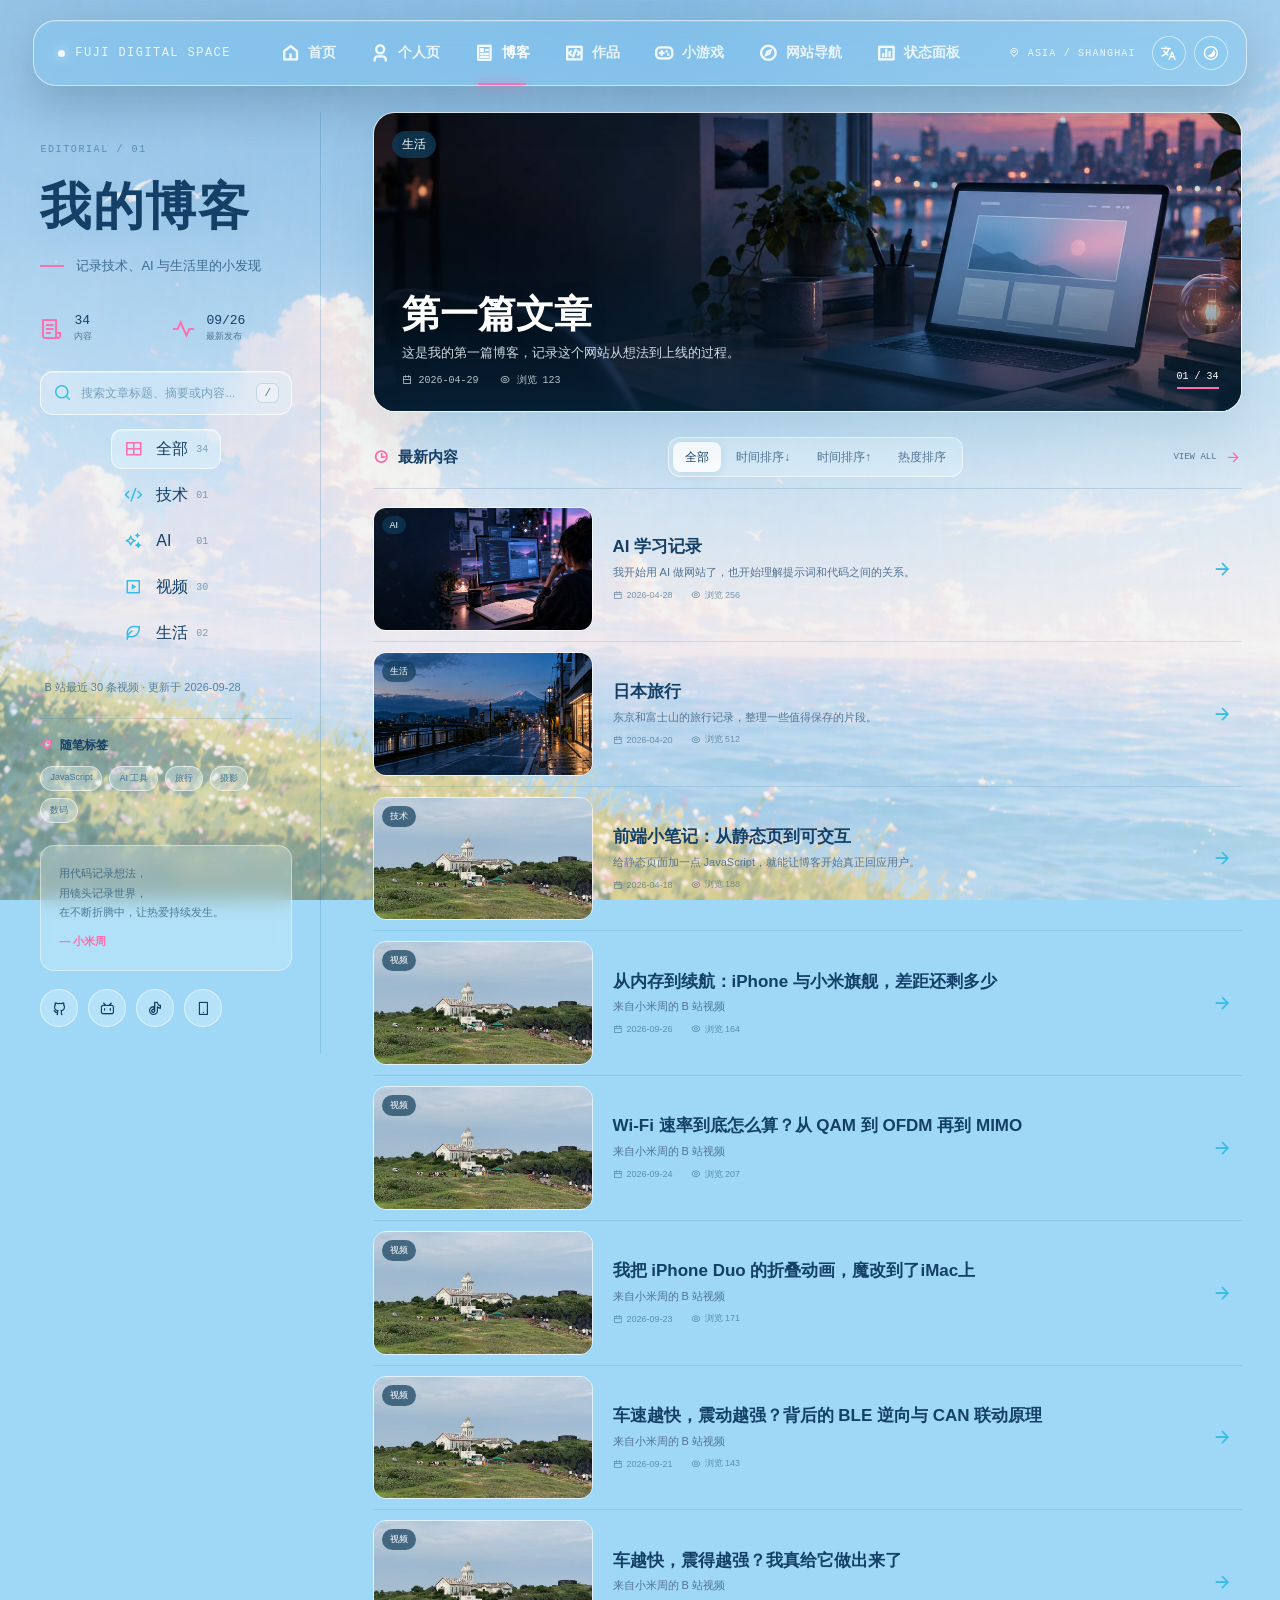
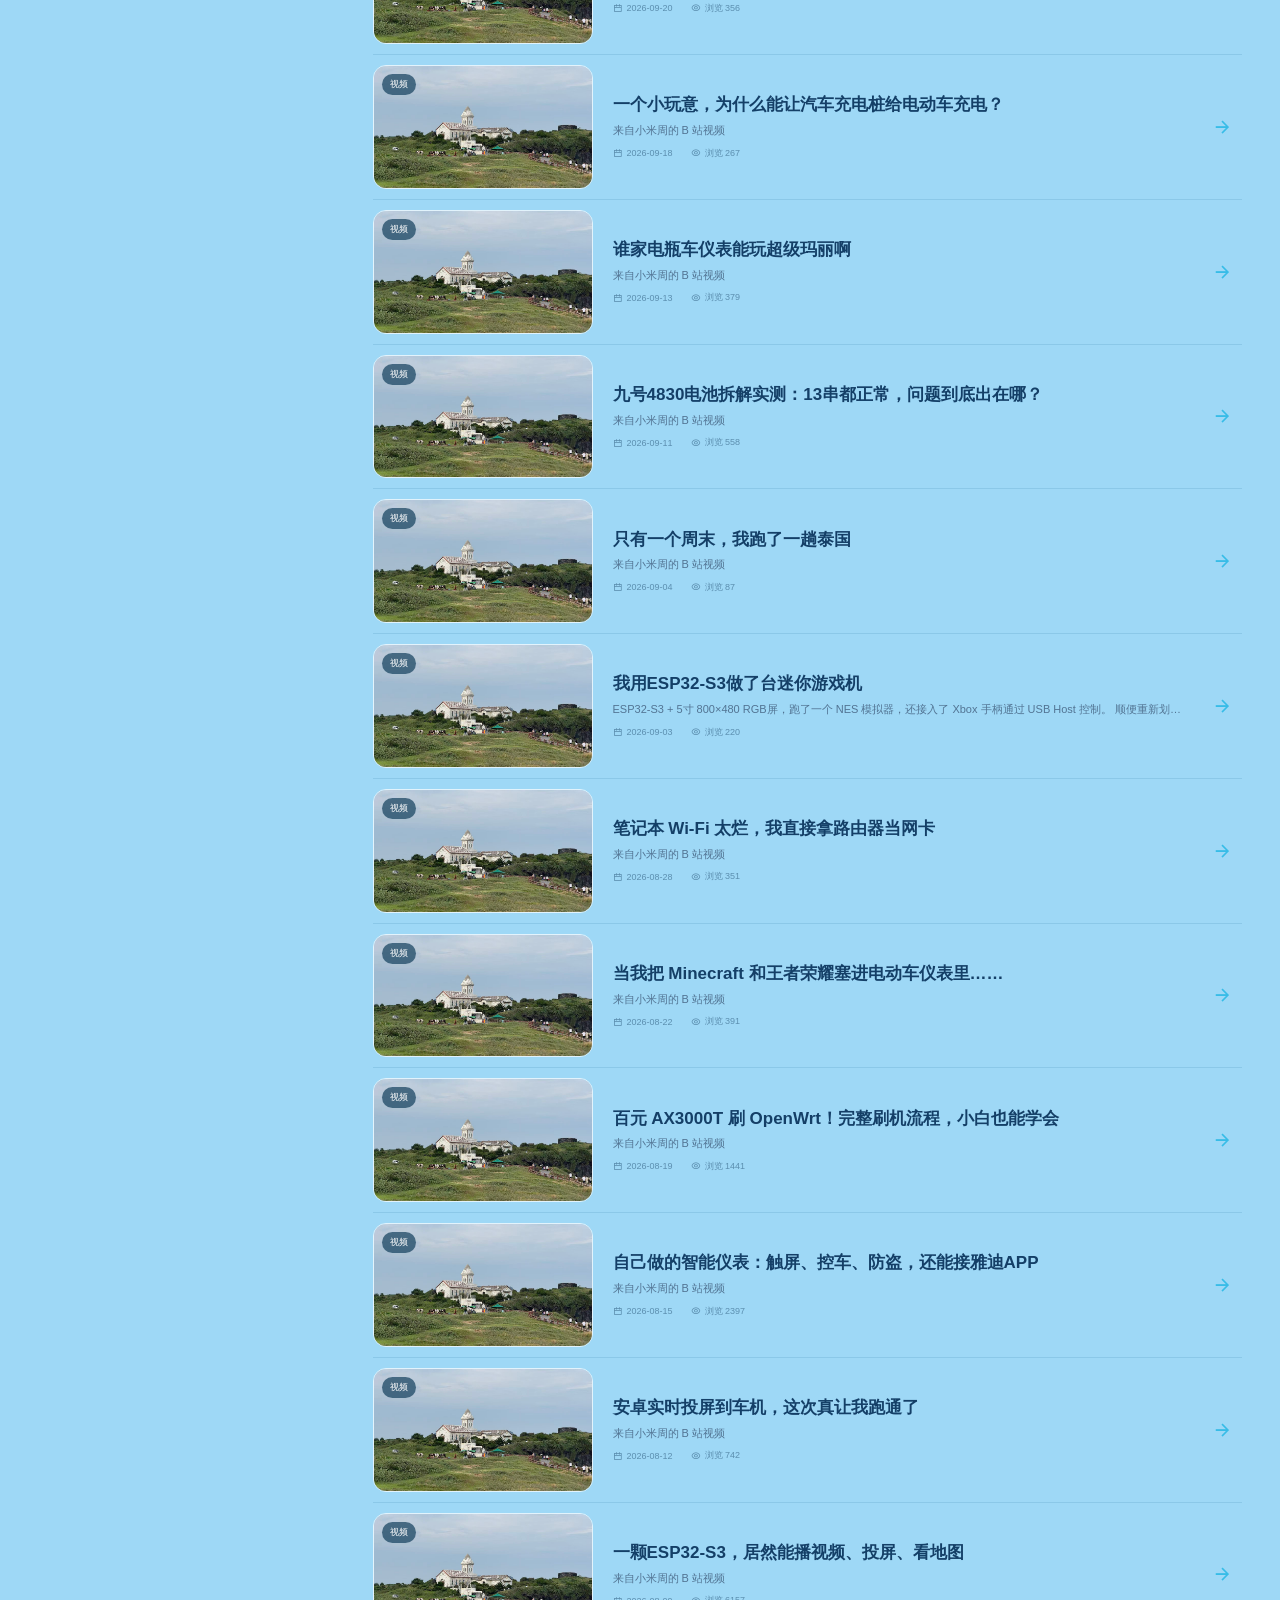
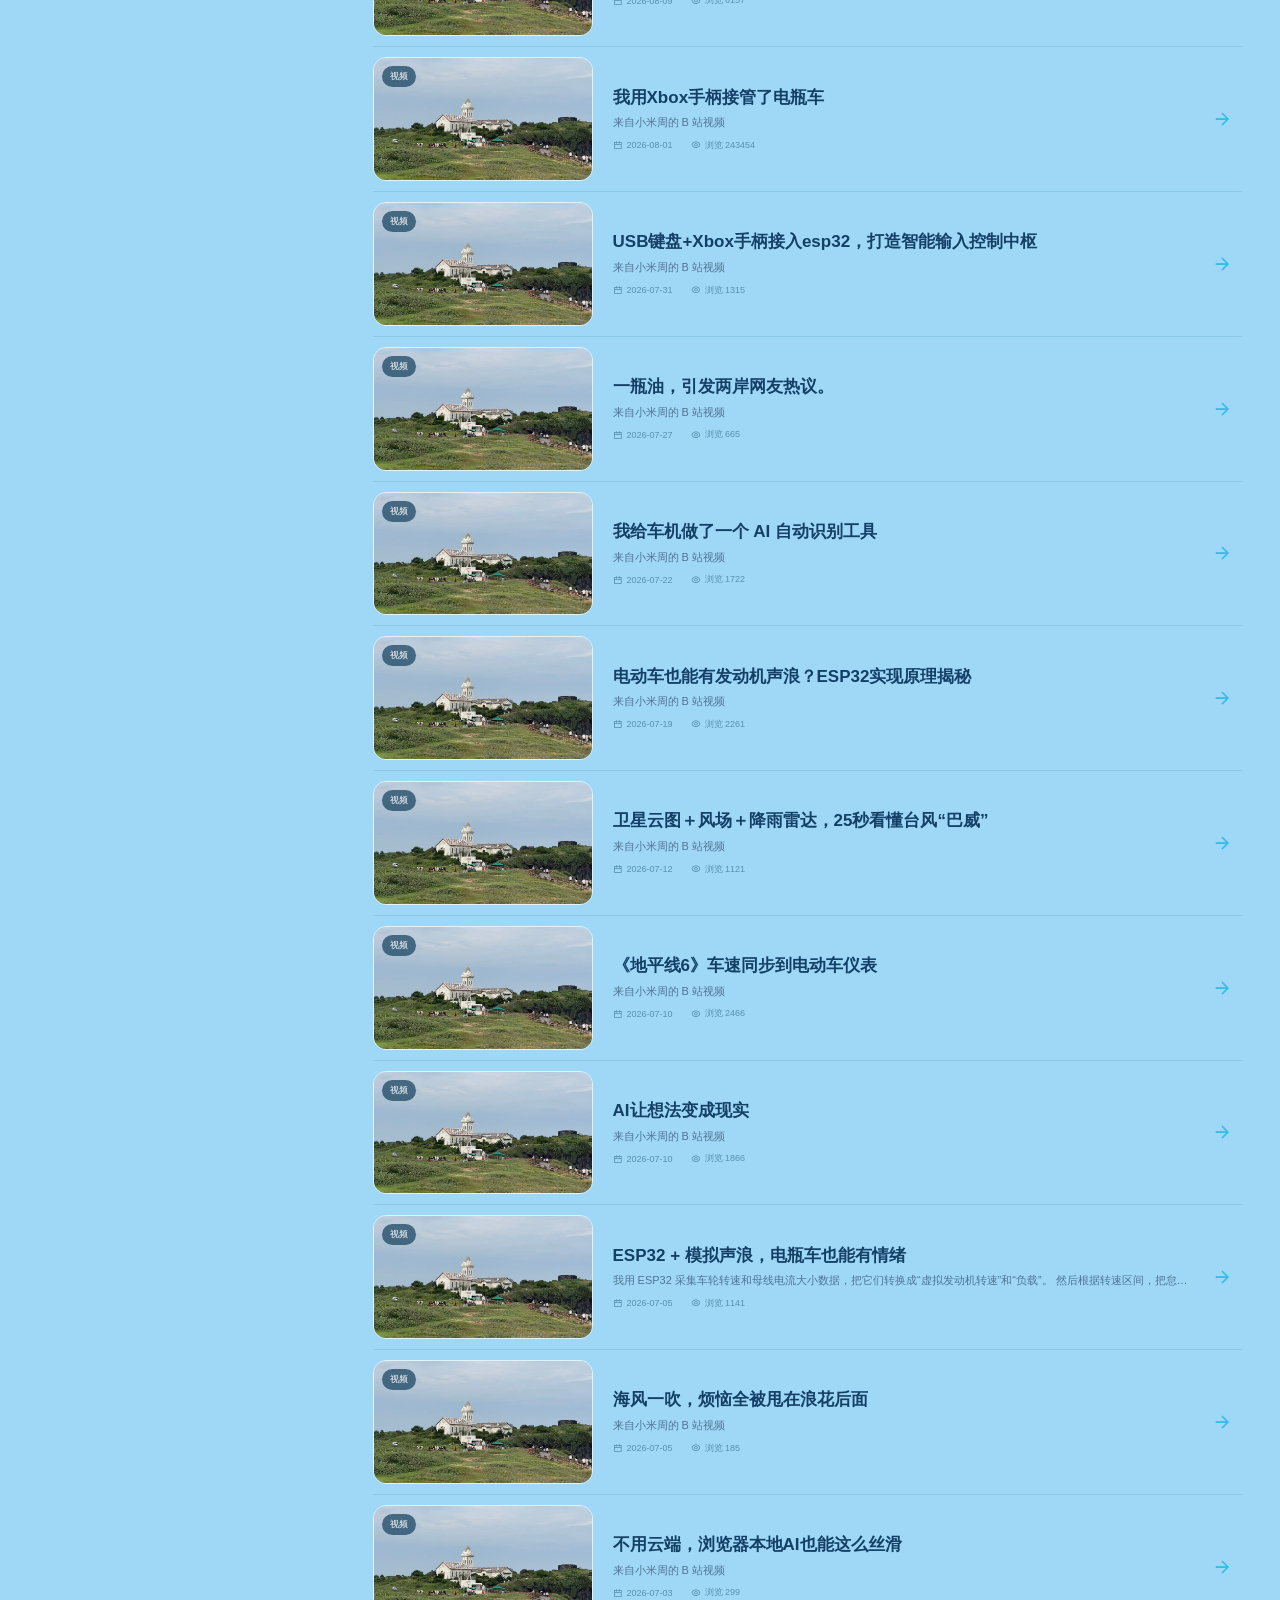
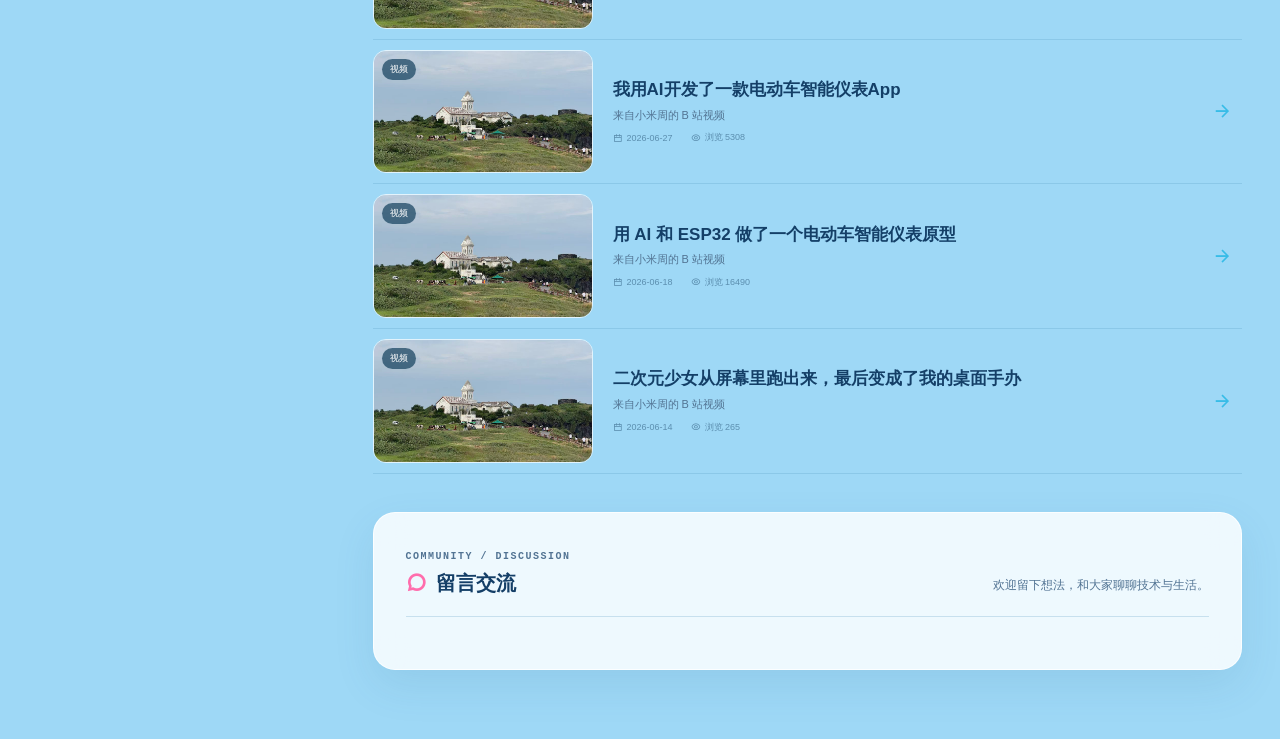
==== commit 16887c30: "新增作品展示并更新签证页面" ====
--- a/blog.html
+++ b/blog.html
@@ -11,7 +11,7 @@
 
 <body class="blog-page">
 <a class="skip-link" href="#mainContent">跳到主内容</a>
-<div class="site-bg" style="background-image: url('bbg.png');"></div>
+<div class="site-bg" style="background-image: url('assets/images/bbg.png');"></div>
 <div class="site-overlay"></div>
 
 <nav class="site-nav unified-nav" aria-label="主导航">
@@ -23,6 +23,7 @@
         <a href="index.html" class="nav-link" aria-label="首页" data-i18n-aria="home"><i class="ri-home-5-line" aria-hidden="true"></i><span data-i18n="home">首页</span></a>
         <a href="home.html" class="nav-link" aria-label="个人页" data-i18n-aria="profile"><i class="ri-user-3-line" aria-hidden="true"></i><span data-i18n="profile">个人页</span></a>
         <a href="blog.html" class="nav-link active" aria-label="博客" data-i18n-aria="blog" aria-current="page"><i class="ri-article-line" aria-hidden="true"></i><span data-i18n="blog">博客</span></a>
+        <a href="projects.html" class="nav-link" aria-label="作品" data-i18n-aria="projects"><i class="ri-code-box-line" aria-hidden="true"></i><span data-i18n="projects">作品</span></a>
         <a href="games.html" class="nav-link" aria-label="小游戏" data-i18n-aria="games"><i class="ri-gamepad-line" aria-hidden="true"></i><span data-i18n="games">小游戏</span></a>
         <a href="nav.html" class="nav-link" aria-label="网站导航" data-i18n-aria="siteNav"><i class="ri-compass-3-line" aria-hidden="true"></i><span data-i18n="siteNav">网站导航</span></a>
         <a href="dashboard.html" class="nav-link" aria-label="状态面板" data-i18n-aria="dashboard"><i class="ri-bar-chart-box-line" aria-hidden="true"></i><span data-i18n="dashboard">状态面板</span></a>
@@ -97,7 +98,13 @@
         <p id="emptyState" class="empty-state" data-i18n="emptyState">没有找到匹配的文章，换个关键词试试。</p>
 
         <section class="comments-panel" aria-label="评论区">
-            <h2><i class="ri-chat-3-line"></i> 评论区</h2>
+            <div class="comments-heading">
+                <div>
+                    <span class="comments-kicker">COMMUNITY / DISCUSSION</span>
+                    <h2><i class="ri-chat-3-line" aria-hidden="true"></i> 留言交流</h2>
+                </div>
+                <p>欢迎留下想法，和大家聊聊技术与生活。</p>
+            </div>
             <div class="giscus"></div>
         </section>
     </section>
@@ -106,7 +113,7 @@
 <div id="postModal" class="post-modal" role="dialog" aria-modal="true" aria-labelledby="postTitle">
     <article class="post-dialog">
         <div class="post-detail-hero">
-            <img id="postImage" src="" alt="">
+            <img id="postImage" src="" alt="" referrerpolicy="no-referrer">
             <span class="post-detail-shade" aria-hidden="true"></span>
             <button id="closePost" class="close-button post-detail-close" type="button" aria-label="关闭文章详情"><i class="ri-close-line" aria-hidden="true"></i></button>
             <div class="post-detail-heading">
@@ -148,7 +155,7 @@
         data-reactions-enabled="1"
         data-emit-metadata="0"
         data-input-position="bottom"
-        data-theme="preferred_color_scheme"
+        data-theme="noborder_light"
         data-lang="zh-CN"
         crossorigin="anonymous"
         async>
@@ -391,7 +398,7 @@
         featuredPost.hidden = false;
         featuredPost.innerHTML = `
             <button type="button" data-id="${escapeHtml(featured.id)}">
-                <img src="${escapeHtml(featured.image)}" alt="${escapeHtml(featured.title)}封面" decoding="async" onerror="this.onerror=null;this.src='bg.jpg'">
+                <img src="${escapeHtml(featured.image)}" alt="${escapeHtml(featured.title)}封面" referrerpolicy="no-referrer" decoding="async" onerror="this.onerror=null;this.src='assets/images/bg.jpg'">
                 <span class="featured-shade" aria-hidden="true"></span>
                 <span class="post-category">${escapeHtml(categoryLabel(featured.category, lang))}</span>
                 <span class="featured-copy">
@@ -410,7 +417,7 @@
     postGrid.innerHTML = filtered.slice(1).map((post) => `
         <button class="post-card" type="button" data-id="${escapeHtml(post.id)}">
             <span class="post-thumb">
-                <img src="${escapeHtml(post.image)}" alt="${escapeHtml(post.title)}封面" loading="lazy" decoding="async" onerror="this.onerror=null;this.src='bg.jpg'">
+                <img src="${escapeHtml(post.image)}" alt="${escapeHtml(post.title)}封面" referrerpolicy="no-referrer" loading="lazy" decoding="async" onerror="this.onerror=null;this.src='assets/images/bg.jpg'">
                 <span class="post-category">${escapeHtml(categoryLabel(post.category, lang))}</span>
             </span>
             <span class="post-content">
@@ -443,7 +450,7 @@
     const postImage = document.getElementById("postImage");
     postImage.onerror = function() {
         this.onerror = null;
-        this.src = "bg.jpg";
+        this.src = "assets/images/bg.jpg";
     };
     postImage.src = post.image;
     postImage.alt = `${post.title}封面`;
--- a/style.css
+++ b/style.css
@@ -657,7 +657,7 @@
 
 .home-nav {
     display: grid;
-    grid-template-columns: repeat(5, minmax(72px, 1fr));
+    grid-template-columns: repeat(6, minmax(72px, 1fr));
     align-items: stretch;
     gap: 3px;
     padding: 0 clamp(14px, 1.7vw, 26px);
@@ -4150,22 +4150,70 @@
 }
 
 .blog-page .comments-panel {
-    margin-top: 32px;
-    border-color: rgba(255, 255, 255, 0.62);
-    background: rgba(230, 247, 255, 0.42);
-    box-shadow: 0 18px 38px rgba(47, 105, 141, 0.1);
+    margin-top: 38px;
+    padding: clamp(20px, 3vw, 32px);
+    border-color: rgba(255, 255, 255, 0.76);
+    border-radius: 22px;
+    background: rgba(250, 253, 255, 0.88);
+    box-shadow: 0 16px 42px rgba(37, 100, 140, 0.1);
+    -webkit-backdrop-filter: blur(18px);
+}
+
+.blog-page .comments-heading {
+    display: flex;
+    align-items: end;
+    justify-content: space-between;
+    gap: 12px 24px;
+    padding-bottom: 19px;
+    border-bottom: 1px solid var(--blog-line);
+}
+
+.blog-page .comments-kicker {
+    color: var(--blog-muted);
+    font: 700 10px/1.4 Consolas, monospace;
+    letter-spacing: 0.15em;
 }
 
 .blog-page .comments-panel h2 {
     display: flex;
     align-items: center;
     gap: 9px;
+    margin: 6px 0 0;
     color: var(--blog-ink);
-    font-size: 18px;
+    font-size: 20px;
+    line-height: 1.35;
 }
 
 .blog-page .comments-panel h2 i {
     color: var(--blog-pink);
+}
+
+.blog-page .comments-heading p {
+    margin: 0 0 2px;
+    color: var(--blog-muted);
+    font-size: 12px;
+    line-height: 1.6;
+}
+
+.blog-page .comments-panel .giscus {
+    padding-top: 20px;
+}
+
+.blog-page .comments-panel .giscus-frame {
+    display: block;
+    width: 100%;
+}
+
+@media (max-width: 600px) {
+    .blog-page .comments-heading {
+        align-items: flex-start;
+        flex-direction: column;
+        padding-bottom: 16px;
+    }
+
+    .blog-page .comments-panel .giscus {
+        padding-top: 16px;
+    }
 }
 
 .blog-page .post-modal,
@@ -4636,7 +4684,7 @@
 }
 
 /* Shared site navigation: desktop glass bar + mobile bottom dock */
-:is(.profile-page, .blog-page, .games-page, .portal-page, .dashboard-page) {
+:is(.profile-page, .blog-page, .games-page, .portal-page, .dashboard-page, .projects-page) {
     --dock-accent: #ff77b8;
     --dock-icon: rgba(205, 237, 252, 0.9);
     --dock-text: rgba(229, 244, 252, 0.76);
@@ -4809,7 +4857,7 @@
         min-width: 0;
         height: 62px;
         display: grid;
-        grid-template-columns: repeat(6, minmax(0, 1fr));
+        grid-template-columns: repeat(7, minmax(0, 1fr));
         gap: 2px;
         margin: 0;
     }
@@ -4983,3 +5031,328 @@
         bottom: calc(100% + 8px);
     }
 }
+
+/* Projects / work */
+.projects-page .site-bg {
+    filter: saturate(0.82) brightness(0.44);
+}
+
+.projects-page .site-overlay {
+    background: linear-gradient(180deg, rgba(4, 20, 35, 0.66), rgba(5, 18, 33, 0.89));
+    backdrop-filter: blur(5px);
+}
+
+.projects-main {
+    position: relative;
+    z-index: 3;
+    width: min(1200px, calc(100% - 48px));
+    margin: 0 auto;
+    padding: 120px 0 100px;
+}
+
+.projects-hero {
+    max-width: 850px;
+    margin-bottom: 0;
+}
+
+.projects-kicker,
+.projects-section-heading span,
+.projects-site-card > div > span {
+    color: #80dff4;
+    font: 700 11px/1.5 Consolas, "SFMono-Regular", monospace;
+    letter-spacing: 0.2em;
+}
+
+.projects-kicker {
+    display: flex;
+    align-items: center;
+    gap: 10px;
+    margin-bottom: 16px;
+}
+
+.projects-kicker .status-dot {
+    width: 7px;
+    height: 7px;
+    border-radius: 50%;
+    background: #75e6de;
+    box-shadow: 0 0 14px #75e6de;
+}
+
+.projects-hero h1 {
+    max-width: 780px;
+    font-size: clamp(44px, 6.2vw, 80px);
+    font-weight: 750;
+    line-height: 1.1;
+    letter-spacing: -0.07em;
+}
+
+.projects-hero h1 span {
+    display: block;
+    color: #8ce7f6;
+}
+
+.projects-intro {
+    max-width: 620px;
+    margin-top: 20px;
+    color: rgba(229, 244, 252, 0.77);
+    font-size: clamp(15px, 1.5vw, 18px);
+    line-height: 1.8;
+}
+
+.projects-github,
+.project-action,
+.projects-site-card a {
+    display: inline-flex;
+    align-items: center;
+    gap: 10px;
+    color: #bff7ff;
+    font-weight: 700;
+    text-decoration: none;
+    transition: color 0.2s ease, transform 0.2s ease;
+}
+
+.projects-github {
+    margin-top: 22px;
+    padding-bottom: 8px;
+    border-bottom: 1px solid rgba(173, 241, 251, 0.45);
+}
+
+.projects-github:hover,
+.project-action:hover,
+.projects-site-card a:hover {
+    color: #fff;
+    transform: translateX(3px);
+}
+
+.projects-github:focus-visible,
+.project-action:focus-visible,
+.projects-site-card a:focus-visible {
+    outline: 2px solid #bff7ff;
+    outline-offset: 5px;
+}
+
+.projects-section {
+    margin-top: 72px;
+}
+
+.projects-hero + .projects-section {
+    margin-top: 40px;
+}
+
+.projects-section-heading {
+    display: flex;
+    align-items: end;
+    justify-content: space-between;
+    gap: 20px;
+    margin-bottom: 24px;
+}
+
+.projects-section-heading h2 {
+    margin-top: 9px;
+    font-size: clamp(26px, 3vw, 38px);
+    letter-spacing: -0.04em;
+}
+
+.projects-section-heading > p {
+    padding-bottom: 4px;
+    color: rgba(224, 240, 251, 0.62);
+    font-size: 13px;
+}
+
+.projects-feature-grid,
+.projects-more-grid {
+    display: grid;
+    grid-template-columns: repeat(2, minmax(0, 1fr));
+    gap: 20px;
+}
+
+.project-card {
+    min-width: 0;
+    overflow: hidden;
+    border: 1px solid rgba(164, 225, 246, 0.19);
+    border-radius: 28px;
+    background: rgba(13, 39, 59, 0.75);
+    box-shadow: inset 0 1px rgba(255, 255, 255, 0.08), 0 20px 50px rgba(0, 8, 20, 0.16);
+    backdrop-filter: blur(20px);
+}
+
+.project-card-feature {
+    display: flex;
+    flex-direction: column;
+}
+
+.project-art {
+    position: relative;
+    display: flex;
+    align-items: center;
+    justify-content: center;
+    min-height: 240px;
+    overflow: hidden;
+    background: radial-gradient(circle at 50% 45%, rgba(119, 234, 242, 0.27), transparent 34%), linear-gradient(135deg, #123d56, #081b33);
+}
+
+.project-card-nes .project-art {
+    background: radial-gradient(circle at 50% 45%, rgba(247, 146, 201, 0.28), transparent 34%), linear-gradient(135deg, #403454, #131b38);
+}
+
+.project-art::before,
+.project-art::after {
+    content: "";
+    position: absolute;
+    width: 110%;
+    height: 1px;
+    background: rgba(188, 241, 252, 0.14);
+    transform: rotate(-21deg);
+}
+
+.project-art::before { top: 31%; }
+.project-art::after { bottom: 25%; }
+
+.project-art-orbit {
+    position: absolute;
+    width: 195px;
+    height: 195px;
+    border: 1px solid rgba(194, 244, 251, 0.35);
+    border-radius: 50%;
+    box-shadow: 0 0 0 28px rgba(183, 234, 248, 0.035), 0 0 0 60px rgba(183, 234, 248, 0.025);
+}
+
+.project-art > i {
+    z-index: 1;
+    color: #c3f8ff;
+    font-size: 90px;
+    line-height: 1;
+    filter: drop-shadow(0 0 25px rgba(146, 236, 250, 0.58));
+}
+
+.project-card-nes .project-art > i { color: #ffd6ea; }
+
+.project-art-code {
+    position: absolute;
+    z-index: 1;
+    right: 25px;
+    bottom: 22px;
+    color: rgba(233, 250, 255, 0.73);
+    font: 11px Consolas, monospace;
+    letter-spacing: 0.12em;
+}
+
+.project-card-body {
+    display: flex;
+    flex: 1;
+    flex-direction: column;
+    align-items: flex-start;
+    padding: 29px;
+}
+
+.project-eyebrow {
+    display: flex;
+    gap: 13px;
+    color: #8ce7f6;
+    font: 700 11px/1.4 Consolas, monospace;
+    letter-spacing: 0.1em;
+    text-transform: uppercase;
+}
+
+.project-eyebrow span { color: rgba(215, 238, 249, 0.56); }
+
+.project-card h3 {
+    margin-top: 13px;
+    font-size: clamp(24px, 2.8vw, 33px);
+    letter-spacing: -0.04em;
+}
+
+.project-summary {
+    margin-top: 14px;
+    color: rgba(228, 243, 251, 0.76);
+    line-height: 1.75;
+}
+
+.project-tags {
+    display: flex;
+    flex-wrap: wrap;
+    gap: 8px;
+    margin-top: 20px;
+    list-style: none;
+}
+
+.project-tags li {
+    padding: 6px 10px;
+    border: 1px solid rgba(147, 222, 241, 0.25);
+    border-radius: 100px;
+    color: #cbf4fc;
+    background: rgba(128, 224, 244, 0.07);
+    font-size: 11px;
+}
+
+.project-availability {
+    display: flex;
+    align-items: baseline;
+    gap: 7px;
+    margin-top: 23px;
+    color: rgba(227, 242, 248, 0.6);
+    font-size: 12px;
+    line-height: 1.65;
+}
+
+.project-action {
+    margin-top: auto;
+    padding-top: 21px;
+    font-size: 14px;
+}
+
+.project-card-small {
+    display: flex;
+    gap: 4px;
+    min-height: 230px;
+}
+
+.project-card-small .project-card-body { padding: 25px 22px 24px 6px; }
+.project-card-small h3 { font-size: 22px; }
+.project-card-small .project-summary { margin-top: 10px; font-size: 13px; }
+.project-card-small .project-availability { margin-top: 12px; }
+.project-card-small .project-action { padding-top: 12px; }
+
+.project-small-icon {
+    flex: 0 0 80px;
+    padding-top: 27px;
+    color: #93ecf5;
+    font-size: 34px;
+    text-align: center;
+}
+
+.projects-site-card {
+    display: flex;
+    align-items: center;
+    justify-content: space-between;
+    gap: 24px;
+    margin-top: 72px;
+    padding: 32px;
+    border: 1px solid rgba(164, 225, 246, 0.19);
+    border-radius: 28px;
+    background: linear-gradient(115deg, rgba(18, 66, 88, 0.87), rgba(31, 38, 70, 0.78));
+}
+
+.projects-site-card h2 { margin-top: 10px; font-size: 23px; }
+.projects-site-card p { max-width: 580px; margin-top: 9px; color: rgba(228, 243, 251, 0.7); line-height: 1.7; }
+.projects-site-card a { flex: 0 0 auto; font-size: 13px; }
+
+@media (max-width: 820px) {
+    .projects-main { width: min(100% - 30px, 680px); padding: 48px 0 calc(125px + env(safe-area-inset-bottom)); }
+    .projects-hero h1 { font-size: clamp(39px, 9vw, 62px); }
+    .projects-feature-grid, .projects-more-grid { grid-template-columns: 1fr; }
+    .projects-section { margin-top: 56px; }
+    .project-art { min-height: 210px; }
+    .projects-site-card { margin-top: 56px; }
+}
+
+@media (max-width: 520px) {
+    .projects-main { width: calc(100% - 24px); }
+    .projects-section-heading { align-items: start; flex-direction: column; gap: 6px; }
+    .projects-section-heading > p { padding: 0; }
+    .project-card-body { padding: 23px; }
+    .project-card-small { min-height: 0; }
+    .project-small-icon { flex-basis: 61px; padding-top: 24px; font-size: 26px; }
+    .project-card-small .project-card-body { padding: 22px 16px 22px 0; }
+    .projects-site-card { align-items: start; flex-direction: column; padding: 25px; }
+}
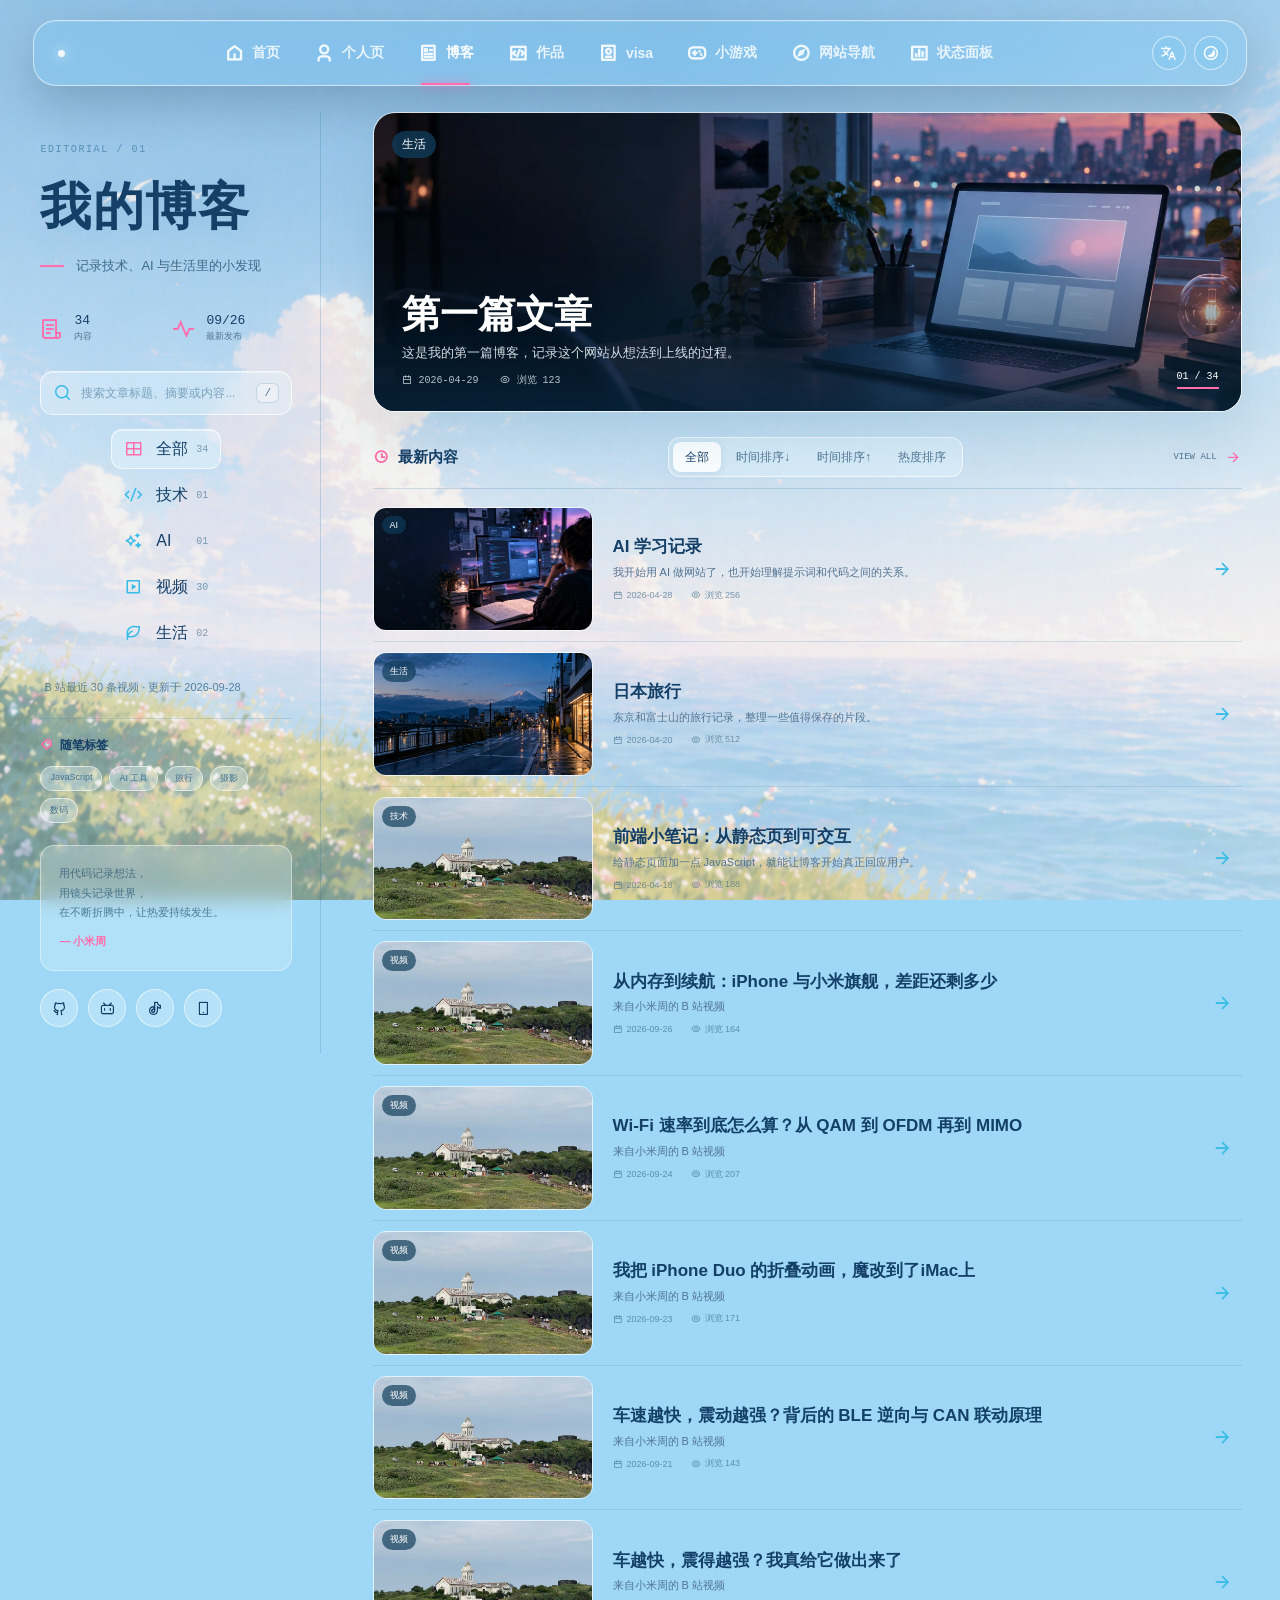
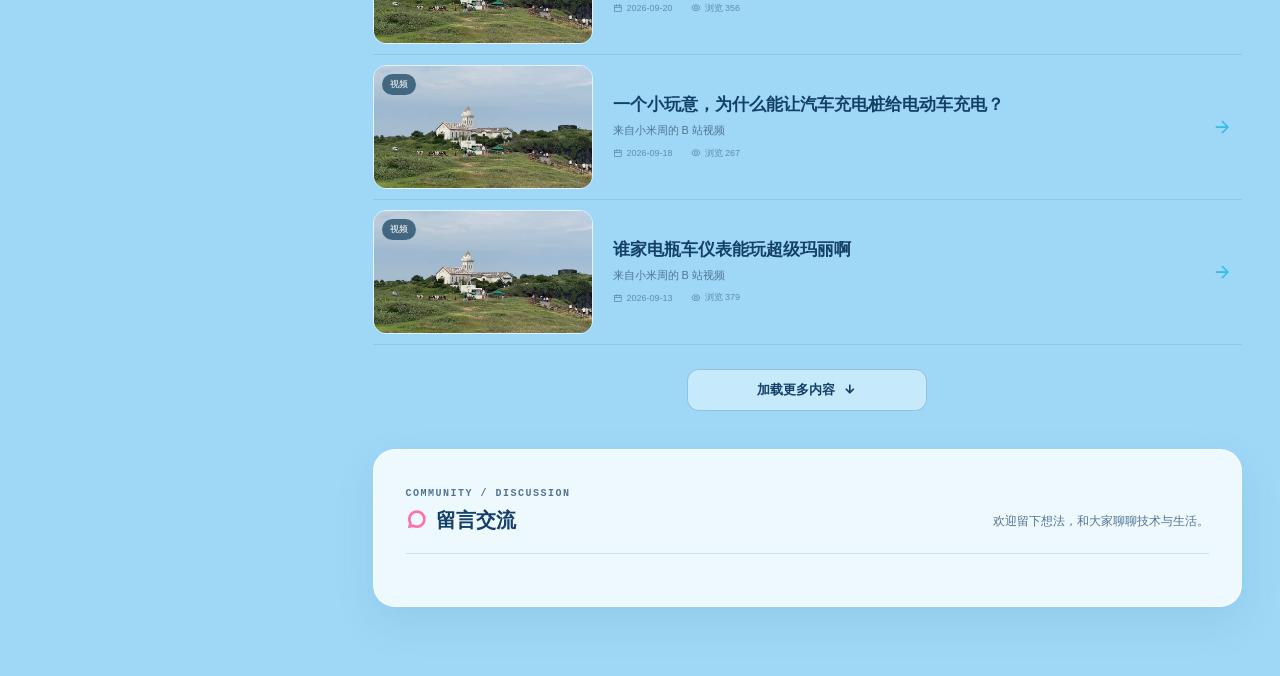
==== commit 7e99cbb7: "完善博客与个人页的社交二维码和内容展示" ====
--- a/blog.html
+++ b/blog.html
@@ -23,7 +23,8 @@
         <a href="index.html" class="nav-link" aria-label="首页" data-i18n-aria="home"><i class="ri-home-5-line" aria-hidden="true"></i><span data-i18n="home">首页</span></a>
         <a href="home.html" class="nav-link" aria-label="个人页" data-i18n-aria="profile"><i class="ri-user-3-line" aria-hidden="true"></i><span data-i18n="profile">个人页</span></a>
         <a href="blog.html" class="nav-link active" aria-label="博客" data-i18n-aria="blog" aria-current="page"><i class="ri-article-line" aria-hidden="true"></i><span data-i18n="blog">博客</span></a>
-        <a href="projects.html" class="nav-link" aria-label="作品" data-i18n-aria="projects"><i class="ri-code-box-line" aria-hidden="true"></i><span data-i18n="projects">作品</span></a>
+        <a href="projects.html" class="nav-link" aria-label="我的作品" data-i18n-aria="projects"><i class="ri-code-box-line" aria-hidden="true"></i><span data-i18n="projects">我的作品</span></a>
+        <a href="visa.html" class="nav-link" aria-label="签证信息" data-i18n-aria="visa"><i class="ri-passport-line" aria-hidden="true"></i><span data-i18n="visa">签证信息</span></a>
         <a href="games.html" class="nav-link" aria-label="小游戏" data-i18n-aria="games"><i class="ri-gamepad-line" aria-hidden="true"></i><span data-i18n="games">小游戏</span></a>
         <a href="nav.html" class="nav-link" aria-label="网站导航" data-i18n-aria="siteNav"><i class="ri-compass-3-line" aria-hidden="true"></i><span data-i18n="siteNav">网站导航</span></a>
         <a href="dashboard.html" class="nav-link" aria-label="状态面板" data-i18n-aria="dashboard"><i class="ri-bar-chart-box-line" aria-hidden="true"></i><span data-i18n="dashboard">状态面板</span></a>
@@ -74,11 +75,11 @@
             <div><span>JavaScript</span><span>AI 工具</span><span>旅行</span><span>摄影</span><span>数码</span></div>
         </div>
         <blockquote>用代码记录想法，<br>用镜头记录世界，<br>在不断折腾中，让热爱持续发生。<cite>— 小米周</cite></blockquote>
-        <div class="blog-socials">
-            <a href="https://github.com/xmz28" target="_blank" rel="noopener" aria-label="GitHub"><i class="ri-github-line"></i></a>
-            <a href="https://space.bilibili.com/338302827" target="_blank" rel="noopener" aria-label="哔哩哔哩"><i class="ri-bilibili-line"></i></a>
-            <a href="https://v.douyin.com/x64M2NbYj0A/" target="_blank" rel="noopener" aria-label="抖音"><i class="ri-tiktok-line"></i></a>
-            <button type="button" onclick="showMobileQR()" aria-label="手机阅读"><i class="ri-smartphone-line"></i></button>
+        <div class="blog-socials" role="group" aria-label="社交与手机访问">
+            <button type="button" data-social-modal="githubModal" aria-label="GitHub"><i class="ri-github-line" aria-hidden="true"></i></button>
+            <button type="button" data-social-modal="biliModal" aria-label="哔哩哔哩"><i class="ri-bilibili-line" aria-hidden="true"></i></button>
+            <button type="button" data-social-modal="douyinModal" aria-label="抖音"><i class="ri-tiktok-line" aria-hidden="true"></i></button>
+            <button type="button" data-social-modal="mobileQrModal" aria-label="手机访问博客页"><i class="ri-smartphone-line" aria-hidden="true"></i></button>
         </div>
     </aside>
 
@@ -95,6 +96,9 @@
             <span>VIEW ALL <i class="ri-arrow-right-line"></i></span>
         </div>
         <section id="postGrid" class="post-grid" aria-label="内容列表"></section>
+        <button id="loadMorePosts" class="feed-more" type="button" aria-controls="postGrid" hidden>
+            <span data-i18n="loadMore">加载更多内容</span><i class="ri-arrow-down-line" aria-hidden="true"></i>
+        </button>
         <p id="emptyState" class="empty-state" data-i18n="emptyState">没有找到匹配的文章，换个关键词试试。</p>
 
         <section class="comments-panel" aria-label="评论区">
@@ -132,18 +136,49 @@
     </article>
 </div>
 
+<div id="githubModal" class="qr-modal" role="dialog" aria-modal="true" aria-label="GitHub 介绍">
+    <div class="qr-box social-box">
+        <button class="modal-close" type="button" aria-label="关闭"><i class="ri-close-line" aria-hidden="true"></i></button>
+        <h2 data-i18n="githubTitle">GitHub：xmz28</h2>
+        <p data-i18n="githubText">这里整理了公开项目、源码和构建说明。扫码或点击按钮查看全部仓库。</p>
+        <div class="social-qr-stage"><img class="social-qr social-qr-square" src="assets/images/github-qr.png" alt="GitHub 链接二维码"></div>
+        <a class="btn social-link" href="https://github.com/xmz28" target="_blank" rel="noopener noreferrer" data-i18n="githubLink">前往 GitHub</a>
+    </div>
+</div>
+
+<div id="biliModal" class="qr-modal" role="dialog" aria-modal="true" aria-label="B站介绍">
+    <div class="qr-box social-box">
+        <button class="modal-close" type="button" aria-label="关闭"><i class="ri-close-line" aria-hidden="true"></i></button>
+        <h2 data-i18n="biliTitle">B站：小米周_bili</h2>
+        <p data-i18n="biliText">这里会更新数码体验、折腾记录和一些轻技术向的视频内容。</p>
+        <div class="social-qr-stage"><img class="social-qr social-qr-square" src="assets/images/bilibili-link-qr.png" alt="B站二维码"></div>
+        <a class="btn social-link" href="https://space.bilibili.com/338302827" target="_blank" rel="noopener noreferrer" data-i18n="biliLink">前往 B站主页</a>
+    </div>
+</div>
+
+<div id="douyinModal" class="qr-modal" role="dialog" aria-modal="true" aria-label="抖音介绍">
+    <div class="qr-box social-box">
+        <button class="modal-close" type="button" aria-label="关闭"><i class="ri-close-line" aria-hidden="true"></i></button>
+        <h2 data-i18n="douyinTitle">抖音：小米周</h2>
+        <p data-i18n="douyinText">抖音会放更短、更直接的日常分享和视频片段。</p>
+        <div class="social-qr-stage"><img class="social-qr social-qr-square" src="assets/images/douyin-link-qr.png" alt="抖音二维码"></div>
+        <a class="btn social-link" href="https://v.douyin.com/x64M2NbYj0A/" target="_blank" rel="noopener noreferrer" data-i18n="douyinLink">前往抖音主页</a>
+    </div>
+</div>
+
 <div id="mobileQrModal" class="qr-modal" role="dialog" aria-modal="true" aria-label="手机阅读二维码">
     <div class="qr-box social-box">
         <button class="modal-close" type="button" aria-label="关闭"><i class="ri-close-line"></i></button>
         <h2 data-i18n="mobileReadTitle">手机阅读</h2>
-        <p data-i18n="mobileReadText">扫码在手机上打开这个博客。</p>
-        <img class="mobile-qr-img" src="https://api.qrserver.com/v1/create-qr-code/?size=220x220&data=https%3A%2F%2Fxmz28.github.io%2Fhello-web" alt="手机阅读二维码">
-        <div class="mobile-url">https://xmz28.github.io/hello-web</div>
-        <a class="btn social-link" href="https://xmz28.github.io/hello-web" target="_blank" rel="noopener" data-i18n="openMobileSite">打开网页</a>
+        <p data-i18n="mobileReadText">扫码在手机上打开这个博客页。</p>
+        <div class="social-qr-stage"><img class="social-qr social-qr-square" src="assets/images/blog-page-qr.png" alt="博客页链接二维码"></div>
+        <div class="mobile-url">https://xmz28.github.io/hello-web/blog.html</div>
+        <a class="btn social-link" href="https://xmz28.github.io/hello-web/blog.html" target="_blank" rel="noopener noreferrer" data-i18n="openMobileSite">打开博客页</a>
     </div>
 </div>
 
 <script src="site.js"></script>
+<script src="social-modals.js"></script>
 <script src="blog-videos.js"></script>
 <script src="https://giscus.app/client.js"
         data-repo="xmz28/hello-web"
@@ -168,15 +203,25 @@
         searchPlaceholder: "搜索文章标题、摘要或内容...",
         emptyState: "没有找到匹配的文章，换个关键词试试。",
         biliWatch: "去 B 站观看",
-        mobileReadTitle: "手机阅读",
-        mobileReadText: "扫码在手机上打开这个博客。",
-        openMobileSite: "打开网页",
+        mobileReadTitle: "手机访问博客页",
+        mobileReadText: "扫码在手机上打开这个博客页。",
+        openMobileSite: "打开博客页",
+        githubTitle: "GitHub：xmz28",
+        githubText: "这里整理了公开项目、源码和构建说明。扫码或点击按钮查看全部仓库。",
+        githubLink: "前往 GitHub",
+        biliTitle: "B站：小米周_bili",
+        biliText: "这里会更新数码体验、折腾记录和一些轻技术向的视频内容。",
+        biliLink: "前往 B站主页",
+        douyinTitle: "抖音：小米周",
+        douyinText: "抖音会放更短、更直接的日常分享和视频片段。",
+        douyinLink: "前往抖音主页",
         views: "浏览",
         sortLabel: "内容排序",
         sortAll: "全部",
         sortTimeDesc: "时间排序↓",
         sortTimeAsc: "时间排序↑",
-        sortViews: "热度排序"
+        sortViews: "热度排序",
+        loadMore: "加载更多内容"
     },
     "zh-TW": {
         blogTitle: "我的部落格",
@@ -184,15 +229,25 @@
         searchPlaceholder: "搜尋文章標題、摘要或內容...",
         emptyState: "沒有找到匹配的文章，換個關鍵字試試。",
         biliWatch: "去 B 站觀看",
-        mobileReadTitle: "手機閱讀",
-        mobileReadText: "掃碼在手機上開啟這個部落格。",
-        openMobileSite: "開啟網頁",
+        mobileReadTitle: "手機瀏覽部落格",
+        mobileReadText: "掃碼在手機上開啟這個部落格頁面。",
+        openMobileSite: "開啟部落格",
+        githubTitle: "GitHub：xmz28",
+        githubText: "這裡整理了公開專案、原始碼和建置說明。掃碼或點擊按鈕查看全部倉庫。",
+        githubLink: "前往 GitHub",
+        biliTitle: "B站：小米周_bili",
+        biliText: "這裡會更新數位體驗、折騰記錄和一些輕技術向的影片內容。",
+        biliLink: "前往 B站主頁",
+        douyinTitle: "抖音：小米周",
+        douyinText: "抖音會放更短、更直接的日常分享和影片片段。",
+        douyinLink: "前往抖音主頁",
         views: "瀏覽",
         sortLabel: "內容排序",
         sortAll: "全部",
         sortTimeDesc: "時間排序↓",
         sortTimeAsc: "時間排序↑",
-        sortViews: "熱度排序"
+        sortViews: "熱度排序",
+        loadMore: "載入更多內容"
     },
     en: {
         blogTitle: "My Blog",
@@ -200,15 +255,25 @@
         searchPlaceholder: "Search titles, summaries, or content...",
         emptyState: "No matching posts. Try another keyword.",
         biliWatch: "Watch on Bilibili",
-        mobileReadTitle: "Read on Phone",
-        mobileReadText: "Scan to open this blog on your phone.",
-        openMobileSite: "Open Site",
+        mobileReadTitle: "Open Blog on Phone",
+        mobileReadText: "Scan to open this blog page on your phone.",
+        openMobileSite: "Open Blog",
+        githubTitle: "GitHub: xmz28",
+        githubText: "Browse public projects, source code, and build guides. Scan the code or use the button below.",
+        githubLink: "Open GitHub",
+        biliTitle: "Bilibili: 小米周_bili",
+        biliText: "Gadget experiences, experiments, and short technical videos are shared here.",
+        biliLink: "Open Bilibili",
+        douyinTitle: "Douyin: 小米周",
+        douyinText: "Short daily clips and quick video updates are shared here.",
+        douyinLink: "Open Douyin",
         views: "Views",
         sortLabel: "Sort content",
         sortAll: "All",
         sortTimeDesc: "Newest first",
         sortTimeAsc: "Oldest first",
-        sortViews: "Most viewed"
+        sortViews: "Most viewed",
+        loadMore: "Load more posts"
     },
     ja: {
         blogTitle: "私のブログ",
@@ -216,15 +281,25 @@
         searchPlaceholder: "タイトル、概要、本文を検索...",
         emptyState: "一致する記事がありません。別のキーワードを試してください。",
         biliWatch: "Bilibili で見る",
-        mobileReadTitle: "スマホで読む",
-        mobileReadText: "QR コードを読み取ってスマホで開けます。",
-        openMobileSite: "サイトを開く",
+        mobileReadTitle: "スマホでブログを見る",
+        mobileReadText: "QR コードを読み取ってこのブログページを開けます。",
+        openMobileSite: "ブログを開く",
+        githubTitle: "GitHub：xmz28",
+        githubText: "公開プロジェクト、ソースコード、ビルド手順をまとめています。QR コードか下のボタンから開けます。",
+        githubLink: "GitHub を開く",
+        biliTitle: "Bilibili：小米周_bili",
+        biliText: "ガジェット体験、試行錯誤の記録、軽めの技術動画を投稿しています。",
+        biliLink: "Bilibili を開く",
+        douyinTitle: "Douyin：小米周",
+        douyinText: "短い日常の共有や動画クリップを投稿しています。",
+        douyinLink: "Douyin を開く",
         views: "閲覧",
         sortLabel: "コンテンツの並び順",
         sortAll: "すべて",
         sortTimeDesc: "新しい順",
         sortTimeAsc: "古い順",
-        sortViews: "閲覧数順"
+        sortViews: "閲覧数順",
+        loadMore: "さらに表示"
     }
 };
 
@@ -355,12 +430,13 @@
 const searchInput = document.getElementById("searchInput");
 const tabs = document.querySelectorAll(".tab");
 const sortButtons = document.querySelectorAll(".feed-sort button");
+const loadMorePosts = document.getElementById("loadMorePosts");
 const emptyState = document.getElementById("emptyState");
 const modal = document.getElementById("postModal");
 const closePost = document.getElementById("closePost");
-const mobileQrModal = document.getElementById("mobileQrModal");
 let activeCategory = "全部";
 let activeSort = "all";
+let visiblePostCount = 10;
 let lastFocusedElement = null;
 let bodyOverflowBeforePost = "";
 const postBackground = document.querySelectorAll(".skip-link, .site-nav, .blog-main");
@@ -414,7 +490,7 @@
         featuredPost.innerHTML = "";
     }
 
-    postGrid.innerHTML = filtered.slice(1).map((post) => `
+    postGrid.innerHTML = filtered.slice(1, visiblePostCount + 1).map((post) => `
         <button class="post-card" type="button" data-id="${escapeHtml(post.id)}">
             <span class="post-thumb">
                 <img src="${escapeHtml(post.image)}" alt="${escapeHtml(post.title)}封面" referrerpolicy="no-referrer" loading="lazy" decoding="async" onerror="this.onerror=null;this.src='assets/images/bg.jpg'">
@@ -432,6 +508,7 @@
         </button>
     `).join("");
 
+    loadMorePosts.hidden = filtered.length - 1 <= visiblePostCount;
     emptyState.classList.toggle("show", filtered.length === 0);
     document.getElementById("postCount").textContent = String(posts.length).padStart(2, "0");
     const latestDate = posts.reduce((latest, post) => post.date > latest ? post.date : latest, "");
@@ -502,6 +579,7 @@
             item.classList.toggle("active", selected);
             item.setAttribute("aria-pressed", String(selected));
         });
+        visiblePostCount = 10;
         renderPosts();
     });
 });
@@ -510,11 +588,21 @@
     button.addEventListener("click", () => {
         activeSort = button.dataset.sort;
         sortButtons.forEach((item) => item.setAttribute("aria-pressed", String(item === button)));
+        visiblePostCount = 10;
         renderPosts();
     });
 });
 
-searchInput.addEventListener("input", renderPosts);
+searchInput.addEventListener("input", () => {
+    visiblePostCount = 10;
+    renderPosts();
+});
+
+loadMorePosts.addEventListener("click", () => {
+    visiblePostCount += 15;
+    renderPosts();
+    if (loadMorePosts.hidden) postGrid.lastElementChild?.focus();
+});
 
 postGrid.addEventListener("click", (event) => {
     const card = event.target.closest(".post-card");
@@ -534,28 +622,10 @@
 document.addEventListener("keydown", (event) => {
     if (event.key === "Escape") {
         if (modal.classList.contains("show")) closeModal();
-        if (mobileQrModal.classList.contains("show")) closeMobileQR();
     }
-    if (event.key === "/" && document.activeElement !== searchInput && !modal.classList.contains("show") && !mobileQrModal.classList.contains("show")) {
+    if (event.key === "/" && document.activeElement !== searchInput && !modal.classList.contains("show") && !document.querySelector(".qr-modal.show")) {
         event.preventDefault();
         searchInput.focus();
-    }
-});
-
-function showMobileQR() {
-    lastFocusedElement = document.activeElement;
-    mobileQrModal.classList.add("show");
-    mobileQrModal.querySelector(".modal-close").focus();
-}
-
-function closeMobileQR() {
-    mobileQrModal.classList.remove("show");
-    if (lastFocusedElement) lastFocusedElement.focus();
-}
-
-mobileQrModal.addEventListener("click", (event) => {
-    if (event.target === mobileQrModal || event.target.closest(".modal-close")) {
-        closeMobileQR();
     }
 });
 
--- a/style.css
+++ b/style.css
@@ -664,7 +664,7 @@
 }
 
 .home-nav-link,
-.project-link {
+.home-feature-link {
     color: rgba(240, 249, 255, 0.88);
     text-decoration: none;
 }
@@ -709,7 +709,7 @@
     transform: scale(1.08);
 }
 
-.project-link {
+.home-feature-link {
     min-height: 118px;
     display: grid;
     place-items: center;
@@ -724,33 +724,33 @@
     transition: transform 0.24s ease, border-color 0.24s ease, background 0.24s ease;
 }
 
-.project-link > i:first-child {
+.home-feature-link > i:first-child {
     color: #ff89c5;
     font-size: 38px;
     filter: drop-shadow(0 0 10px rgba(255, 111, 186, 0.5));
 }
 
-.project-link span {
+.home-feature-link span {
     color: #ff91c9;
     font-size: 14px;
     font-weight: 700;
     white-space: nowrap;
 }
 
-.project-arrow {
+.home-feature-arrow {
     position: absolute;
     opacity: 0;
 }
 
-.project-link:hover,
-.project-link:focus-visible {
+.home-feature-link:hover,
+.home-feature-link:focus-visible {
     transform: translateY(-4px);
     border-color: rgba(255, 145, 201, 0.68);
     background: linear-gradient(145deg, rgba(255, 111, 186, 0.17), rgba(104, 203, 255, 0.12));
 }
 
 .home-nav-link:focus-visible,
-.project-link:focus-visible {
+.home-feature-link:focus-visible {
     outline: 2px solid #c9f3ff;
     outline-offset: 3px;
 }
@@ -790,7 +790,7 @@
     50% { opacity: 1; }
 }
 
-@media (max-width: 1120px) {
+@media (max-width: 1280px) {
     .home-page {
         overflow-y: auto;
     }
@@ -819,7 +819,7 @@
         padding-top: 12px;
     }
 
-    .project-link {
+    .home-feature-link {
         grid-column: 2;
         grid-row: 1;
         min-height: 118px;
@@ -956,7 +956,7 @@
         font-size: 12px;
     }
 
-    .project-link {
+    .home-feature-link {
         grid-column: 1;
         grid-row: auto;
         min-width: 0;
@@ -969,15 +969,15 @@
         border-radius: 18px;
     }
 
-    .project-link > i:first-child {
+    .home-feature-link > i:first-child {
         font-size: 27px;
     }
 
-    .project-link span {
+    .home-feature-link span {
         font-size: 13px;
     }
 
-    .project-arrow {
+    .home-feature-arrow {
         position: static;
         justify-self: end;
         color: #ff91c9;
@@ -996,7 +996,7 @@
     }
 
     .home-nav-link,
-    .project-link,
+    .home-feature-link,
     .home-nav-link i {
         transition: none;
     }
@@ -1524,14 +1524,6 @@
     border-radius: 50%;
     cursor: pointer;
     box-shadow: 0 10px 24px rgba(15, 23, 42, 0.22);
-}
-
-.mobile-qr-img {
-    width: 220px;
-    max-width: 70vw;
-    padding: 10px;
-    border-radius: 12px;
-    background: #fff;
 }
 
 .mobile-url {
@@ -3021,6 +3013,8 @@
 }
 
 .launch-module {
+    z-index: 5;
+    overflow: visible;
     padding: 16px 20px 18px;
 }
 
@@ -3032,6 +3026,7 @@
 
 .launch-grid a,
 .launch-grid button {
+    position: relative;
     min-height: 64px;
     display: grid;
     grid-template-columns: 36px 1fr auto;
@@ -3086,6 +3081,55 @@
 
 .launch-grid > * > i:last-child {
     color: var(--profile-cyan);
+}
+
+.launch-preview {
+    position: absolute;
+    z-index: 6;
+    left: 50%;
+    bottom: calc(100% + 12px);
+    display: grid;
+    justify-items: center;
+    gap: 7px;
+    width: min(250px, calc(100vw - 40px));
+    padding: 15px;
+    border: 1px solid rgba(117, 220, 255, 0.48);
+    border-radius: 16px;
+    color: #effaff;
+    background: rgba(7, 35, 61, 0.97);
+    box-shadow: 0 20px 40px rgba(0, 15, 30, 0.46);
+    opacity: 0;
+    visibility: hidden;
+    pointer-events: none;
+    transform: translate(-50%, 8px);
+    transition: opacity 0.2s ease, transform 0.2s ease, visibility 0.2s ease;
+}
+
+.launch-preview strong {
+    font-size: 14px;
+}
+
+.launch-preview p {
+    margin: 0;
+    color: rgba(216, 236, 246, 0.8);
+    font-size: 11px;
+    text-align: center;
+}
+
+.launch-preview img {
+    width: 128px;
+    height: 128px;
+    object-fit: contain;
+    border: 6px solid #fff;
+    border-radius: 9px;
+    background: #fff;
+}
+
+.launch-grid a:hover .launch-preview,
+.launch-grid a:focus-visible .launch-preview {
+    opacity: 1;
+    visibility: visible;
+    transform: translate(-50%, 0);
 }
 
 .profile-page .qr-modal {
@@ -3147,12 +3191,6 @@
     object-fit: contain;
 }
 
-.social-box .social-qr-round {
-    width: 216px;
-    aspect-ratio: 1;
-    filter: drop-shadow(0 10px 20px rgba(0, 8, 18, 0.34));
-}
-
 .social-box .social-qr-square {
     width: 202px;
     aspect-ratio: 1;
@@ -3172,6 +3210,11 @@
     border-color: rgba(142, 229, 255, 0.62);
     background: linear-gradient(135deg, rgba(67, 173, 231, 0.6), rgba(42, 119, 176, 0.7));
     box-shadow: 0 10px 24px rgba(27, 139, 202, 0.2), inset 0 1px rgba(255, 255, 255, 0.16);
+}
+
+.profile-page .mobile-url {
+    color: rgba(216, 236, 246, 0.76);
+    font-size: 12px;
 }
 
 .modal-close {
@@ -3205,10 +3248,6 @@
         padding: 12px;
     }
 
-    .social-box .social-qr-round {
-        width: 198px;
-    }
-
     .social-box .social-qr-square {
         width: 188px;
     }
@@ -4038,6 +4077,41 @@
     grid-template-columns: 1fr;
     gap: 0;
     margin-top: 0;
+}
+
+.blog-page .feed-more {
+    min-height: 42px;
+    display: flex;
+    align-items: center;
+    justify-content: center;
+    gap: 8px;
+    width: min(100%, 240px);
+    margin: 24px auto 8px;
+    padding: 8px 18px;
+    border: 1px solid rgba(34, 105, 149, 0.3);
+    border-radius: 12px;
+    color: var(--blog-ink);
+    background: rgba(231, 247, 255, 0.55);
+    cursor: pointer;
+    font: inherit;
+    font-size: 13px;
+    font-weight: 600;
+    transition: background 0.2s ease, border-color 0.2s ease;
+}
+
+.blog-page .feed-more:hover,
+.blog-page .feed-more:focus-visible {
+    border-color: var(--blog-pink);
+    background: rgba(255, 255, 255, 0.8);
+}
+
+.blog-page .feed-more:focus-visible {
+    outline: 2px solid var(--blog-pink);
+    outline-offset: 3px;
+}
+
+.blog-page .feed-more[hidden] {
+    display: none;
 }
 
 .blog-page .post-card {
@@ -4235,6 +4309,21 @@
     color: #375d79;
 }
 
+.blog-page .social-qr-stage {
+    border-color: rgba(61, 162, 212, 0.28);
+    background: rgba(255, 255, 255, 0.74);
+}
+
+.blog-page .social-box .social-link {
+    color: #fff;
+    background: var(--blog-cyan);
+}
+
+.blog-page .social-box .mobile-url {
+    color: #375d79;
+    font-size: 12px;
+}
+
 .blog-page .post-detail-category,
 .blog-page .close-button {
     color: var(--blog-ink);
@@ -4547,9 +4636,12 @@
     }
 
     .blog-kicker,
-    .blog-sidebar blockquote,
+    .blog-sidebar blockquote {
+        display: none;
+    }
+
     .blog-socials {
-        display: none;
+        justify-content: center;
     }
 
     .blog-hero h1 {
@@ -4825,7 +4917,7 @@
     outline-offset: 3px;
 }
 
-@media (max-width: 1160px) {
+@media (max-width: 1280px) {
     .unified-nav .profile-location,
     .unified-nav .profile-brand span:last-child {
         display: none;
@@ -4857,7 +4949,7 @@
         min-width: 0;
         height: 62px;
         display: grid;
-        grid-template-columns: repeat(7, minmax(0, 1fr));
+        grid-template-columns: repeat(8, minmax(0, 1fr));
         gap: 2px;
         margin: 0;
     }
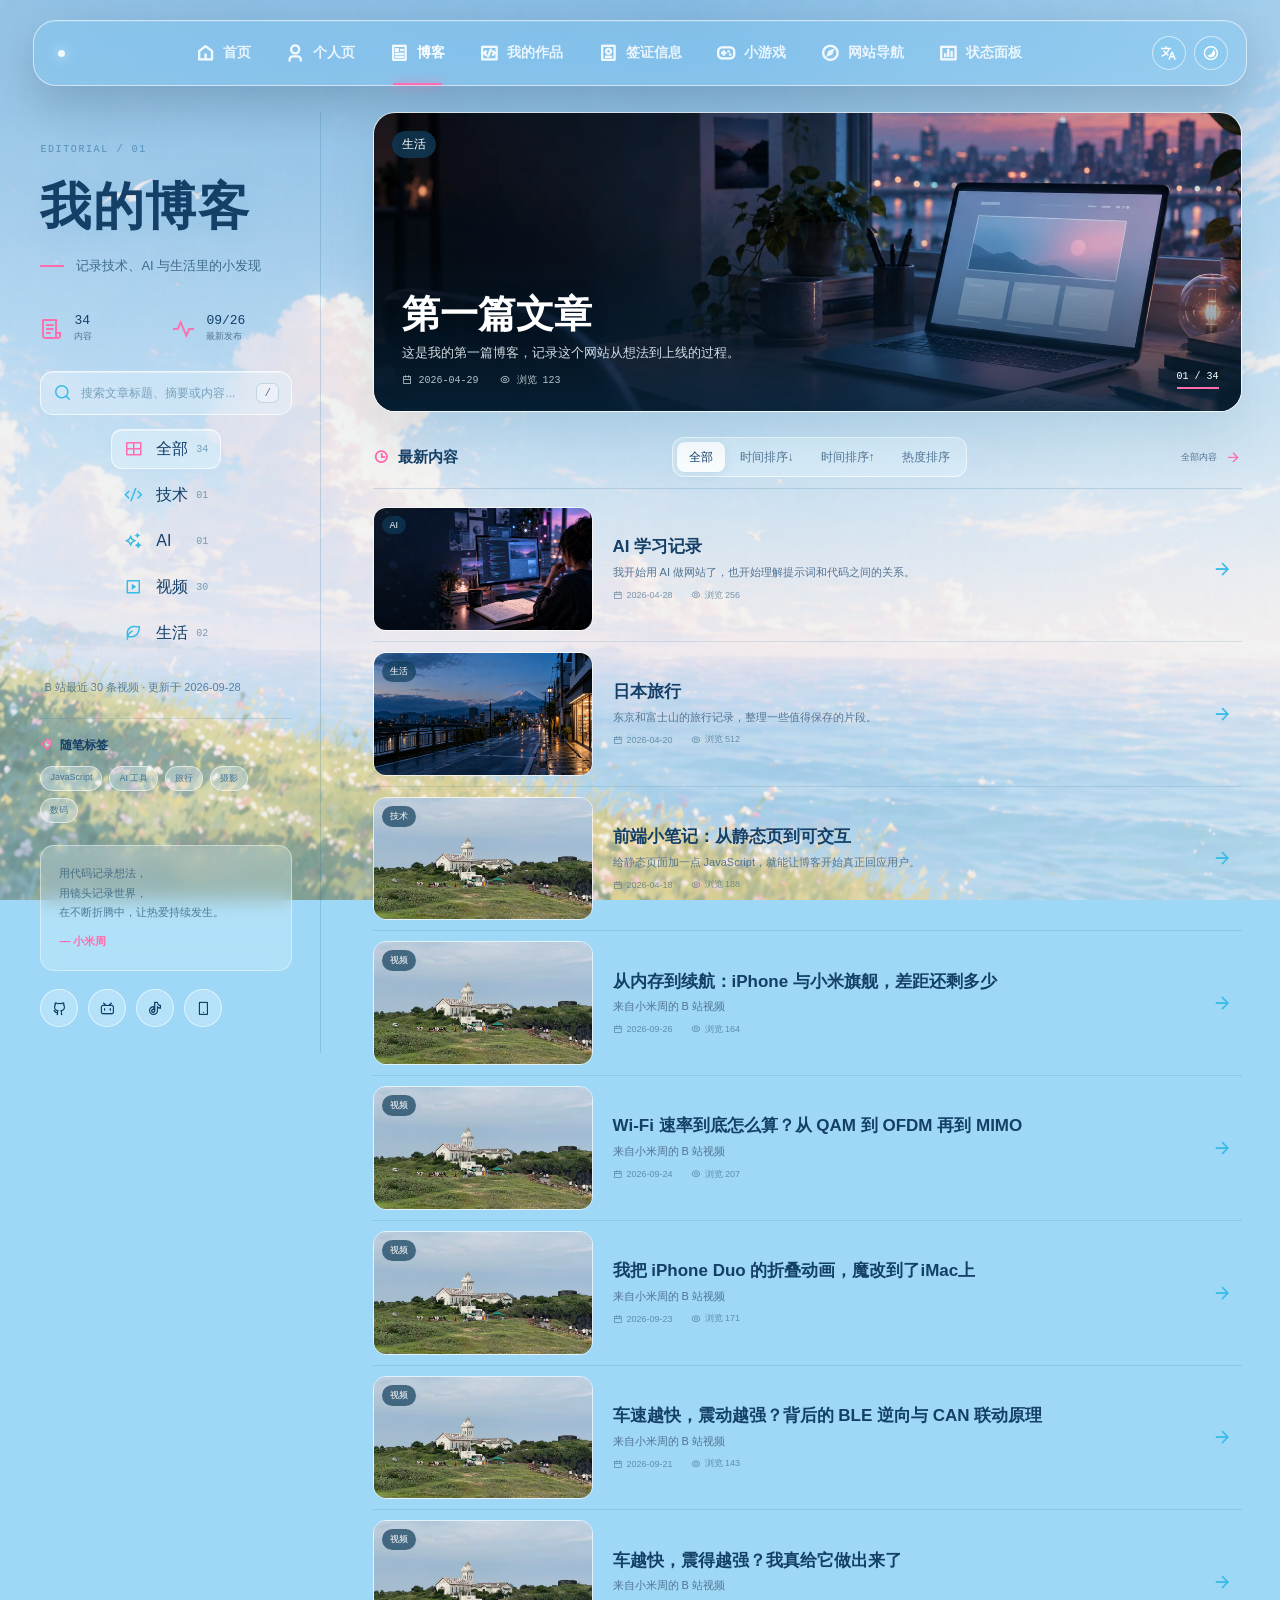
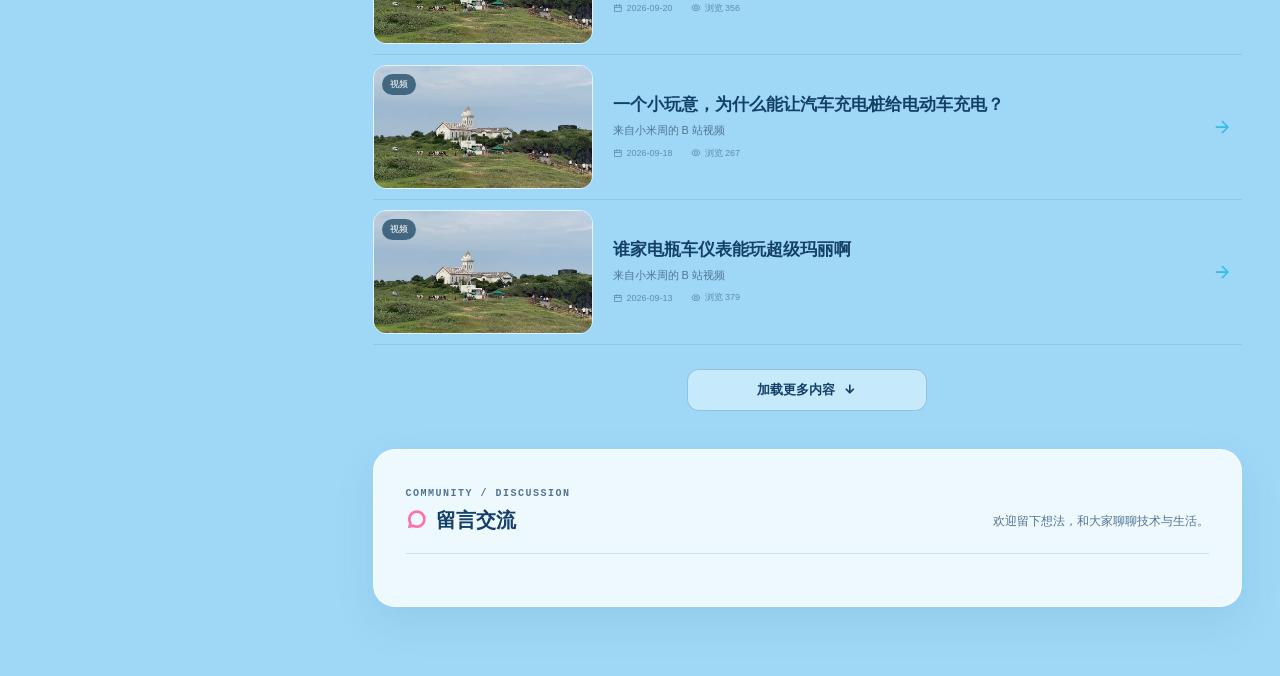
==== commit 6b0a6640: "完善全站多语言与明暗主题" ====
--- a/blog.html
+++ b/blog.html
@@ -5,7 +5,7 @@
 <meta name="viewport" content="width=device-width, initial-scale=1.0, viewport-fit=cover">
 <title>我的博客</title>
 <script src="theme-init.js"></script>
-<link rel="stylesheet" href="style.css">
+<link rel="stylesheet" href="style.css?v=page-themes-20261010-2">
 <link rel="stylesheet" href="remixicon.css">
 </head>
 
@@ -122,12 +122,12 @@
             <button id="closePost" class="close-button post-detail-close" type="button" aria-label="关闭文章详情"><i class="ri-close-line" aria-hidden="true"></i></button>
             <div class="post-detail-heading">
                 <span id="postCategory" class="post-detail-category"></span>
-                <h2 id="postTitle" class="post-detail-title"></h2>
+                <h2 id="postTitle" lang="zh-CN" data-original-content class="post-detail-title"></h2>
                 <div id="postMeta" class="post-detail-meta"></div>
             </div>
         </div>
         <div class="post-detail-body">
-            <div id="postContent" class="post-detail-content"></div>
+            <div id="postContent" lang="zh-CN" data-original-content class="post-detail-content"></div>
             <div class="post-detail-footer">
                 <span class="post-endmark" aria-hidden="true">FUJI DIGITAL SPACE / JOURNAL</span>
                 <a id="postLink" class="btn post-link" href="#" target="_blank" rel="noopener" data-i18n="biliWatch">去 B 站观看</a>
@@ -177,10 +177,12 @@
     </div>
 </div>
 
-<script src="site.js"></script>
+<script src="interface-copy.js"></script>
+<script src="site.js?v=page-themes-20261010-2"></script>
 <script src="social-modals.js"></script>
 <script src="blog-videos.js"></script>
-<script src="https://giscus.app/client.js"
+<template id="commentsConfig">
+<script id="siteComments" data-src="https://giscus.app/client.js"
         data-repo="xmz28/hello-web"
         data-repo-id="R_kgDOSPiVBA"
         data-category="General"
@@ -195,6 +197,7 @@
         crossorigin="anonymous"
         async>
 </script>
+</template>
 <script>
 const blogLocales = {
     "zh-CN": {
@@ -438,6 +441,7 @@
 let activeSort = "all";
 let visiblePostCount = 10;
 let lastFocusedElement = null;
+let activePostId = null;
 let bodyOverflowBeforePost = "";
 const postBackground = document.querySelectorAll(".skip-link, .site-nav, .blog-main");
 
@@ -474,12 +478,12 @@
         featuredPost.hidden = false;
         featuredPost.innerHTML = `
             <button type="button" data-id="${escapeHtml(featured.id)}">
-                <img src="${escapeHtml(featured.image)}" alt="${escapeHtml(featured.title)}封面" referrerpolicy="no-referrer" decoding="async" onerror="this.onerror=null;this.src='assets/images/bg.jpg'">
+                <img src="${escapeHtml(featured.image)}" alt="${escapeHtml(featured.title)}" referrerpolicy="no-referrer" decoding="async" onerror="this.onerror=null;this.src='assets/images/bg.jpg'">
                 <span class="featured-shade" aria-hidden="true"></span>
                 <span class="post-category">${escapeHtml(categoryLabel(featured.category, lang))}</span>
                 <span class="featured-copy">
-                    <strong>${escapeHtml(featured.title)}</strong>
-                    <em>${escapeHtml(featured.summary)}</em>
+                    <strong lang="zh-CN" data-original-content>${escapeHtml(featured.title)}</strong>
+                    <em lang="zh-CN" data-original-content>${escapeHtml(featured.summary)}</em>
                     <small><i class="ri-calendar-line"></i>${escapeHtml(featured.date)}<i class="ri-eye-line"></i>${escapeHtml(pageText("views"))} ${escapeHtml(featured.views)}</small>
                 </span>
                 <span class="featured-index">01 / ${String(filtered.length).padStart(2, "0")}</span>
@@ -493,12 +497,12 @@
     postGrid.innerHTML = filtered.slice(1, visiblePostCount + 1).map((post) => `
         <button class="post-card" type="button" data-id="${escapeHtml(post.id)}">
             <span class="post-thumb">
-                <img src="${escapeHtml(post.image)}" alt="${escapeHtml(post.title)}封面" referrerpolicy="no-referrer" loading="lazy" decoding="async" onerror="this.onerror=null;this.src='assets/images/bg.jpg'">
+                <img src="${escapeHtml(post.image)}" alt="${escapeHtml(post.title)}" referrerpolicy="no-referrer" loading="lazy" decoding="async" onerror="this.onerror=null;this.src='assets/images/bg.jpg'">
                 <span class="post-category">${escapeHtml(categoryLabel(post.category, lang))}</span>
             </span>
             <span class="post-content">
-                <strong>${escapeHtml(post.title)}</strong>
-                <em>${escapeHtml(post.summary)}</em>
+                <strong lang="zh-CN" data-original-content>${escapeHtml(post.title)}</strong>
+                <em lang="zh-CN" data-original-content>${escapeHtml(post.summary)}</em>
                 <small class="post-meta">
                     <span><i class="ri-calendar-line"></i>${escapeHtml(post.date)}</span>
                     <span><i class="ri-eye-line"></i>${escapeHtml(pageText("views"))} ${escapeHtml(post.views)}</span>
@@ -522,6 +526,7 @@
 function openPost(postId) {
     const post = posts.find((item) => item.id === postId);
     if (!post) return;
+    activePostId = postId;
 
     lastFocusedElement = document.activeElement;
     const postImage = document.getElementById("postImage");
@@ -530,7 +535,7 @@
         this.src = "assets/images/bg.jpg";
     };
     postImage.src = post.image;
-    postImage.alt = `${post.title}封面`;
+    postImage.alt = post.title;
     document.getElementById("postCategory").textContent = categoryLabel(post.category);
     document.getElementById("postTitle").textContent = post.title;
     document.getElementById("postMeta").textContent = `${post.date} · ${pageText("views")} ${post.views}`;
@@ -634,7 +639,17 @@
         label.textContent = categoryLabel(label.closest(".tab").dataset.category);
     });
     renderPosts();
-});
+    const activePost = posts.find(post => post.id === activePostId);
+    if (activePost) {
+        document.getElementById("postCategory").textContent = categoryLabel(activePost.category);
+        document.getElementById("postMeta").textContent = `${activePost.date} · ${pageText("views")} ${activePost.views}`;
+    }
+});
+const commentsScript = document.getElementById("commentsConfig").content.querySelector("script").cloneNode(false);
+commentsScript.dataset.lang = getStoredLang();
+commentsScript.dataset.theme = getResolvedTheme() === "dark" ? "noborder_dark" : "noborder_light";
+commentsScript.src = commentsScript.dataset.src;
+document.querySelector(".giscus").append(commentsScript);
 </script>
 </body>
 </html>
--- a/style.css
+++ b/style.css
@@ -86,11 +86,11 @@
     z-index: 1;
 }
 
-.portal-page .site-bg {
+.dashboard-page .site-bg {
     opacity: 0.72;
 }
 
-.portal-page .site-overlay {
+.dashboard-page .site-overlay {
     background:
         radial-gradient(circle at 50% 12%, rgba(110, 231, 249, 0.16), transparent 30%),
         linear-gradient(to bottom, rgba(10, 18, 28, 0.38), rgba(10, 18, 28, 0.62));
@@ -1647,11 +1647,196 @@
 .quote,
 .regions,
 .music,
-.launchers {
+.network-check,
+.ip-check {
     grid-column: span 2;
 }
 
-.updates,
+.network-check,
+.ip-check {
+    grid-column: 1 / -1;
+    display: grid;
+    align-content: start;
+    gap: 16px;
+}
+
+.check-heading {
+    display: flex;
+    justify-content: space-between;
+    align-items: center;
+    flex-wrap: wrap;
+    gap: 12px;
+}
+
+.check-heading h2 {
+    margin: 5px 0 0;
+    font-size: clamp(20px, 3vw, 26px);
+}
+
+.check-heading > div > span {
+    margin-bottom: 0;
+}
+
+.network-sites,
+.ip-sources {
+    display: grid;
+    grid-template-columns: repeat(4, minmax(0, 1fr));
+    gap: 12px;
+    min-width: 0;
+}
+
+.ip-sources {
+    grid-template-columns: repeat(2, minmax(0, 1fr));
+}
+
+.network-site,
+.ip-source {
+    min-width: 0;
+    padding: 14px;
+    border: 1px solid rgba(255, 255, 255, 0.16);
+    border-radius: 12px;
+    background: rgba(10, 30, 55, 0.24);
+}
+
+.probe-heading,
+.probe-result {
+    display: flex;
+    align-items: center;
+    justify-content: space-between;
+    flex-wrap: wrap;
+    gap: 10px;
+}
+
+.probe-heading h3 {
+    font-size: 14px;
+    font-weight: 600;
+}
+
+.probe-badge {
+    padding: 2px 7px;
+    border: 1px solid rgba(165, 208, 255, 0.5);
+    border-radius: 20px;
+    color: #d7ebff;
+    font-size: 11px;
+    white-space: nowrap;
+}
+
+.probe-badge.international {
+    border-color: rgba(103, 232, 206, 0.5);
+    color: #adffed;
+}
+
+.probe-result {
+    margin-top: 14px;
+}
+
+.probe-value {
+    font: 600 14px Consolas, monospace;
+}
+
+.probe-value[data-level="good"] { color: #80ffb5; }
+.probe-value[data-level="medium"] { color: #ffe09a; }
+.probe-value[data-level="slow"] { color: #ffb0b0; }
+.probe-value[data-level="failed"] { color: #d1d7e0; }
+
+.probe-history {
+    display: flex;
+    align-items: center;
+    gap: 3px;
+}
+
+.probe-dot {
+    width: 6px;
+    height: 6px;
+    flex: 0 0 6px;
+    border-radius: 50%;
+    background: #a0adba;
+}
+
+.probe-dot.empty { background: rgba(255, 255, 255, 0.18); }
+.probe-dot.good { background: #45e28f; }
+.probe-dot.medium { background: #f5c64a; }
+.probe-dot.slow { background: #ff7777; }
+
+.ip-source-value {
+    margin: 14px 0 10px;
+    overflow-wrap: anywhere;
+    font: 600 clamp(18px, 3vw, 24px) Consolas, monospace;
+}
+
+.ip-source-location,
+.ip-source-network {
+    overflow-wrap: anywhere;
+    font-size: 14px;
+    line-height: 1.6;
+}
+
+.ip-source-network {
+    margin-top: 4px;
+    color: rgba(255, 255, 255, 0.75);
+}
+
+.check-heading .btn:disabled {
+    opacity: 0.6;
+    cursor: wait;
+}
+
+.protocol-check {
+    display: grid;
+    align-content: start;
+    justify-items: start;
+    gap: 12px;
+    min-width: 0;
+}
+
+.protocol-check > span { margin-bottom: 0; }
+.protocol-check strong {
+    max-width: 100%;
+    overflow-wrap: anywhere;
+    font: 600 20px Consolas, monospace;
+}
+.protocol-check .check-note {
+    font-size: 13px;
+    line-height: 1.6;
+    color: rgba(255, 255, 255, 0.75);
+}
+
+.network-check .check-note,
+.ip-check .check-note {
+    color: rgba(255, 255, 255, 0.72);
+    font-size: 13px;
+    line-height: 1.6;
+}
+
+.ip-check-links {
+    display: flex;
+    flex-wrap: wrap;
+    gap: 10px 18px;
+    margin-top: 2px;
+}
+
+.ip-check-links a {
+    color: #a7f3ff;
+    text-decoration: underline;
+    text-underline-offset: 3px;
+}
+
+@media (max-width: 1000px) {
+    .network-sites {
+        grid-template-columns: repeat(2, minmax(0, 1fr));
+    }
+}
+
+@media (max-width: 560px) {
+    .ip-sources {
+        grid-template-columns: 1fr;
+    }
+
+    .network-site {
+        padding: 12px;
+    }
+}
+
 .boot {
     grid-column: span 2;
     min-height: 260px;
@@ -1674,24 +1859,6 @@
     padding: 8px 10px;
     border-radius: 10px;
     background: rgba(255, 255, 255, 0.1);
-}
-
-.updates article {
-    padding: 10px 0;
-    border-bottom: 1px solid rgba(255, 255, 255, 0.12);
-}
-
-.updates time {
-    color: rgba(255, 255, 255, 0.58);
-    font-size: 13px;
-}
-
-.updates h3 {
-    margin: 4px 0;
-}
-
-.updates p {
-    color: rgba(255, 255, 255, 0.72);
 }
 
 .boot-log,
@@ -1706,11 +1873,63 @@
     line-height: 1.7;
 }
 
-.music,
-.launchers {
+.music {
     display: grid;
     align-content: start;
     gap: 14px;
+}
+
+.music strong {
+    font-size: clamp(24px, 3vw, 32px);
+    overflow-wrap: anywhere;
+}
+
+.music p {
+    margin: 0;
+}
+
+.music-picker {
+    display: grid;
+    gap: 8px;
+}
+
+.music-picker select {
+    width: 100%;
+    min-width: 0;
+    padding: 10px 12px;
+    border: 1px solid rgba(255, 255, 255, 0.45);
+    border-radius: 12px;
+    background: rgba(20, 45, 70, 0.4);
+    color: inherit;
+    font: inherit;
+}
+
+.music-picker option {
+    color: #172b45;
+    background: #fff;
+}
+
+.music-controls {
+    display: flex;
+    flex-wrap: wrap;
+    gap: 10px;
+}
+
+.music .music-credit {
+    font-size: 13px;
+    line-height: 1.5;
+    overflow-wrap: anywhere;
+}
+
+.music-credit span {
+    display: inline;
+    margin: 0;
+    color: inherit;
+}
+
+.music-credit a {
+    color: inherit;
+    text-decoration: underline;
 }
 
 .music-frame {
@@ -1721,7 +1940,6 @@
     box-shadow: 0 16px 34px rgba(15, 23, 42, 0.2);
 }
 
-.launchers .btn,
 .music .btn {
     width: fit-content;
 }
@@ -1905,6 +2123,7 @@
     box-shadow: 0 12px 24px rgba(15, 23, 42, 0.18);
 }
 
+/* Game controls stay in the panel flow instead of covering the board. */
 .games-shell {
     width: 100%;
     display: grid;
@@ -2256,8 +2475,8 @@
     .quote,
     .regions,
     .music,
-    .launchers,
-    .updates,
+    .network-check,
+    .ip-check,
     .boot {
         grid-column: span 2;
     }
@@ -2386,8 +2605,8 @@
     .quote,
     .regions,
     .music,
-    .launchers,
-    .updates,
+    .network-check,
+    .ip-check,
     .boot {
         grid-column: span 1;
     }
@@ -5448,3 +5667,224 @@
     .project-card-small .project-card-body { padding: 22px 16px 22px 0; }
     .projects-site-card { align-items: start; flex-direction: column; padding: 25px; }
 }
+.dash-grid > .network-tool { grid-column: 1 / -1; min-width: 0; }
+.network-tool h2 { margin: 8px 0; font-size: 24px; }
+.tool-field { display: flex; flex-direction: column; gap: 8px; font-size: 14px; flex: 1; min-width: 0; }
+.tool-field input, .tool-field select { box-sizing: border-box; width: 100%; min-width: 0; border: 1px solid rgba(255,255,255,.45); border-radius: 12px; padding: 12px; font: inherit; color: inherit; background: rgba(20,45,70,.4); }
+.tool-field select option { color: #172b45; background: #fff; }
+.speed-metrics { display: grid; grid-template-columns: repeat(4,minmax(0,1fr)); gap: 16px; margin: 24px 0 12px; }
+.speed-metrics > div { display: flex; flex-direction: column; gap: 8px; background: rgba(255,255,255,.12); padding: 16px; border-radius: 16px; min-width: 0; }
+.dash-card .speed-metrics strong { font-size: clamp(22px,3vw,34px); overflow-wrap: anywhere; }
+.speed-metrics small { opacity: .8; }
+#speedChart { width: 100%; height: 100px; border-radius: 12px; background: rgba(20,45,70,.15); }
+#speedCurve { stroke: #67e8f9; stroke-width: 2; fill: none; }
+.route-presets { display: flex; flex-wrap: wrap; gap: 8px; margin: 16px 0; }
+.route-presets .btn { padding: 8px 12px; font-size: 14px; }
+.route-controls { display: flex; gap: 16px; }
+.route-controls .tool-field:last-child { flex: 0 0 130px; }
+#routeHelp { margin: 16px 0; font-size: 14px; line-height: 1.7; }
+#routeHelp summary { cursor: pointer; }
+#routeMap { height: 340px; border-radius: 16px; overflow: hidden; margin: 20px 0; z-index: 0; background: rgba(20,45,70,.15); }
+#routeMap:empty::after { content: '开始追踪后显示跳点地图'; display: flex; height: 100%; align-items: center; justify-content: center; }
+#routeMap[data-empty-label]:empty::after { content: attr(data-empty-label); }
+
+/* Fit the added language controls without changing page palettes. */
+.terminal-window header .flag-emoji { width: auto; height: auto; border-radius: 0; background: none; }
+.terminal-window header:has(.nav-controls) { flex-wrap: wrap; }
+.terminal-window header .nav-controls { margin-left: 0; }
+.home-status .nav-controls { margin-left: auto; }
+.route-table-wrap { max-width: 100%; overflow-x: auto; }
+.route-table { width: 100%; border-collapse: collapse; text-align: left; font-size: 14px; }
+.route-table th, .route-table td { padding: 12px 8px; border-bottom: 1px solid rgba(255,255,255,.2); vertical-align: top; }
+.route-table td:nth-child(2) { overflow-wrap: anywhere; min-width: 110px; }
+.route-table td:nth-child(3) { min-width: 150px; font-variant-numeric: tabular-nums; }
+.hop-marker { background: #0284c7; color: #fff; border: 2px solid white; border-radius: 50%; display: flex; align-items: center; justify-content: center; font: bold 12px sans-serif; }
+#routeMap .leaflet-control-zoom a, #routeMap .leaflet-control-attribution, #routeMap .leaflet-control-attribution a, #routeMap .leaflet-popup-content { color: #172b45; }
+.route-map-link { display: block; cursor: pointer; color: inherit; border: 0; background: transparent; text-decoration: underline; padding: 8px 0 0; }
+.network-tool button:disabled { opacity: .55; cursor: not-allowed; }
+#routeExit[hidden] { display: none; }
+@media(max-width:560px) { .speed-metrics { grid-template-columns: repeat(2,minmax(0,1fr)); gap: 8px; } .route-controls { flex-direction: column; } .route-controls .tool-field:last-child { flex-basis: auto; } #routeMap { height: 280px; } }
+
+/* Games: readable panels and controls that never cover the board. */
+.games-page .games-shell {
+    background: rgba(12, 30, 49, 0.86);
+}
+.games-page .game-head,
+.games-page .game-head h1,
+.games-page .game-head p,
+.games-page .game-head strong,
+.games-page .tetris-next {
+    color: #f3f7fc;
+}
+.games-page .game-item.active {
+    background: rgba(110, 231, 249, 0.2);
+    box-shadow: inset 3px 0 #6ee7f9;
+}
+.games-page .game-panel { min-width: 0; }
+.games-page .game-panel:focus { outline: none; }
+.games-page :is(button, canvas, .board-2048):focus-visible {
+    outline: 3px solid #6ee7f9;
+    outline-offset: 3px;
+}
+.games-page .game-actions .btn {
+    color: #fff;
+    background: rgba(18, 49, 72, 0.95);
+    min-height: 44px;
+}
+.games-page button:disabled { opacity: 0.5; cursor: default; }
+.games-page .mobile-gamepad {
+    position: static;
+    inset: auto;
+    z-index: auto;
+    display: grid;
+    transform: none;
+    margin: 0 auto;
+    width: 168px;
+    grid-template-columns: repeat(3, 52px);
+    grid-template-rows: repeat(3, 52px);
+}
+.games-page .mobile-gamepad button {
+    width: 52px;
+    height: 52px;
+    color: #fff;
+    background: #173d55;
+    font-size: 16px;
+    touch-action: manipulation;
+}
+.games-page .mobile-gamepad[hidden],
+.games-page .mobile-gamepad button[hidden] { display: none; }
+.games-page .mobile-gamepad.flight-controls {
+    display: flex;
+    justify-content: center;
+    width: 100%;
+}
+.games-page .flight-controls [data-control="action"] {
+    width: 140px;
+    border-radius: 26px;
+}
+.games-page :is(.board-2048, .huarong-board) { touch-action: none; }
+.games-page .mines-board { touch-action: pan-y; user-select: none; -webkit-touch-callout: none; }
+.games-page #flappyCanvas { cursor: pointer; touch-action: manipulation; }
+.games-page .game-panel canvas { max-width: 100%; height: auto; }
+@media (max-width: 820px) {
+    .games-page .games-list { max-height: none; overflow: visible; }
+}
+@media (min-width: 821px) {
+    .games-page .mobile-gamepad:not(.flight-controls) { display: none; }
+}
+@media (max-width: 560px) {
+    .games-page .games-main {
+        padding-bottom: calc(164px + env(safe-area-inset-bottom));
+    }
+}
+
+/* Per-page day/night refinements confirmed on 2026-10-10.
+   Keep each page's glass, gradients and illustration colors. */
+
+/* Home: existing appearance is the day mode. */
+:root[data-theme="dark"] .home-page { --home-panel: rgba(7, 30, 51, .7); --home-line: rgba(157, 213, 243, .3); }
+:root[data-theme="dark"] .home-page .site-bg { filter: saturate(.85) contrast(1.04) brightness(.58); }
+:root[data-theme="dark"] .home-page .site-overlay {
+    background: linear-gradient(180deg, rgba(3, 18, 34, .28), rgba(3, 18, 34, .62)), linear-gradient(90deg, rgba(5, 24, 44, .15), transparent);
+}
+
+/* Profile: a modest lift for day, deeper blue glass for night. */
+:root[data-theme="light"] .profile-page .site-bg { filter: saturate(.94) contrast(1.04) brightness(.82); }
+:root[data-theme="light"] .profile-page .site-overlay {
+    background: linear-gradient(90deg, rgba(13, 47, 74, .12), transparent 46%, rgba(13, 47, 74, .1)), linear-gradient(180deg, rgba(10, 42, 69, .04), rgba(9, 37, 60, .26));
+}
+:root[data-theme="light"] .profile-page .command-panel {
+    background: radial-gradient(380px circle at var(--mx) var(--my), rgba(143, 224, 255, .14), transparent 56%), linear-gradient(135deg, rgba(35, 89, 124, .72), rgba(19, 61, 91, .68));
+}
+:root[data-theme="dark"] .profile-page .site-bg { filter: saturate(.86) contrast(1.04) brightness(.57); }
+:root[data-theme="dark"] .profile-page .site-overlay { background: linear-gradient(180deg, rgba(4, 24, 42, .28), rgba(4, 21, 37, .58)); }
+:root[data-theme="dark"] .profile-page .command-panel {
+    background: radial-gradient(380px circle at var(--mx) var(--my), rgba(117, 220, 255, .08), transparent 56%), linear-gradient(135deg, rgba(15, 48, 73, .82), rgba(7, 28, 48, .8));
+}
+@media (max-width: 1100px) {
+    :root[data-theme="light"] .profile-page .profile-identity { background: rgba(26, 73, 107, .74); }
+    :root[data-theme="dark"] .profile-page .profile-identity { background: rgba(7, 28, 48, .82); }
+}
+
+/* Blog: day stays intact; night uses its existing editorial variables. */
+:root[data-theme="dark"] .blog-page {
+    --blog-ink: #e1f1fb; --blog-muted: #aecadd; --blog-cyan: #79d8f4;
+    --blog-line: rgba(153, 205, 235, .22); --blog-glass: rgba(15, 48, 72, .68);
+    --dock-bg: rgba(10, 39, 63, .76); --dock-mobile-bg: rgba(9, 34, 55, .95); --dock-border: rgba(169, 224, 251, .25);
+    background: #12344e;
+}
+:root[data-theme="dark"] .blog-page .site-bg { filter: saturate(.87) contrast(1.02) brightness(.7); }
+:root[data-theme="dark"] .blog-page .site-overlay { background: linear-gradient(180deg, rgba(6, 29, 49, .38), rgba(6, 26, 44, .64)); }
+:root[data-theme="dark"] .blog-page :is(.blog-hero > p:last-child, .video-snapshot-note, .tab b, .post-meta, .social-box p, .mobile-url) { color: var(--blog-muted); }
+:root[data-theme="dark"] .blog-page :is(.search-shell, .blog-sidebar blockquote, .blog-tags span, .blog-socials button, .feed-sort, .search-shell kbd) {
+    color: var(--blog-ink); background: rgba(20, 57, 82, .64); border-color: var(--blog-line);
+}
+:root[data-theme="dark"] .blog-page :is(.tab.active, .tab:hover, .feed-sort button[aria-pressed="true"], .feed-sort button:hover, .post-card:hover, .post-card:focus-visible) {
+    color: var(--blog-ink); background: rgba(83, 150, 187, .22); border-color: var(--blog-line); box-shadow: inset 0 1px rgba(192, 231, 251, .1);
+}
+:root[data-theme="dark"] .blog-page .search-input::placeholder { color: #a2bfd1; }
+:root[data-theme="dark"] .blog-page :is(.post-card, .blog-tags, .blog-sidebar, .feed-heading) { border-color: var(--blog-line); }
+:root[data-theme="dark"] .blog-page :is(.comments-panel, .post-dialog, .social-box) { color: var(--blog-ink); background: rgba(13, 40, 61, .94); border-color: var(--blog-line); }
+:root[data-theme="dark"] .blog-page .post-detail-body { background: linear-gradient(160deg, #173d58, #112f47); }
+:root[data-theme="dark"] .blog-page .post-detail-content { color: #c7ddea; }
+:root[data-theme="dark"] .blog-page .post-detail-content p:first-child { color: var(--blog-ink); }
+:root[data-theme="dark"] .blog-page .social-box .social-link { color: #102f45; }
+:root[data-theme="dark"] .blog-page .empty-state { background: rgba(20, 57, 82, .64); }
+
+/* Projects: lift the over-dark original first, then add translucent day glass. */
+:root[data-theme="dark"] .projects-page .site-bg { filter: saturate(.9) brightness(.76); }
+:root[data-theme="dark"] .projects-page .site-overlay { background: linear-gradient(180deg, rgba(7, 32, 51, .3), rgba(6, 27, 46, .62)); }
+:root[data-theme="dark"] .projects-page .project-card { background: rgba(21, 59, 84, .8); border-color: rgba(164, 225, 246, .28); }
+:root[data-theme="dark"] .projects-page .projects-site-card { background: linear-gradient(115deg, rgba(28, 78, 102, .82), rgba(40, 52, 82, .82)); }
+:root[data-theme="light"] .projects-page { color: #153e5c; --dock-bg: rgba(29, 77, 112, .6); }
+:root[data-theme="light"] .projects-page .site-bg { filter: saturate(.96) brightness(.98); }
+:root[data-theme="light"] .projects-page .site-overlay { background: linear-gradient(180deg, rgba(210, 234, 248, .2), rgba(210, 234, 248, .55) 45%, rgba(170, 210, 235, .48)); }
+:root[data-theme="light"] .projects-page :is(.project-card, .projects-site-card) {
+    background: linear-gradient(135deg, rgba(213, 236, 249, .84), rgba(178, 212, 233, .82)); border-color: rgba(236, 249, 255, .65);
+    box-shadow: inset 0 1px rgba(255, 255, 255, .5), 0 20px 50px rgba(22, 61, 89, .16);
+}
+:root[data-theme="light"] .projects-page :is(.projects-intro, .projects-section-heading > p, .project-summary, .project-availability, .project-eyebrow span, .projects-site-card p) { color: #3c6079; }
+:root[data-theme="light"] .projects-page .projects-intro { color: #21445f; }
+:root[data-theme="light"] .projects-page :is(.projects-kicker, .projects-section-heading span, .projects-site-card > div > span, .projects-hero h1 span, .projects-github, .project-action, .projects-site-card a, .project-eyebrow, .project-small-icon) { color: #096b8d; }
+:root[data-theme="light"] .projects-page :is(.projects-kicker, .projects-section-heading span, .projects-github) { color: #0c4e6a; }
+:root[data-theme="light"] .projects-page .project-tags li { color: #26546e; background: rgba(78, 136, 171, .1); border-color: rgba(59, 116, 152, .26); }
+:root[data-theme="light"] .projects-page :is(.projects-github:hover, .project-action:hover, .projects-site-card a:hover) { color: #164e70; }
+
+/* Games: only the framed interface changes; keep the page background untouched. */
+:root[data-theme="light"] .games-page { --game-canvas: #dceaf3; --game-snake: #087b83; --game-food: #c72f7c; --game-pipe: #258b69; }
+:root[data-theme="dark"] .games-page { --game-canvas: #081321; --game-snake: #6ee7f9; --game-food: #ff70c8; --game-pipe: #8df7b5; }
+:root[data-theme="light"] .games-page .games-shell { color: #193e58; background: rgba(198, 225, 241, .88); border-color: rgba(231, 246, 255, .7); }
+:root[data-theme="light"] .games-page .games-list { background: rgba(68, 116, 147, .16); border-color: rgba(49, 104, 139, .24); }
+:root[data-theme="light"] .games-page :is(.game-item, .game-head, .game-head h1, .game-head p, .game-head strong, .tetris-next) { color: #193e58; text-shadow: none; }
+:root[data-theme="light"] .games-page :is(.game-item.active, .game-item:hover) { background: rgba(48, 120, 159, .2); }
+:root[data-theme="light"] .games-page .game-item.active { box-shadow: inset 3px 0 #14728d; }
+:root[data-theme="light"] .games-page :is(.game-message, .game-actions .btn, .mobile-gamepad button) { color: #193e58; background: rgba(231, 244, 251, .8); border-color: rgba(51, 104, 137, .34); }
+:root[data-theme="light"] .games-page :is(.game-panel canvas, .board-2048, .mines-board, .grid-game) { background: var(--game-canvas); border-color: rgba(55, 112, 148, .28); box-shadow: inset 0 0 28px rgba(93, 154, 188, .08), 0 18px 36px rgba(28, 71, 100, .14); }
+:root[data-theme="light"] .games-page .tile-0 { background: rgba(86, 134, 165, .2); }
+:root[data-theme="light"] .games-page .mines-board button { color: #224b64; background: rgba(72, 127, 163, .2); }
+:root[data-theme="light"] .games-page .mines-board button.open { background: rgba(246, 252, 255, .9); }
+:root[data-theme="light"] .games-page .huarong-board > button { color: #244962; background: linear-gradient(135deg, rgba(94, 186, 209, .42), rgba(227, 147, 191, .35)); }
+:root[data-theme="light"] .games-page :is(button, canvas, .board-2048):focus-visible { outline-color: #14728d; }
+
+/* Links: improve day contrast with darker glass; night stays exactly as before. */
+:root[data-theme="light"] .portal-page .portal-category { background: rgba(24, 65, 95, .4); border-color: rgba(211, 237, 251, .5); }
+:root[data-theme="light"] .portal-page .portal-links a { color: #f3faff; background: rgba(10, 44, 72, .28); border-color: rgba(220, 242, 255, .24); }
+:root[data-theme="light"] .portal-page .portal-links a:hover { background: rgba(36, 99, 136, .72); }
+:root[data-theme="light"] .portal-page .portal-hero { text-shadow: 0 2px 14px rgba(15, 54, 84, .55); }
+
+/* Dashboard: gently brighten day; retain the technical glass in night. */
+:root[data-theme="light"] .dashboard-page .site-bg { opacity: .88; }
+:root[data-theme="light"] .dashboard-page .site-overlay { background: radial-gradient(circle at 50% 12%, rgba(110, 231, 249, .18), transparent 30%), linear-gradient(180deg, rgba(10, 32, 51, .26), rgba(10, 31, 49, .44)); }
+:root[data-theme="light"] .dashboard-page .dash-card { background: linear-gradient(135deg, rgba(102, 160, 193, .32), rgba(31, 75, 106, .32)), radial-gradient(circle at top right, rgba(110, 231, 249, .18), transparent 34%); }
+:root[data-theme="dark"] .dashboard-page .site-bg { opacity: .78; filter: saturate(.94) brightness(.8); }
+:root[data-theme="dark"] .dashboard-page .site-overlay { background: radial-gradient(circle at 50% 12%, rgba(110, 231, 249, .09), transparent 30%), linear-gradient(180deg, rgba(5, 24, 41, .48), rgba(5, 23, 39, .72)); }
+:root[data-theme="dark"] .dashboard-page .dash-card { background: linear-gradient(135deg, rgba(27, 62, 88, .75), rgba(12, 37, 59, .76)), radial-gradient(circle at top right, rgba(110, 231, 249, .12), transparent 34%); }
+:root[data-theme="dark"] .dashboard-page :is(.music-picker option, .tool-field select option) { color: #e6f3fa; background: #15394f; }
+
+/* Language menus remain readable on the brighter photo backgrounds. */
+:root[data-theme="light"] :is(.home-page, .profile-page, .projects-page, .dashboard-page) .lang-panel { background: rgba(17, 53, 80, .96); }
+@media (max-width: 700px) {
+    .games-page .game-item { min-width: 0; overflow-wrap: anywhere; }
+    .games-page .game-head { flex-wrap: wrap; }
+    .games-page .game-head > div { min-width: 0; }
+}
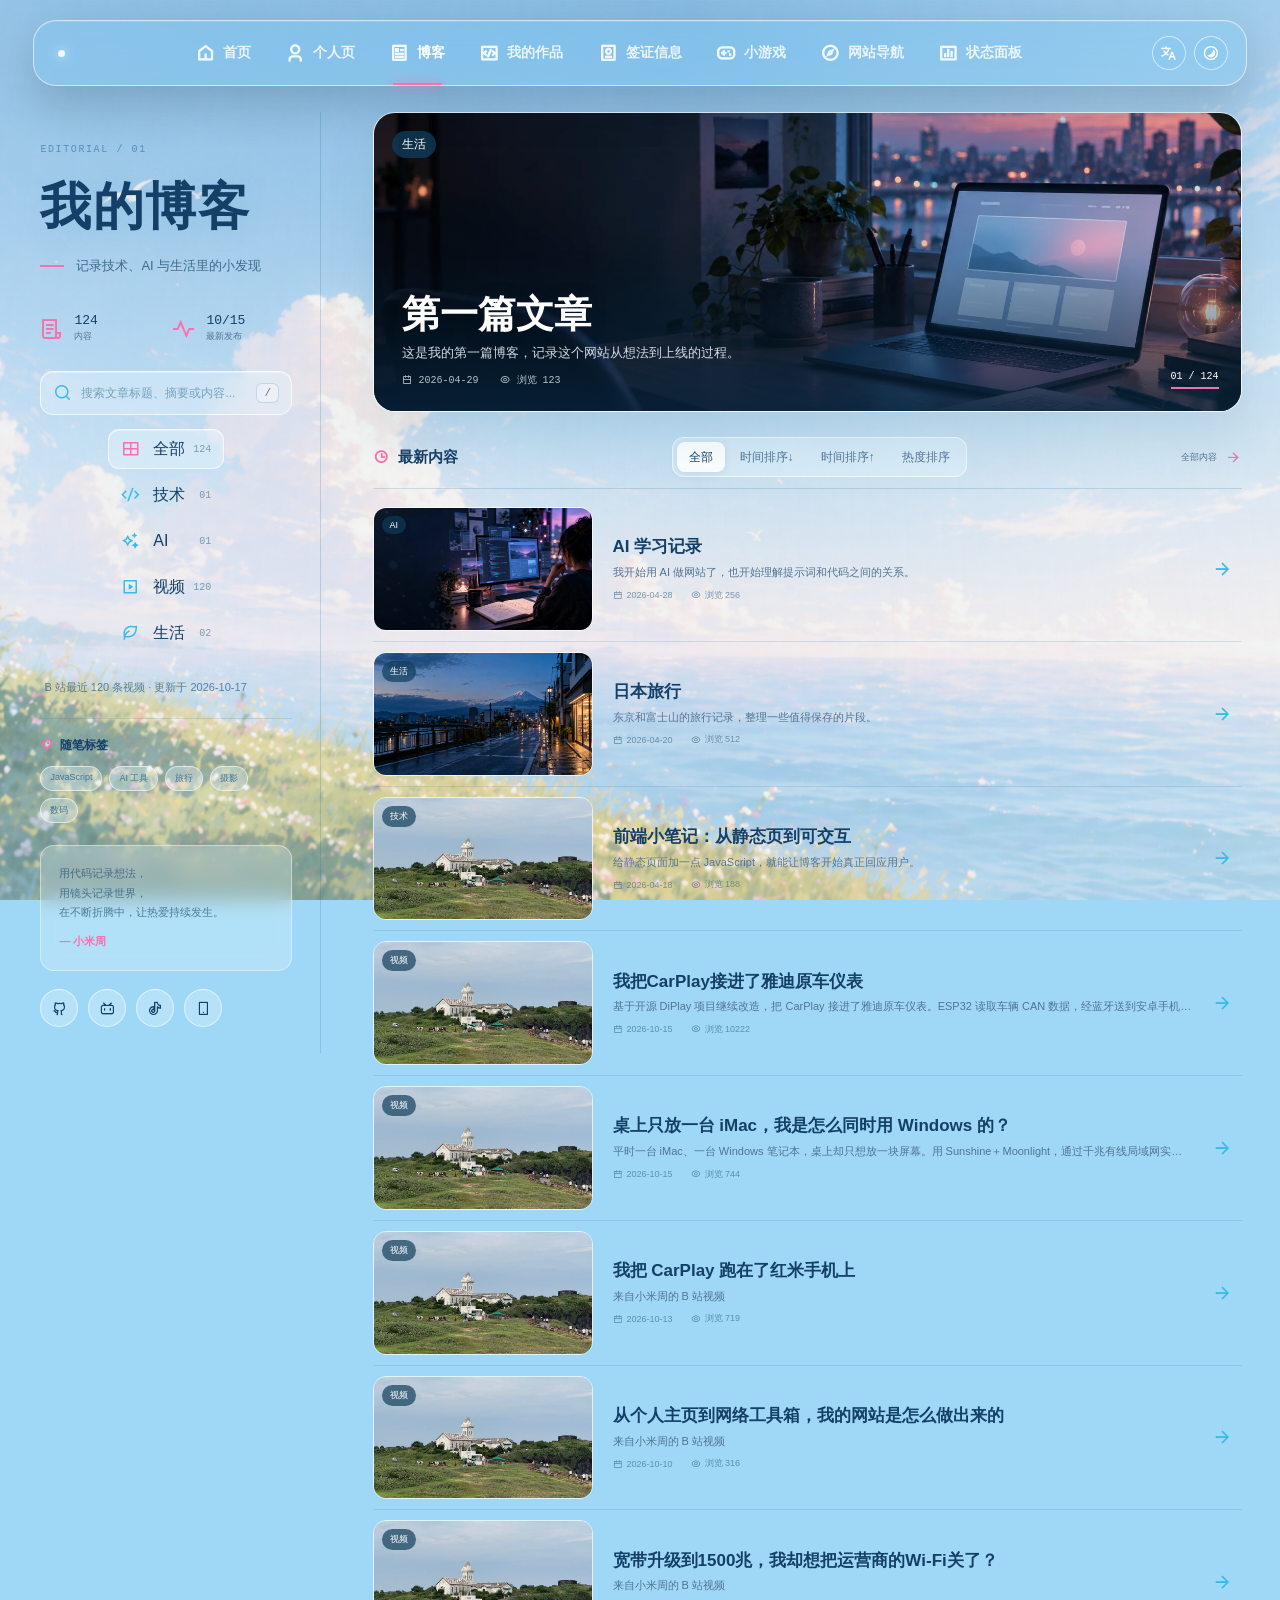
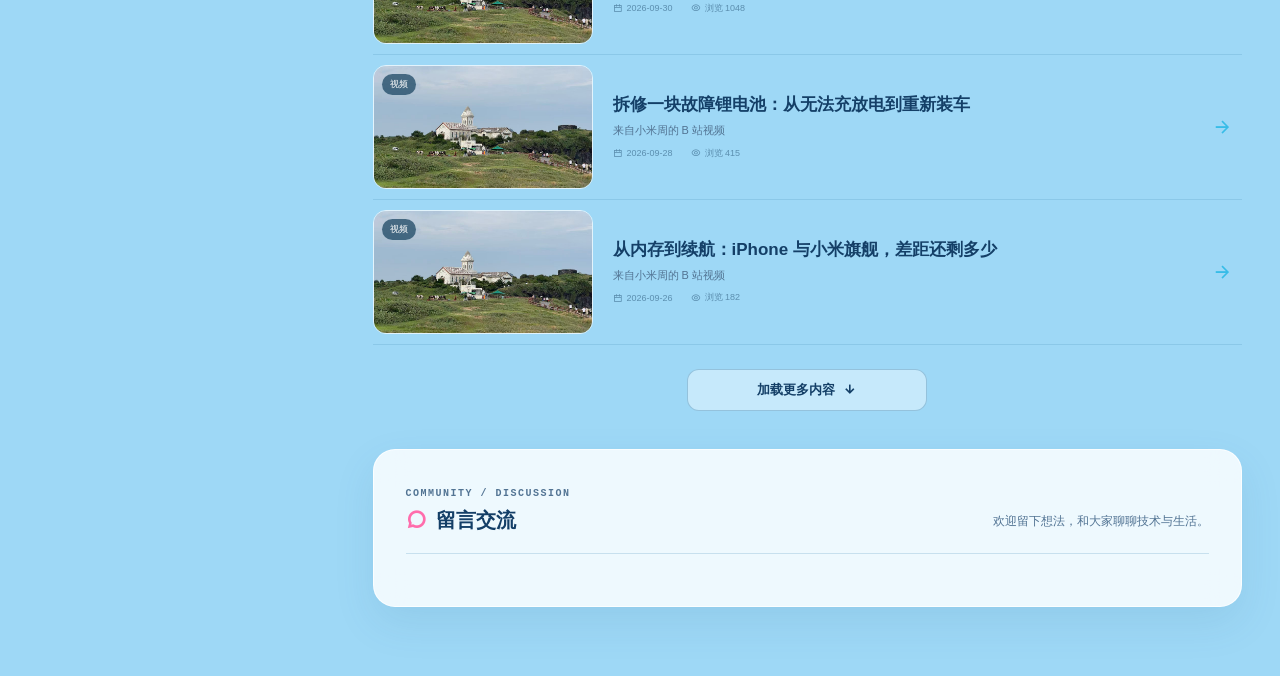
==== commit 1300aa3e: "更新B站视频快照并展示全部已导入视频" ====
--- a/blog.html
+++ b/blog.html
@@ -412,7 +412,7 @@
 
 const videoSnapshot = window.blogVideoSnapshot;
 const videoPosts = Array.isArray(videoSnapshot?.posts) && videoSnapshot.posts.length
-    ? videoSnapshot.posts.slice(0, 30)
+    ? videoSnapshot.posts
     : fallbackPosts.filter((post) => post.category === "视频");
 const posts = fallbackPosts.filter((post) => post.category !== "视频").concat(videoPosts);
 const snapshotNote = document.getElementById("videoSnapshotNote");
